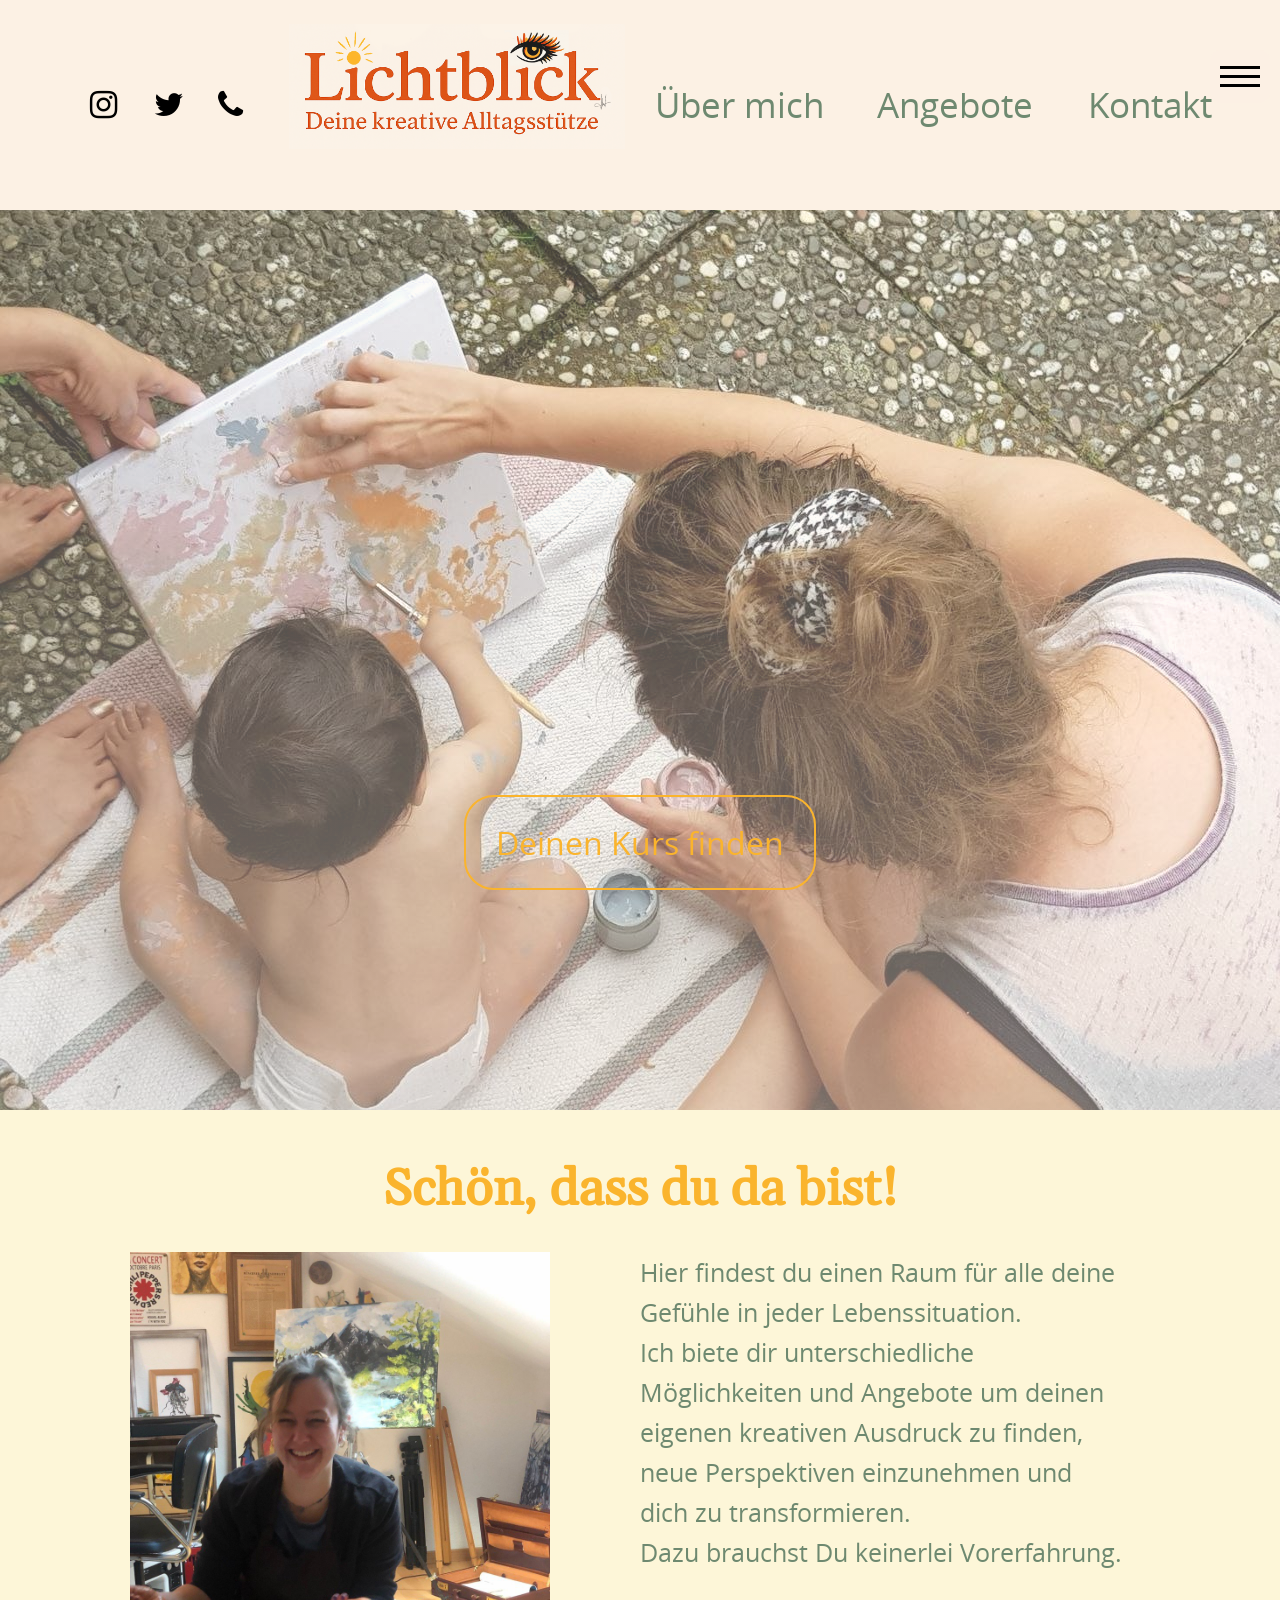
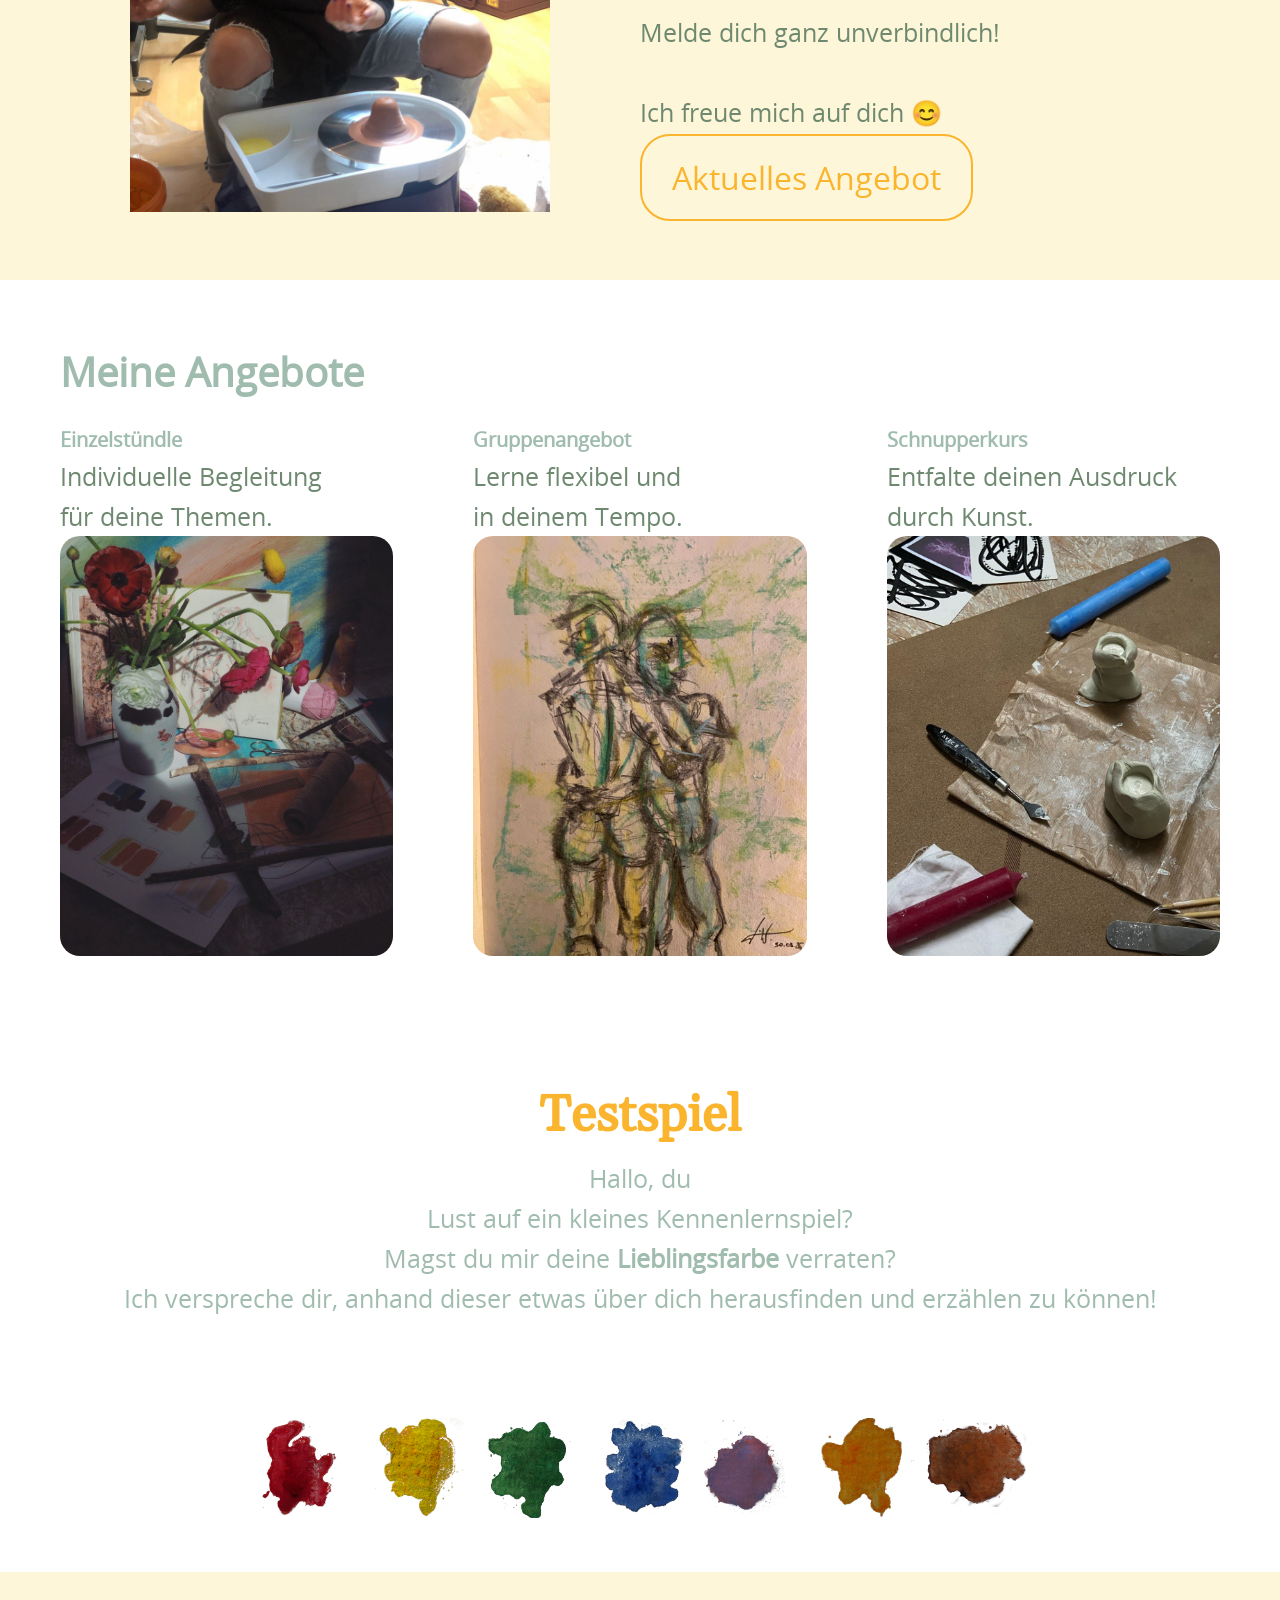
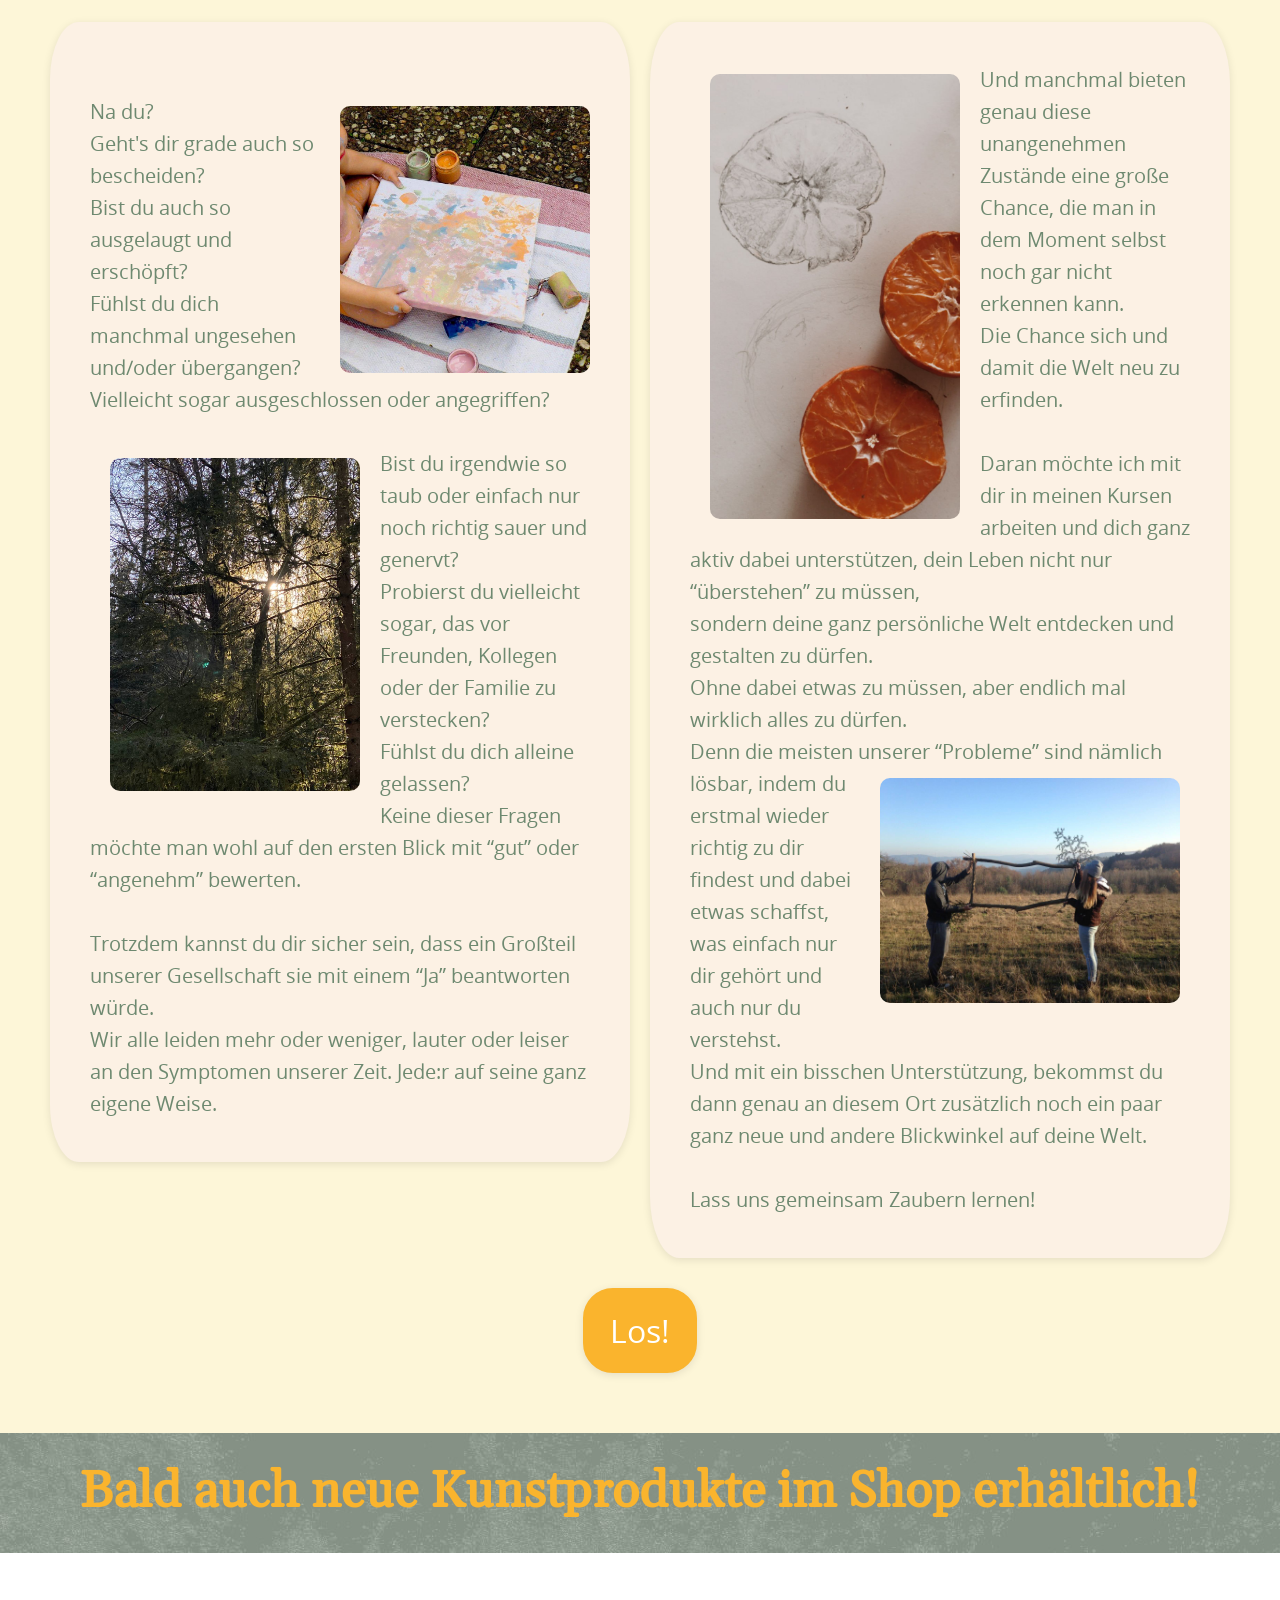
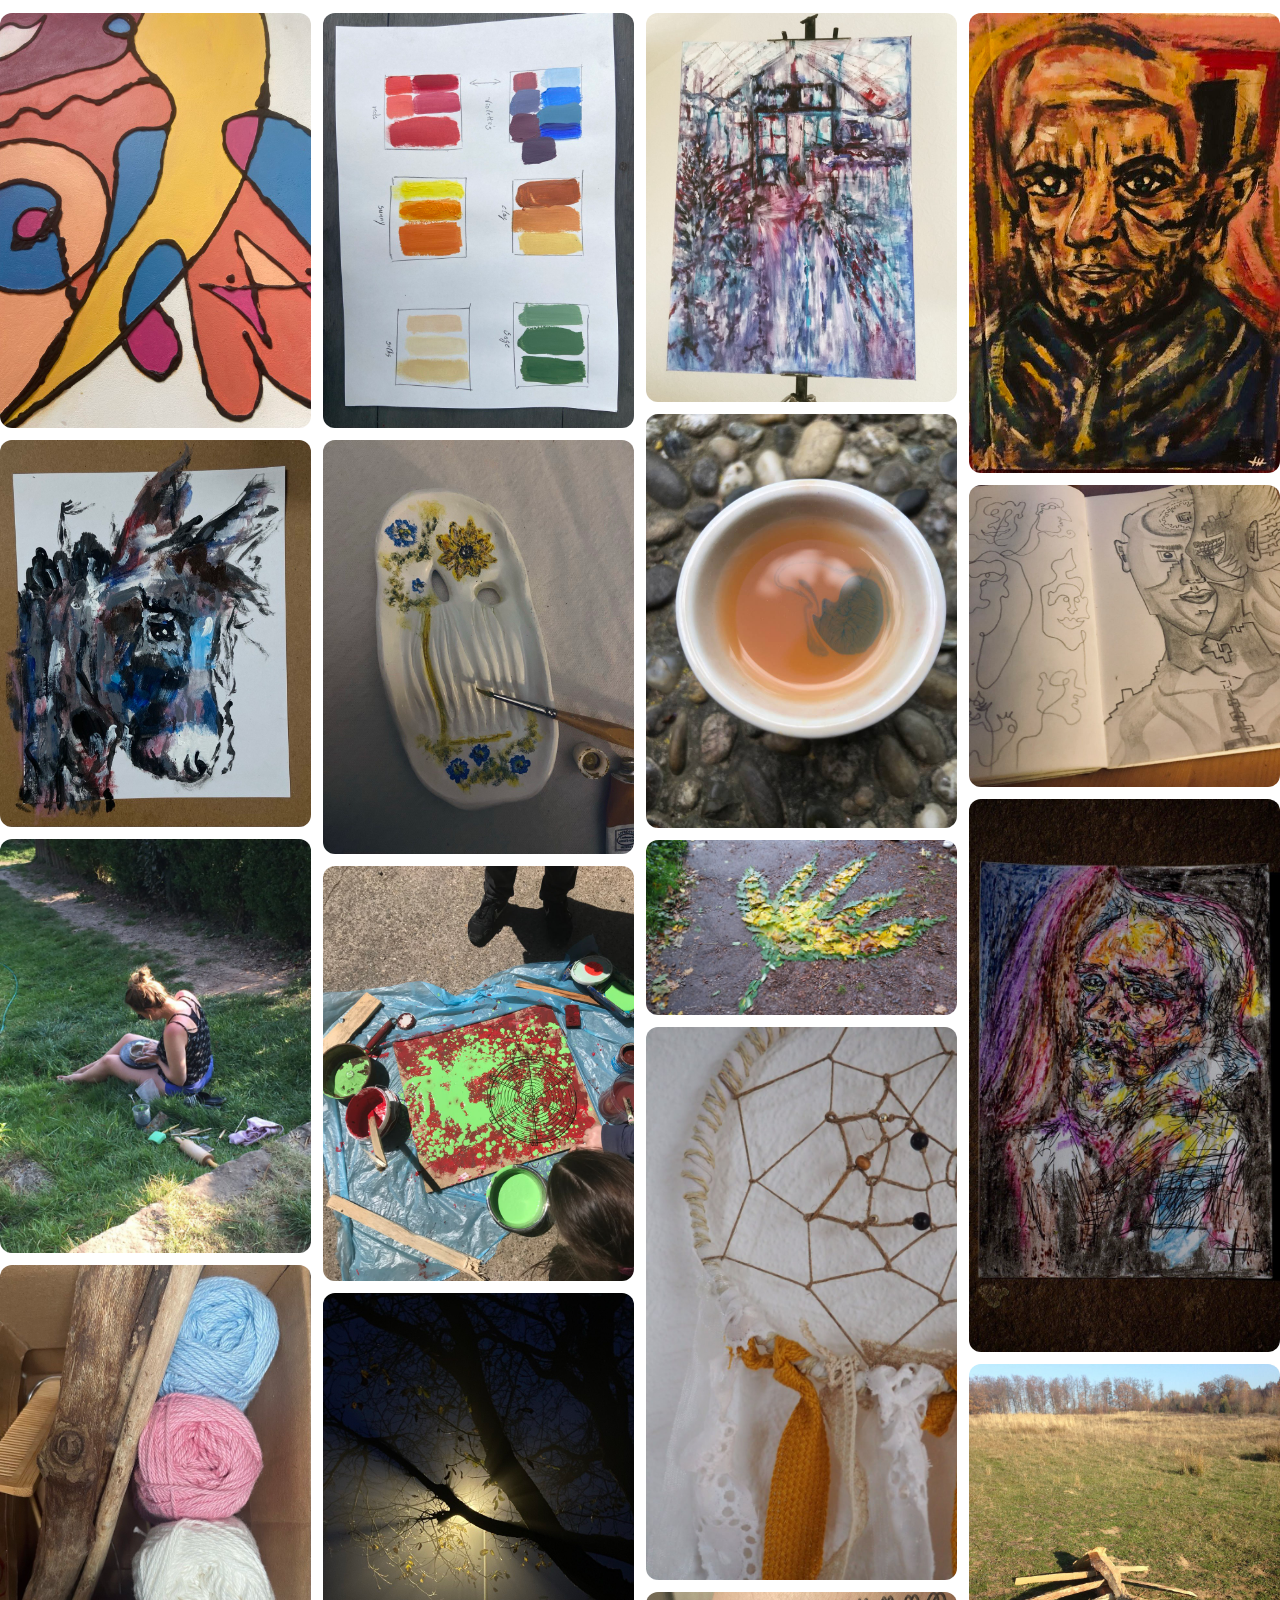
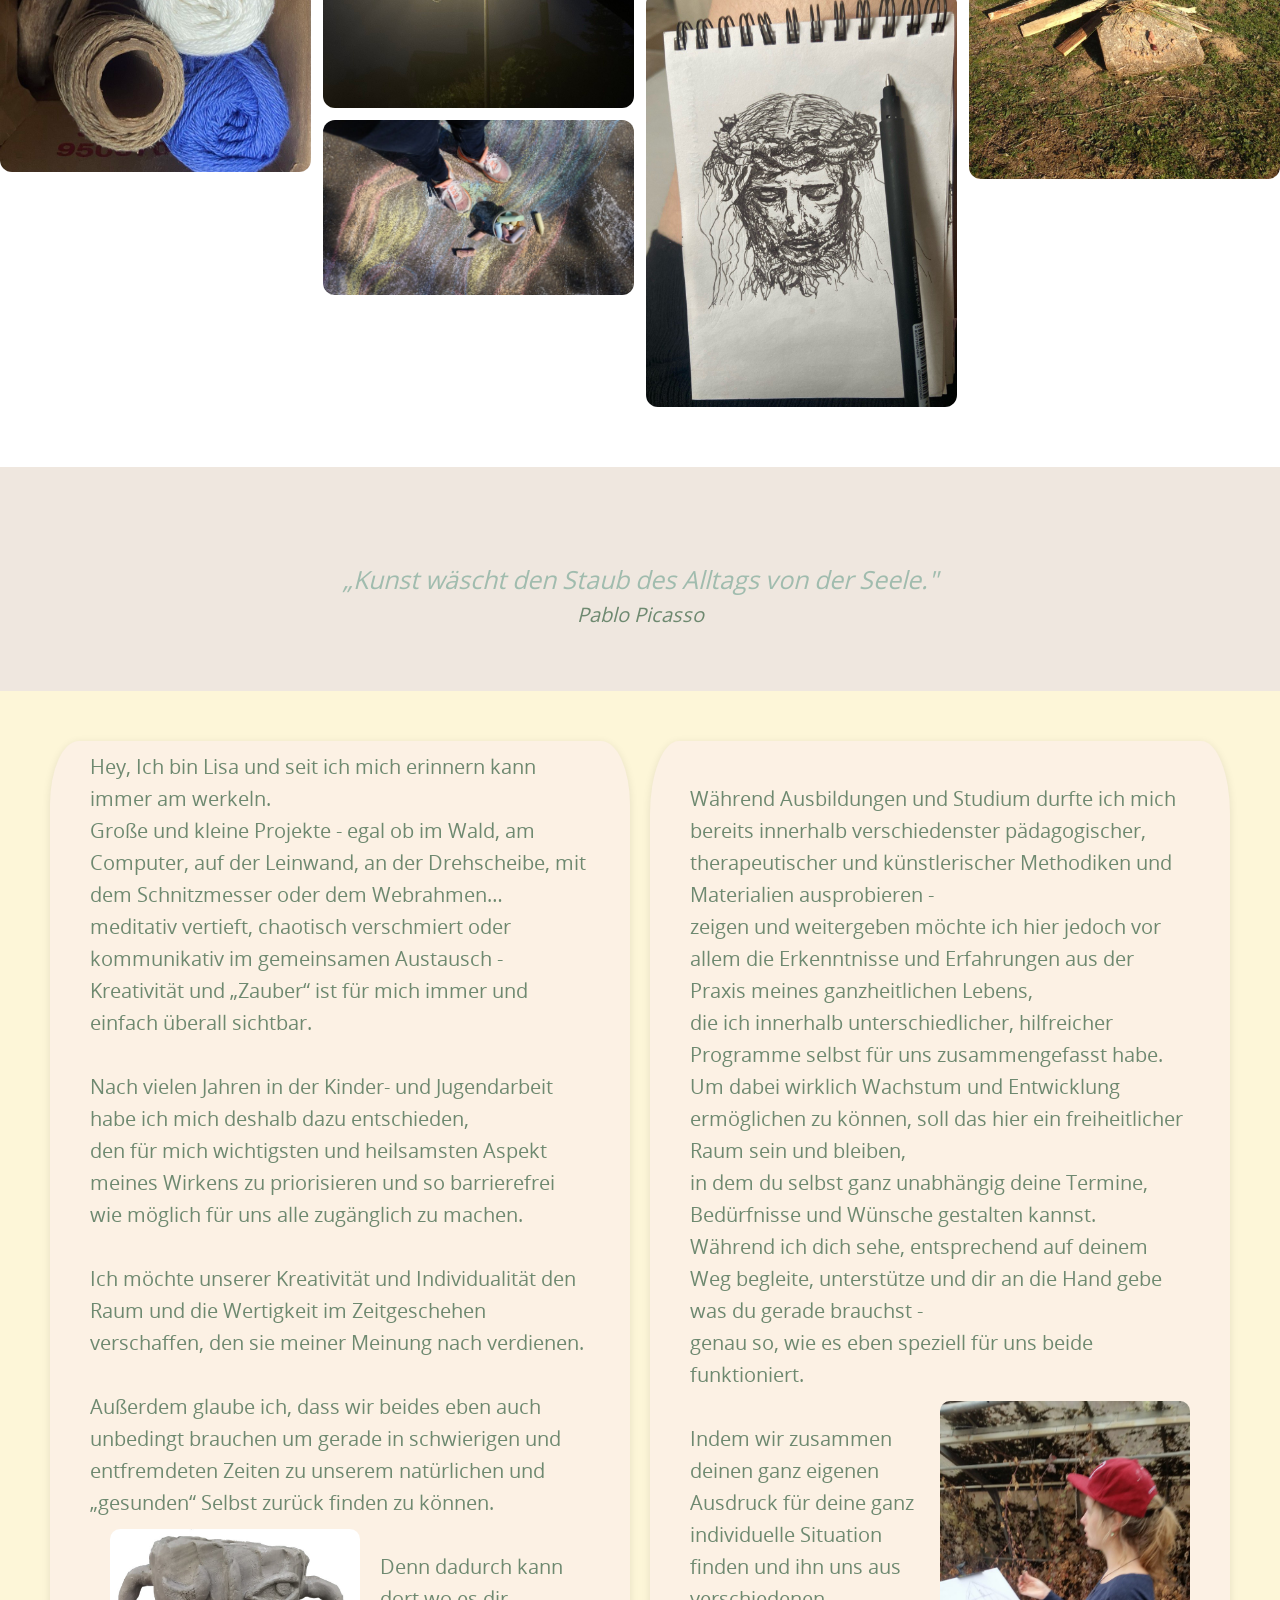
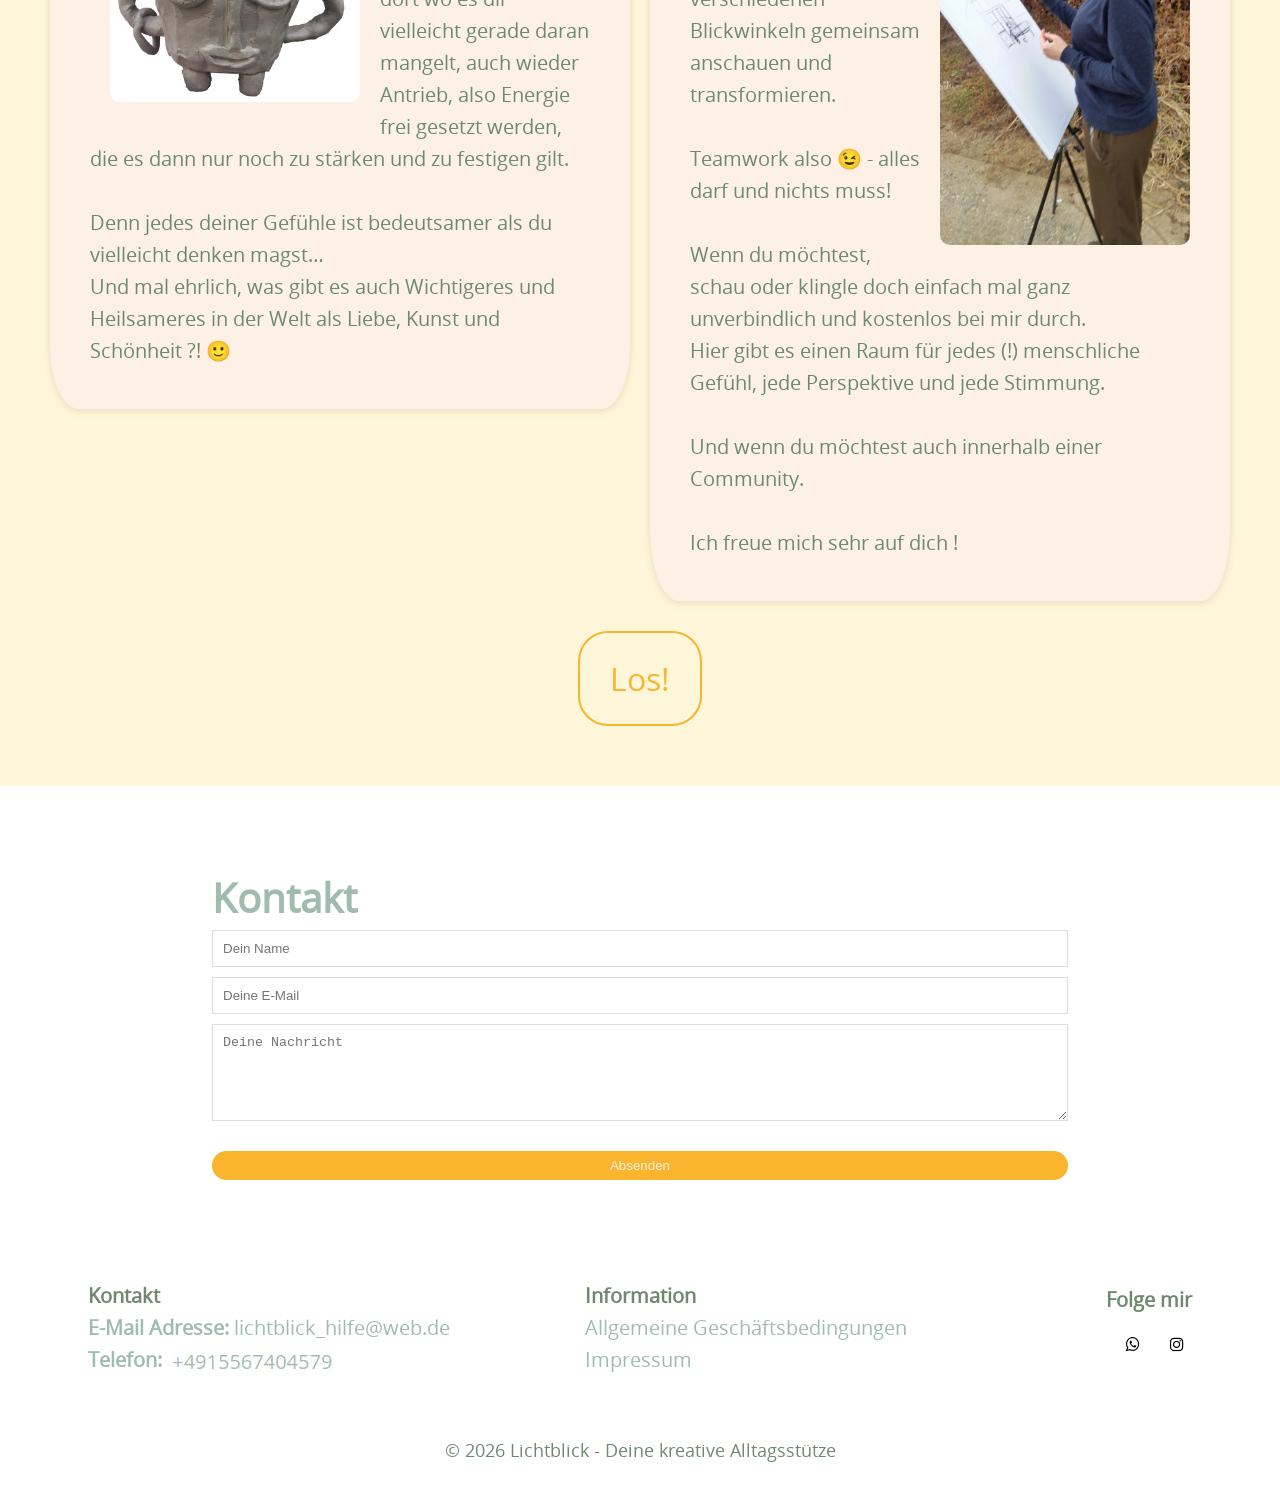
==== index.html @ 8082e6e4 "picture integration better" ====
<!DOCTYPE html>
    <html lang="de">
    <head>
      <meta charset="UTF-8">
      <meta name="viewport" content="width=device-width, initial-scale=1, viewport-fit=cover">
      <title>Kreative Lebensberatung</title>
      <link rel="stylesheet" href="style.css">
      <link rel="stylesheet" href="https://cdnjs.cloudflare.com/ajax/libs/font-awesome/4.7.0/css/font-awesome.min.css">
     
    </head>


    <body>


    <div class="burger">
      <span></span>
      <span></span>
      <span></span>
    </div>

    <nav id="menu" >

      <a href="#about">Über mich</a>
      <a href="#services">Angebote</a>
      <a href="#contact">Kontakt</a>
      <a href="#">Infos</a>
      <a id="phone" href="#" class="phone-link fa fa-phone"><p>Ruf einfach an!</p></a>

    </nav>


    <header>   
     <div class="container header-inner" id="menub">
        <div class="social-header" >     
        <div class="social">
            <a href="#" class="fa fa-instagram"></a>
            <a href="#" class="fa fa-twitter"></a>
            <a href="#" class="phone-link fa fa-phone"></a>
        </div>

        <div class ="title">
            <a href="#about" id="logo"><img src="pictures/Logo_Lasi.png" loading="lazy"></a>
            <!--<h1>LICHTBLICK</h1>
            <h3>Deine kreative Alltagsstütze</h3>-->
        </div>
            <div class="header-bar">
            <nav id="navbar">
                <a href="#about">Über mich</a>
                <a href="#services">Angebote</a>
                <a href="#contact">Kontakt</a>
            </nav>
            </div>
       
        
    </header>



    <section class="hero">

      <!-- Video Hintergrund -->
      <video autoplay muted loop playsinline webkit-playsinline preload="auto" poster="pictures/avi-fallback.jpg" class="hero-video" alt="Hier sehen wir ein Video in dem getöpfert, gemalt und anderweitig kreativ gearbeitet wird. Es sind Nahaufnahmen von Händen der Künstlerin">
        <source src="lasi3.mp4" type="video/mp4">
      </video>

      <!-- Overlay -->
      <div class="hero-overlay"></div>

      <!-- Inhalt -->
      <div class="hero-content">
       

            <a href="#" class="main-btn">Deinen Kurs finden</a>
      </div>


    </section>

   

    <section class="about-content">
            <div class="button-wrapper">
            <h1>Schön, dass du da bist!</h1>
            </div>
  <div class="portrait">
        <img src="pictures/übermich-s2-lasi-atelier.jpg" alt="Ein Bild von Lisa in ihrem Atelier wie sie lächelnd zwischen Staffelei und Farbe an ihrer Töpferscheibe." loading="lazy">
       </div>
        <div class="description">
            <p>Hier findest du einen Raum für alle deine <br>
            Gefühle in jeder Lebenssituation. <br>
            Ich biete dir unterschiedliche <br>
            Möglichkeiten und Angebote um deinen <br>
            eigenen kreativen Ausdruck zu finden, <br>
            neue Perspektiven einzunehmen und <br>
            dich zu transformieren.<br>
         
            Dazu brauchst Du keinerlei Vorerfahrung.<br>
            <br>
            Melde dich ganz unverbindlich!<br>
            <br>
            Ich freue mich auf dich &#128522;<br>
            
      
            </p>
            <div class="btn">
         <a href="#" class="main-btn">Aktuelles Angebot</a>
        </div>
        </div>
     
</section>

    </section>

    <section id="services" class="section">
      <div class="container">
        <h2>Meine Angebote</h2>
        <div class="cards">
          <div class="card">
            <h3>Einzelstündle</h3>
            <a href="#"><p>Individuelle Begleitung <br> für deine Themen.</p>
            <img src="pictures/k-art-supply.jpg" loading="lazy">
            </a>
          </div>
          <div class="card">
            <h3>Gruppenangebot</h3>
            <a href="#"><p>Lerne flexibel und <br> in deinem Tempo.</p>
            <img src="pictures/gr-hug.jpg" loading="lazy">
            </a>
          </div>
          <div class="card">
            <h3>Schnupperkurs</h3>
            <a href="#"><p>Entfalte deinen Ausdruck durch Kunst.</p>
            <img src="pictures/ss-chandelier.jpg" loading="lazy">
            </a>
          </div>
        </div>
      </div>
    </section >

    <!-- Spiel -->
    <section class="game">

      <h1>Testspiel</h1>
        <p>Hallo, du<br>
        Lust auf ein kleines Kennenlernspiel?<br>
        Magst du mir deine <b>Lieblingsfarbe</b> verraten? <br>
        Ich verspreche dir, anhand dieser etwas über dich herausfinden und erzählen zu können!<br><br><br>
        </p>
      
      <div class="farben-container" id="farbenContainer">
        <!-- Buttons werden per JS eingefügt -->
      </div>

      <div id="textfenster">
        <h2 id="farbName"></h2>
        <p><span class="label"><b>Eigenschaften:</b></span> <span id="eigenschaften"></span></p>
        <p><span class="label"><b>Assoziationen:</b></span> <span id="assoziationen"></span></p>
      </div>

</section>


<section  id="about" class="about-content">
            </div>

 <div class="about-dark"><p>
                
            <br>     <br>Na du?<img class="text-icon" src="pictures/sp-avi.jpg" alt="Kind das mit Farben auf Leinwand malt" loading="lazy"><br>
            Geht's dir grade auch so bescheiden?<br>

            Bist du auch so ausgelaugt und erschöpft?<br>

            Fühlst du dich manchmal ungesehen und/oder übergangen?<br>
            Vielleicht sogar ausgeschlossen oder angegriffen? <br> <br>
    <img class="text-icon-alt" src="pictures/g-tree.jpg" alt="Beschreibung" loading="lazy">

            Bist du irgendwie so taub oder einfach nur noch richtig    sauer und genervt?<br>
            Probierst du vielleicht sogar, das vor Freunden, Kollegen oder der Familie zu verstecken?<br>
            Fühlst du dich alleine gelassen?<br>
            Keine dieser Fragen möchte man wohl auf den ersten Blick mit “gut” oder “angenehm” bewerten.<br><br>
            Trotzdem kannst du dir sicher sein, dass ein Großteil unserer Gesellschaft sie mit einem “Ja”
            beantworten würde.<br>
Wir alle leiden mehr oder weniger, lauter oder leiser an den Symptomen unserer Zeit.
            Jede:r auf seine ganz eigene Weise.<br> 
           <br>
                
            </p>
                </div>
        
            <div class="about-light">
            
        <p><br>
    <img class="text-icon-alt" src="pictures/t-orange.jpg" id="oranges" alt="Wir sehen ein Bild von Blutorangen die gezeichent wurden und echten Blutorangen die daneben liegen" loading="lazy">
               
            Und manchmal bieten genau diese unangenehmen Zustände eine große Chance, die man in dem
            Moment selbst noch gar nicht erkennen kann.<br>
            Die Chance sich und damit die Welt neu zu erfinden.<br> 
            <br>Daran möchte ich mit dir in meinen Kursen arbeiten und dich ganz aktiv dabei unterstützen, dein
            Leben nicht nur “überstehen” zu müssen,<br> sondern deine ganz persönliche Welt entdecken und
            gestalten zu dürfen.<br>
     
            Ohne dabei etwas zu müssen, aber endlich mal wirklich alles zu dürfen.<br>

            Denn die meisten unserer “Probleme” sind nämlich lösbar, <img class="text-icon" id="langenhard" src="pictures/g-langenhard.jpg" alt="Beschreibung" loading="lazy">indem du erstmal wieder richtig zu
            dir findest und dabei etwas schaffst, was einfach nur dir gehört und auch nur du verstehst. 
<br>
            Und mit ein bisschen Unterstützung, bekommst du dann genau an diesem Ort zusätzlich noch
            ein paar ganz neue und andere Blickwinkel auf deine Welt.<br>
              <br>

            Lass uns gemeinsam Zaubern lernen!
      <br><br>           
        </p>
            </div>
              <div class="button-wrapper">
        <a href="http://localhost:8000/Dokumente/Lasa/Test/Shop/#" class="main-btn">Los!</a>
        </div>
    </section>




    <section class="banner">

        <h1>Bald auch neue Kunstprodukte im Shop erhältlich!</h1>
    </section>

    <section>
      <div class="gallery">

                <img
                    src="pictures/g-iuliana.jpg"
                    loading="lazy"
                    alt="Ein Bildausschnitts der Iuliana von Lisa man sieht bunte Flächen"

                  />
                  <img class="wide-image"
                    src="pictures/g-donkey.jpg"
                    loading="lazy"
                    alt="Ein Bild eines blauen Esels auf Aquarell" />

                <img class="four-grid-cells"
                    src="pictures/g-lasi-sre.jpg"
                    alt="Lisa am Basteln auf einer Wiese"
                    loading="lazy"
                 />

              

                <img
                    src="pictures/g-material.jpg"
                    loading="lazy"
                    alt="Wolle in verschiedenen Farben und Holz in einer Kiste" />

                <img
                    src="pictures/g-colors.jpg"
                    loading="lazy"
                    alt="Gemalte Farben auf einem Blatt Papier zum Kontraste erproben und vergleichen" />

                <img class="wide-image"
                    src="pictures/g-soap.jpg"
                    loading="lazy"
                    alt="Ein Seifenschälchen mit bunten Blumen darauf" />

                <img
                    src="pictures/g-splatter.jpg"
                    loading="lazy"
                    alt="Spritzer beim Aktionpainting auf einem Blatt Papier" />
           
                 <img
                    src="pictures/t-tree.jpg"
                    loading="lazy"
                    alt="Ein dunkler Baum mit lich das durchscheint" />
                 <img
                    src="pictures/t-chalk.jpg"
                    loading="lazy"
                    alt="Blätter im Wald auf dem Boden zu einem Herz geformt" />

                <img
                    src="pictures/g-water-greenhouse.jpg"
                    loading="lazy"
                    alt="Ein Gewächshausbild in Aquarell" 
                    id="greenhouse"                                                    />
                <img
                    src="pictures/g-coffee.jpg"
                    loading="lazy"
                    alt="Muster auf der Oberfläche eines Espressokaffeetäschens" />

                <img
                    src="pictures/g-landart.jpg"
                    loading="lazy"
                    alt="Blätter im Wald auf dem Boden zu einem Herz geformt" />
                <img
                    src="pictures/g-dreamcatcher.jpg"
                    loading="lazy"
                    alt="Ein Ausschnitt eines Traumfängers"
                    id="dream"
                     />

                <img
                    src="pictures/t-jesus.jpg"
                    loading="lazy"
                    alt="Lichtblicke durch die Krone eines Baumes" />


                <img
                    src="pictures/g-face-brown.jpg"
                    loading="lazy"
                    alt="Blätter im Wald auf dem Boden zu einem Herz geformt" />

                <img
                    src="pictures/g-doodle-face.jpg"
                    loading="lazy"
                    alt="Blätter im Wald auf dem Boden zu einem Herz geformt" />


                 <img
                    src="pictures/g-spooky-man.jpg"
                    loading="lazy"
                    alt="Blätter im Wald auf dem Boden zu einem Herz geformt" />

                     
                <img
                    src="pictures/wood-sculpture.jpg"
                    loading="lazy"
                    alt="Blätter im Wald auf dem Boden zu einem Herz geformt" />

                

            </div>

    </section>


    <section class="quote">
      <blockquote>
        „Kunst wäscht den Staub des Alltags von der Seele." <p>Pablo Picasso</p>
      </blockquote>
    </section>

<section id="text" class="about-content">
         <div class="about-dark"><p>
                
          Hey, Ich bin Lisa und seit ich mich erinnern kann immer am werkeln. <br>
Große und kleine Projekte - egal ob im Wald, am Computer, auf der Leinwand, an der Drehscheibe, mit dem Schnitzmesser oder dem Webrahmen… <br>
meditativ vertieft, chaotisch verschmiert oder kommunikativ im gemeinsamen Austausch - Kreativität und „Zauber“ ist für mich immer und einfach überall sichtbar.<br>
<br>
Nach vielen Jahren in der Kinder- und Jugendarbeit habe ich mich deshalb dazu entschieden, <br>den für mich wichtigsten und heilsamsten Aspekt meines Wirkens zu priorisieren und so barrierefrei wie möglich für uns alle zugänglich zu machen. <br>
<br>
Ich möchte unserer Kreativität und Individualität den Raum und die Wertigkeit im Zeitgeschehen verschaffen, den sie meiner Meinung nach verdienen. <br>
<br>  
Außerdem glaube ich, dass wir beides eben auch unbedingt brauchen um gerade in schwierigen und entfremdeten Zeiten zu unserem natürlichen und „gesunden“ Selbst zurück finden zu können.<br><img class="text-icon-alt" src="pictures/st-tasse2-sticker.png" alt="Beschreibung" loading="lazy"> <br>
Denn dadurch kann dort wo es dir vielleicht gerade daran mangelt, auch wieder Antrieb, also Energie frei gesetzt werden, die es dann nur noch zu stärken und zu festigen gilt.<br>
<br>
Denn jedes deiner Gefühle ist bedeutsamer als du vielleicht denken magst…<br>
Und mal ehrlich, was gibt es auch Wichtigeres und Heilsameres in der Welt als Liebe, Kunst und Schönheit ?! 🙂<br>
<br>

                </div>
        
            <div class="about-light">
            
        <p><br>
Während Ausbildungen und Studium durfte ich mich bereits innerhalb verschiedenster pädagogischer, therapeutischer und künstlerischer Methodiken und Materialien ausprobieren -<br> zeigen und weitergeben möchte ich hier jedoch vor allem die Erkenntnisse und Erfahrungen aus der Praxis meines ganzheitlichen Lebens, <br>die ich innerhalb unterschiedlicher, hilfreicher Programme selbst für uns zusammengefasst habe.
    Um dabei wirklich Wachstum und Entwicklung ermöglichen zu können, soll das hier ein freiheitlicher Raum sein und bleiben,<br>   in dem du selbst ganz unabhängig deine Termine, Bedürfnisse und Wünsche gestalten kannst.<br>  
Während ich dich sehe, entsprechend auf deinem Weg begleite, unterstütze und dir an die Hand gebe was du gerade brauchst - <br>  
genau so, wie es eben speziell für uns beide funktioniert.<br>   <img class="text-icon" src="pictures/lasi-greenhouse.jpg" alt="Beschreibung" loading="lazy">
<br>  
Indem wir zusammen deinen ganz eigenen Ausdruck für deine ganz individuelle Situation finden und ihn uns aus verschiedenen Blickwinkeln gemeinsam anschauen und transformieren.<br>  
<br>  
Teamwork also 😉 - alles darf und nichts muss!<br>  
<br> 
Wenn du möchtest, schau oder klingle doch einfach mal ganz unverbindlich und kostenlos bei mir durch.<br>  
Hier gibt es einen Raum für jedes (!) menschliche Gefühl, jede Perspektive und jede Stimmung.<br>  
<br>  
Und wenn du möchtest auch innerhalb einer Community. <br>  
<br>  
Ich freue mich sehr auf dich !<br>  
      <br>        
        </p>
            </div>
              <div class="button-wrapper">
        <a href="http://localhost:8000/Dokumente/Lasa/Test/Shop/#" class="main-btn">Los!</a>
        </div>   
</section>

    <section id="contact" class="section_light">
      <div class="contact-container">
        <h2>Kontakt</h2>
        <form action="https://formsubmit.co/florian.lauroesch@gmx.net" method='post' class='contact-form'>
           <!--Honigtopf-->
            <input type="text" name="_honey" style="display: none;">
          <!--Captcha Ciao-->
          <input type="hidden" name="_captcha" value="false">
          <!--Successpage-->
           <input type="hidden" name="_next" value="https://flauschi01.github.io/Lisa-Web/succes.html">

      

          <input type="text" placeholder="Dein Name" name="name"required>
          <input type="email" placeholder="Deine E-Mail" name="email"required>
          <textarea placeholder="Deine Nachricht" name="message"rows="5"></textarea>
          <button id="submit" type="submit">Absenden</button>
        </form>
      </div>

    </section>

         



        <footer class="section-p2">
            <div class="col" id="contact">
             
                <h4>Kontakt</h4>
                <p><strong>E-Mail Adresse:</strong> lichtblick_hilfe@web.de</p>
                <div class="phone-row">
                      <p><strong>Telefon:</strong></p>
                      <img src="pictures/numma.jpg" class="phone-link">
                    </div>
                </div>

                 <div class="col"id="uber">
                <h4>Information</h4>
                    <a href="#"><p>Allgemeine Geschäftsbedingungen</p></a>
                    <a href="#"><p>Impressum</p></a>
                </div>

                <div class="col" id="follow">
                 <h4>Folge mir</h4>
                    <div class="icon">
                        <i class="fa fa-whatsapp"></i>
                        <i class="fa fa-instagram"></i>
                        <!--<i class="fa fa-youtube"></i>-->
                    </div>
                
          

           
            
    <!--   <div class="col" id="account">
                <h4>Account</h4>
                    <a href="#"><p>Einloggen</p></a>
                    <a href="#"><p>Einkaufswagen</p></a>
                    <a href="#"><p>Wunschliste</p></a>
                    <a href="#"><p>Hilfe</p></a>
            </div>

    -->        


     
    </footer>
     
    <p class="copyright">© 2026 Lichtblick - Deine kreative Alltagsstütze</p>

    <script src="script.js"></script>
     <!-- jQuery -->
        <script src="https://ajax.googleapis.com/ajax/libs/jquery/3.5.1/jquery.min.js"></script>
        
        <!-- Cookie Banner -->
        <link rel="stylesheet" href="cookiebanner.style.css">
        <script src="cookiebanner.script.js"></script>
        <style>
            *{margin:0;padding:0;text-decoration:none;list-style:none;box-sizing:border-box;}
        </style>
        <script>
            $(document).ready(function() {
                cookieBanner.init();
            });
        </script>
    </body>
    </html>
---- style.css ----
:root {
    --eggshell: #fcf1e4;
    --sage: #a0bcae;
    --dark-sage: #6e8970;
    --yellow: #fab42d;
    --yellow-light:#fdf6d8;
}

/*Debug Linien

* {
  outline: 1px solid red;
}
*/

/* Fonts hinzufügen */


@font-face {
  font-family: myfont; /* set name */
  src: url(Gelasio-Regular.woff2) format("woff2"),
     url(Gelasio-Regular.woff) format("woff");
    font-display: swap;
}
@font-face {
  font-family: myfont2; /* set name */
   src: url(OpenSans-Regular.woff2) format("woff2"),
     url(OpenSans-Regular.woff) format("woff");
    font-display: swap;
}

@font-face {
  font-family: myfont3; /* set name */
  src: url(OpenSans-Bold.ttf); /* url of the font */
    font-display: swap;
}


/*Allgemeines*/
* {
  margin: 0;
  padding: 0;
  box-sizing: border-box;
  min-width: 0;
}
html {
  scroll-behavior: smooth;
  overflow-x: hidden;
}

*,
*::before,
*::after {
  box-sizing: border-box;
}
h4{
    font-family: 'myfont2', serif;
    color: var(--dark-sage);
    font-size: 50px;
}

h2, h3 {
    font-family: 'myfont2', serif;
    font-size: 40px;
}
h1{
    font-family: 'myfont', serif;   
    color: var(--yellow);
  font-size: clamp(1.5rem, 4vw, 60px);
}


    p {
    font-size: clamp(16px, 2vw, 25px);
}

    a{
    text-decoration: none;
}
body {
  margin: 0;
  font-family: 'myfont2', 'Arial', sans-serif;
  color: var(--sage);
  line-height: 1.6;
  overflow-x: hidden;
}

/* Weißer Hintergrund */
section {
  padding: 60px 0px;
  scroll-margin-top: 220px;
  
}

/* Burger */
.burger {
  position: fixed;
  top:  60px;
  right: 20px;
  width: 40px; 
  cursor: pointer;
  z-index: 1003;
}

.burger::before {
  content: "";
  position: absolute;
  inset: -10px;
  background: rgba(252, 241, 228, 0.2); 
  border-radius: 10px; 
  z-index: -1;
}
.burger:hover::before{
   box-shadow: 0 4px 12px rgba(0,0,0,0.15);
   transform: translateY(-3px);
   
}

        .burger span {
          display: block;
          height: 3px;
          background: black;
          margin: 6px 0;
          transition: 0.3s;
}


      /* Menü */
        #menu {
          position: fixed;
          top: 0;
          right: -260px;
          width: 260px;
          height: 100%;
          background: var(--eggshell);
          padding-top: 80px;
          transition: 0.4s;
          z-index: 1002;
          font-family: 'myfont2', 'Arial', sans-serif; 
}

    #menu a {
        
        display: block;
        padding: 15px 25px;
        text-decoration: none;
        color: #333;
}
    #menu.active {
        right: 0;
}
    #phone{
        position: absolute;
        bottom: 10px;
}
     /* Burger Animation */

    .burger.active span:nth-child(1) {
        transform: rotate(45deg) translate(5px, 5px);
}
    .burger.active span:nth-child(2) {
        opacity: 0;
}
    .burger.active span:nth-child(3) {
        transform: rotate(-45deg) translate(7px, -6px);
}

    .container {
        max-width: 1200px;
        width: 100%;
        margin: 0 auto;
        padding: 0 20px;
}

    /* Header */
    header {
        position: sticky;
        top: 0;
        z-index: 1000;
        background: var(--eggshell);
        
        will-change: transform;
}

    .social-header {
        display: flex;
        flex-wrap: nowrap;
        align-items: center;
        gap: 20px;
        white-space: nowrap;
}    

    .fa {
        padding: 20px;
        font-size: 2em;
        width: 30px;
        text-align: center;
        text-decoration: none;
        border-radius: 50%;
        position: sticky;
        color: black;
}
    .social a{
        font-size: 2em;
        padding: 10px 30px;
       
}
    .social a:hover {
      transform: translateY(-5px);
}
    .title{
        padding-left: 1em;
}
    .title img{
        padding: 1.5rem 2rem;
        max-width: 400px;
        margin-bottom: 30px;
}
    nav a {
      text-decoration: none;
      color: #777;
}
    #navbar {
      display: flex;
      flex-wrap: nowrap;
      gap: 20px;
      #navbar {
      overflow-x: auto;
      -webkit-overflow-scrolling: touch;
}

}
    #navbar a{
        padding: 15px 35px;
        font-family: 'myfont2', serif;
        font-size: 35px;
        text-decoration: none;
        color: var(--dark-sage);
        border-radius: 10%;
        white-space: nowrap;
}

    #navbar a:hover{
        box-shadow: 0 4px 12px rgba(0,0,0,0.15);
        transform: translateY(-3px);
}

     /* Hero */
    .hero {
        display: flex;
         min-height: 100vh;
        min-height: 100svh;
        min-height: 100dvh;
        isolation: isolate;
        background: linear-gradient(to bottom, #f5f0eb, #ffffff);
        align-items: center;
        justify-content: center;
        text-align: center;
        position: relative;
        overflow: hidden;
        text-align: center;

}
#phone{
        max-width: 290px;
        width: 250px;
        border: 2px solid var(--yellow);
        background: none;
        color: var(--yellow);
        text-decoration: none;
        border-radius: 30px;
        cursor: pointer;
        right: 5px;
   
    
}

#phone:hover {
        transform: translateY(-5px);
        background: var(--yellow);
        color: var(--eggshell);
        transition: 0.3s;
}
#phone p{
        white-space: nowrap;
        font-size: 1rem;
        font-family: 'myfont2', 'Arial', sans-serif; 
      
}
    .hero h2 {
        font-size: 2.5rem;
}

@keyframes pulseAnimation {
    0%, 100% { transform: scale(1); }
    50% { transform: scale(1.15); }
}

    .hero button {
        padding: 20px 30px;
        border-style: solid;
        border-color: var(--yellow);
        background: rgba(99, 95, 89, 0.5);
        font-size: 2rem;
        color: var(--yellow);
        cursor: pointer;
        box-shadow: 0 4px 12px rgba(0,0,0,0.15);
        animation-name: pulseAnimation;
        animation-duration: 1.8s;
        animation-timing-function: ease;
        animation-iteration-count: infinite;
        animation-direction: normal;
        animation-fill-mode: both;
}


    /* Video */
    .hero-video {
      position: absolute;
      top: 50%;
      left: 50%;
      width: 100%;
      height: 100%;
      object-fit: cover;
      transform: translate(-50%, -50%);
      z-index: 0;
      object-fit: cover;
      filter: brightness(1.05) contrast(1.05);
      pointer-events: none;
}


/* Overlay für Transparenz */
    .hero-overlay {
      position: absolute;
      inset: 0;
      z-index: 1;
      background: linear-gradient(
        rgba(252, 241, 228, 0.25),
        rgba(252, 241, 228, 0.45)
      );
}

    /* Inhalt darüber */
    .hero-content {
      position: relative;
      display: flex;
      flex-direction: column;
      justify-content: flex-end;
      min-height: 60vh;
      z-index: 2;
      color: var(--sage);
      max-width: 700px;
      width: 100%;
      text-align: center;
      padding: 20px;
}

    /* Sections */
    .section {
      padding: 60px 20px;
      scroll-margin-top: 100px;
}

    .section.light {
      background: #f9f6f2;
}


/* Über mich */

    #lasi .about-content{
        max-width: 2000px;
        background-image: url('pictures/canvas.jpg');
        s
}
    .portrait{
        justify-content: center;
        float: right;

}
.portrait img{
        max-height: 600px;
        padding: 20px;
        
}

    .description {
    text-align: left;
    margin-top: 20px;
    max-width: 860px;
    color: var(--dark-sage)
}
.btn{
    padding-top: 20px;
}

    .main-btn {
        margin: 20px auto;
        padding: 20px 30px;
        border: 2px solid var(--yellow);
        background: none;
        font-size: 2rem;
        color: var(--yellow);
        text-decoration: none;
        border-radius: 30px;
        cursor: pointer;
}
    .main-btn:hover {
        background: var(--yellow);
        color: var(--eggshell);
        transform: translateY(-3px);
        transition: 0.3s;
}

    .button-wrapper {
      grid-column: 1 / -1;
      display: flex;
      justify-content: center;
}

    #about {
      text-align: center;
  }

    .about-content {
        display: grid;
        grid-template-columns: 1fr 1fr;
        padding: 40px;
gap: 0;
        text-align: center;
        background: var(--yellow-light);    
    }

    #about .main-btn{
        box-shadow: 0 2px 8px rgba(0,0,0,0.1);
        background: var(--yellow);
        color: white;
        padding: 15px 25px;
        
}
    .about-light p {
        background: var(--eggshell);
        color: var(--dark-sage);
        font-size: 20px;
        padding: 10px 40px;
        text-align: left;
        max-width: 1600px;
        margin: auto;
        border-radius: 5%;
        box-shadow: 0 2px 8px rgba(0,0,0,0.1);
    }

    .about-dark p{
        text-align: left;
        color: var(--dark-sage);
        background: var(--eggshell);
        position:relative;
        font-size: 20px;
        width: 100%;
        padding: 10px 40px;
        max-width: 1600px;
        margin: auto;  
        border-radius: 5%; 
        box-shadow: 0 2px 8px rgba(0,0,0,0.1);
}
#oranges{
    max-width: 80%;
}

    #langenhard{
        width: 300px;
        margin: 10px 10px 10px 20px;
}
    #kind{
       
    width: 100%;
    height: auto;
    max-width: 300px;
    object-fit: cover;
    break-inside: avoid;
}
   #dream {
    width: 100%;
    height: auto;
    max-height: 800px;
    object-fit: cover;
    break-inside: avoid;
}
    .text-icon{
        float: right;
        width: 250px;
        margin: 10px 0 10px 20px;
        border-radius: 10px;
}

    .text-icon-alt{
        float: left;
        margin-right: 30px;
        border: 30px;
        width: 250px;
        margin: 10px 20px 10px 20px;
        border-radius: 10px;
}

/*Spiel*/

    

    .farb-btn {
      width: 100px;
      height: 100px;
      border: none;
      padding: 0;
      border-radius: 12px;
      overflow: hidden;
      cursor: pointer;
      transition: transform 0.15s, box-shadow 0.15s;
    }

    .farb-btn img {
      width: 100%;
      height: 100%;
      object-fit: cover;
      display: block;
    }

    .farb-btn:hover {
      transform: scale(1.08);
      box-shadow: 0 4px 12px rgba(0,0,0,0.25);
    }

    .game {
    width: 100%;
    text-align: center;
    padding-bottom: 30px;
    }

    .farben-container {
     display: flex;
     flex-wrap: wrap;
     gap: 12px;
     max-width: 100%;
     justify-content: center;
     margin-bottom: 24px;
     text-align: center;
    }


    .farb-btn.aktiv {
      outline: 4px solid #000;
      outline-offset: 2px;
    }

    #textfenster {
      background: white;
      padding: 20px;
      border-radius: 12px;
      box-shadow: 0 2px 8px rgba(0,0,0,0.1);
      min-height: 100px;
      display: none;
    }

    #textfenster h2 {
      margin-top: 0;
      margin-bottom: 8px;
    }

    #textfenster p {
      margin: 6px 0;
      line-height: 1.5;
    }

    .label {
      font-weight: 600;
    }
  

/* Cards */
    .container h2{
        padding-bottom: 20px;
}
    .cards {
        display: flex;
        gap: 80px;
        flex-wrap: wrap;
}

    .card {
        flex: 1 1 250px;
        transition: 0.3s;
}
    .cards p{
        text-decoration: none;
        color: var(--dark-sage);
}
        .cards img{
        width: 100%;
        height: 420px;
        object-fit: cover;
        border-radius: 20px;
        display: block;
    }

    .card:hover {
        transform: translateY(-5px);
}

/*Banner*/

    .banner{
        text-align: center;
        background-image: url('pictures/canvas.jpg');
        color: var(--eggshell);
        height: 80px;
        justify-content: center;
        align-items: center;
        display: flex;
        z-index: 1000;
}
.banner h1{
    color: var(--yellow);
    font-size: 50px;
}
 
    

/*Galery*/

    .gallery {
         column-count: 4;
         column-gap: 12px;
}
    .gallery img{
        width: 100%;
        margin-bottom: 12px;
        border-radius: 12px;
        display: block;
        transition: transform 0.3s ease;
        break-inside: avoid; 
        
}

    .gallery img:hover {
        transform: scale(1.03);
}


    img {
        max-width: 100%;
        height: auto;
}


/* Zitat */

    .quote {
        text-align: center;
        font-style: italic;
        background: #efe7df;
        position:relative;
        font-size: 25px; 
}

.quote p {
        font-size: 20px;
        color: var(--dark-sage);
}

blockquote{
        padding-top: 2rem;
}

/* Form */
    .contact-container{
        max-width: 70%;
        margin: auto;
        padding: 20px;
}

    form {
        display: flex;
        flex-direction: column;
        gap: 10px;
}

    input, textarea {
        padding: 10px;
        border: 1px solid #ddd;
}

    textarea{
        min-height: 4em;
}

    button {
        margin-top: 20px;
        padding: 5px 10px;
        border-style: solid;
        border-color: #fab42d;
        background: none;
        color: #fab42d;
        cursor: pointer;
        border-radius: 30px;
}
    #submit {
        background-color: var(--yellow);
        color: var(--eggshell);
        margin-top: 20px;
        padding: 5px 10px;
        border-style: solid;
        border-color: #fab42d;
        cursor: pointer;
}
    #submit:hover {
        transform: translateY(-5px);
}

/* Responsive */

/*ios fix*/
@supports (-webkit-touch-callout: none) {
  .hero-overlay {
    background: linear-gradient(
      rgba(252, 241, 228, 0.35),
      rgba(252, 241, 228, 0.6)
    );
  }
  .hero-video {
    filter: brightness(1.1) saturate(1.05);
  }
html {
    scroll-behavior: auto;
    -webkit-text-size-adjust: 100%;
  }

}
@media (hover: hover) {
  .farb-btn:hover {
    transform: scale(1.08);
    box-shadow: 0 4px 12px rgba(0,0,0,0.25);
  }
}

@media (prefers-reduced-motion: reduce) {
  * {
    animation: none !important;
  }
}
@media (hover: none) {
  .section-p2 {
    background-attachment: scroll;
  }
}

/*Mobile Geräte allgemein */
@media (max-width: 1024px) {
  .gallery {
    column-count: 3;
  }

  .header-bar {
    display: none;
  }
.col{
    width:370px
}

#contact,
#uber,
#follow{
    padding-top: 20px;
}
}

@media (max-width: 768px) {

html {
  -webkit-overflow-scrolling: touch;
}
p {
  font-size: clamp(16px, 2.5vw, 25px);
}
.container {
  min-width: 0;
}

  header {
    padding: 4px 10px;
    min-height: unset;
  }

  .social-header {
    align-items: center;
    min-height: 60px;
  }

  .title {
    padding-left: 0;
  }

  .title img {
    max-width: 85px;
    padding: 0;
    margin: 0;
    display: block;
  }

  .burger {
    top: 30px;
    transform: translateY(-50%);
    right: 15px;
  }

button, a {
  -webkit-tap-highlight-color: transparent;
}
button, .farb-btn {
  min-height: 44px;
  min-width: 44px;
}
    .hero-video {
  object-fit: cover;
  width: 100%;
  height: 100%;
}

.gallery img{
    max-width: 200px;
}

  .header-bar {
    display: none;
  }

  .social {
    display: none;
  }
    .social-header {
    align-items: center;
    min-height: 60px;
  }
    .title{
    padding-left: 0;    
}

  .title img {
    max-width: 140px;
    padding: 0;
    margin: 0;
    display: block;
  }



  .cards {
    flex-direction: column;
    column-count: 1;
    padding: 20px;
  }
    .banner h1{
    font-size: 25px;
}

  .text-icon,
  .text-icon-alt {
    float: none;
    display: block;
    margin: 20px auto;
    width: 100%;
    max-width: 300px;
  }
 .about-content {
    grid-template-columns: 1fr;

  }
.about-dark p{
 border-radius: 0;
}
.about-light p{
 border-radius: 0;
}


  .about-light p,
  .about-dark p {
    padding: 20px;
    font-size: 18px;
    
  }
.button-wrapper {
    display: flex;
    justify-content: center;
    margin-top: 20px;
  }

.section_light{

    background: var(--yellow-light);
}

footer{
    padding-top: 20px;
    flex-direction: column;
    column-count: 1;
}

img{
 max-width: 100%;
  height: auto;
  display: block;
}

}

@media (max-width: 480px) {
        
    button, a {
  -webkit-tap-highlight-color: transparent;
}
    button, .farb-btn {
  min-height: 44px;
  min-width: 44px;
    
}

.main-btn {
  min-height: 44px;
  min-width: 44px;
 font-size: 1.5rem;
    top: 30px;
}
.cards {
  align-items: stretch;
}

  .gallery {
    column-count: 2;
    column-gap: 5px;
  }

  .gallery img {
    width: 100%;
    max-width: 100%;
    height: auto;
    margin-bottom: 10px;
    display: block;
    break-inside: avoid;
    border-radius: 12px;
  }
#dream
}

@media screen and (max-width: 414px) {

  .gallery{
    column-count: 2;
    column-gap: 8px;
    padding: 0px 10px;
  }

  .gallery img{
    margin-bottom: 8px;
    border-radius: 8px;
  }

.about-content{
    padding: 10px;
}
.description{
    padding: 0px 20px 0px 30px; 
    padding-bottom: 40px; 
}  
.bt{
    text-align: center;
}
.main-btn{
    padding: 6px 20px;
    
}
}
/*Ende Media*/

 .about-dark,
 .about-light {
    padding: 10px;
    font-size: 15px;
  }


h3, h4{
font-size: 20px;
}
footer p{
font-size: 12px;
}
.copyright{
font-size: 18px;
}


/* Hero Grundstruktur */


.section-p2{
background-image: url('hintergrund.jpg');
background-repeat: no-repeat;
background-attachment: fixed;
background-size: cover;
padding: 20px;
}


footer{
display: flex;
flex-wrap: wrap;
justify-content: space-between;
text-decoration: none;
}

footer .col{
display: flex;
flex-direction: column;
align-items: flex-start;
margin-bottom: 30px;
margin: auto;
}

footer .col p{
color: var(--sage);
font-size: 20px;
}
.phone-row{
  display: flex;
  align-items: center;
  gap: 10px;
  
}

.phone-row img{
    padding-top: 6px;
}
#contact{
padding right:4em;
}
#uber{
padding-right: 4em; 
}
#account{
  padding-right: 40px;
}
    

.follow{
    padding-top: 20px;
}

.copyright{
text-align: center;
padding-bottom: 20px;
margin-top: 40px;
color: var(--dark-sage)
}
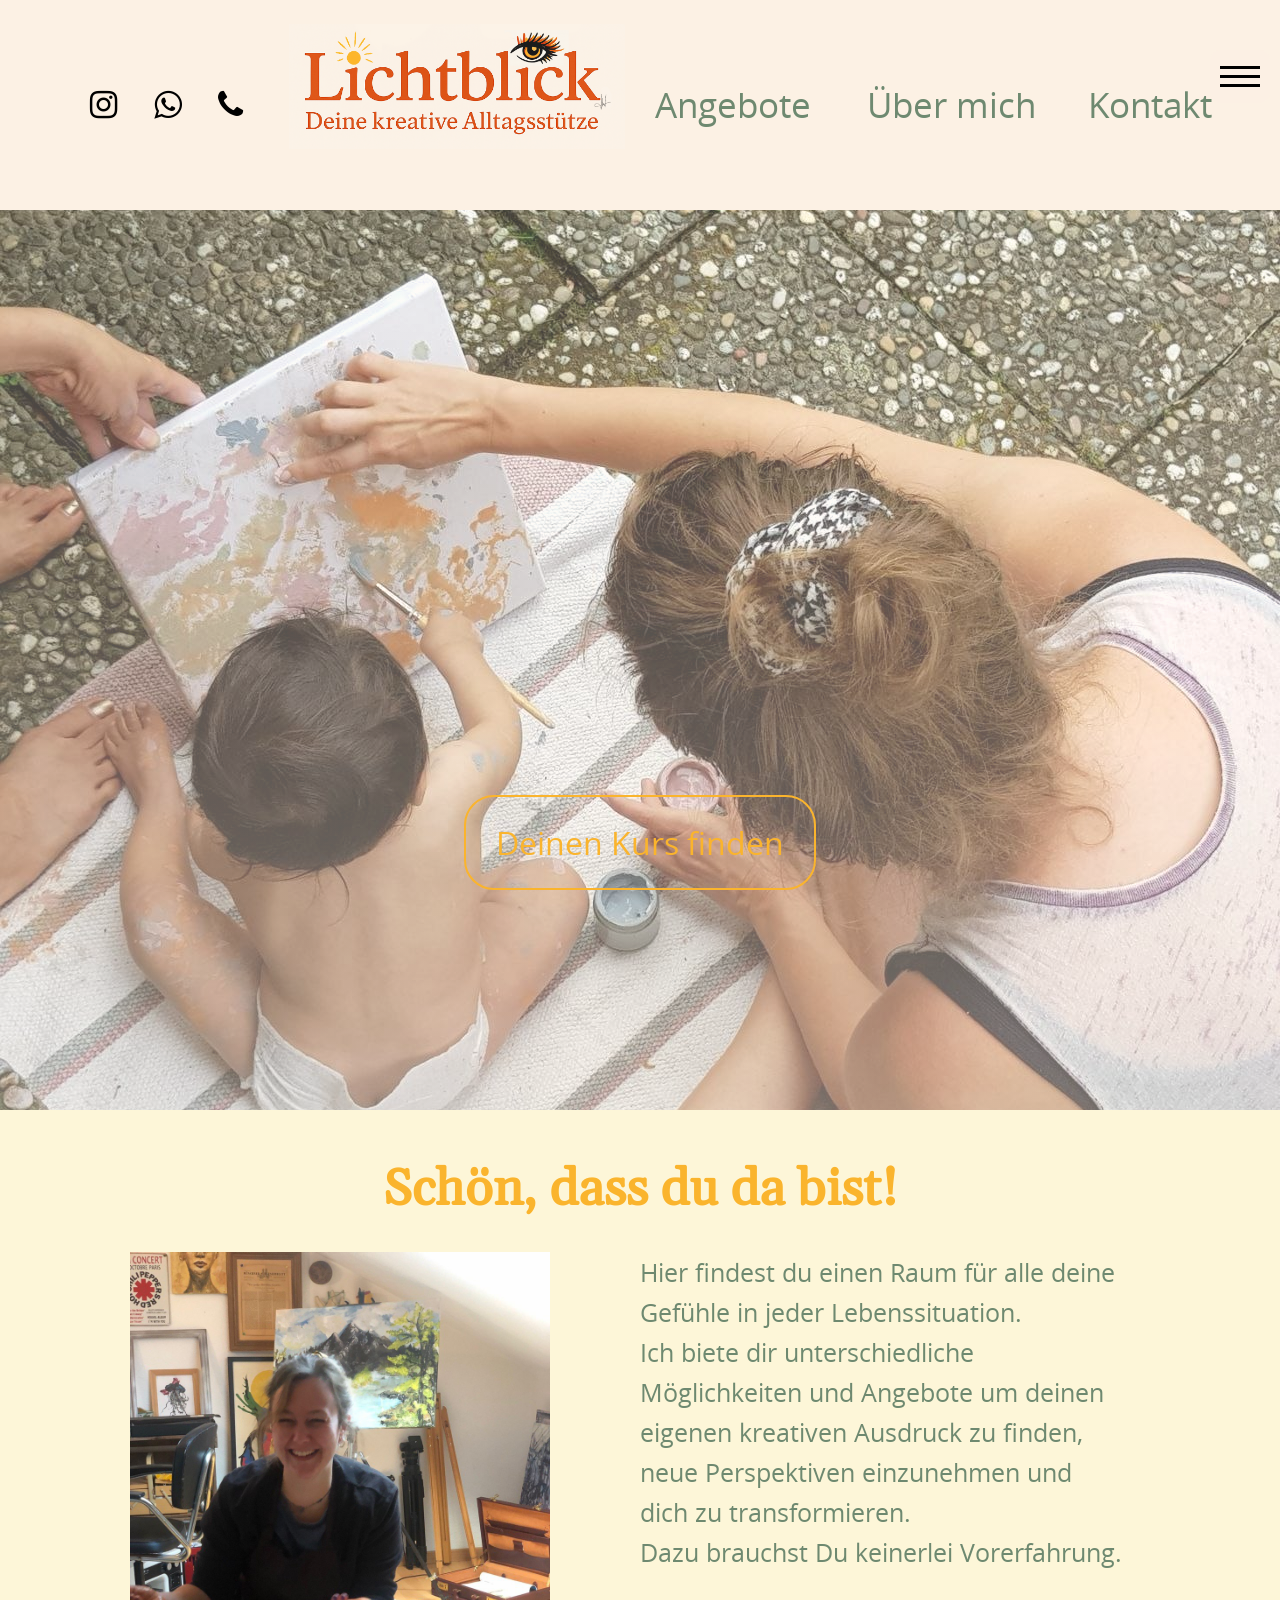
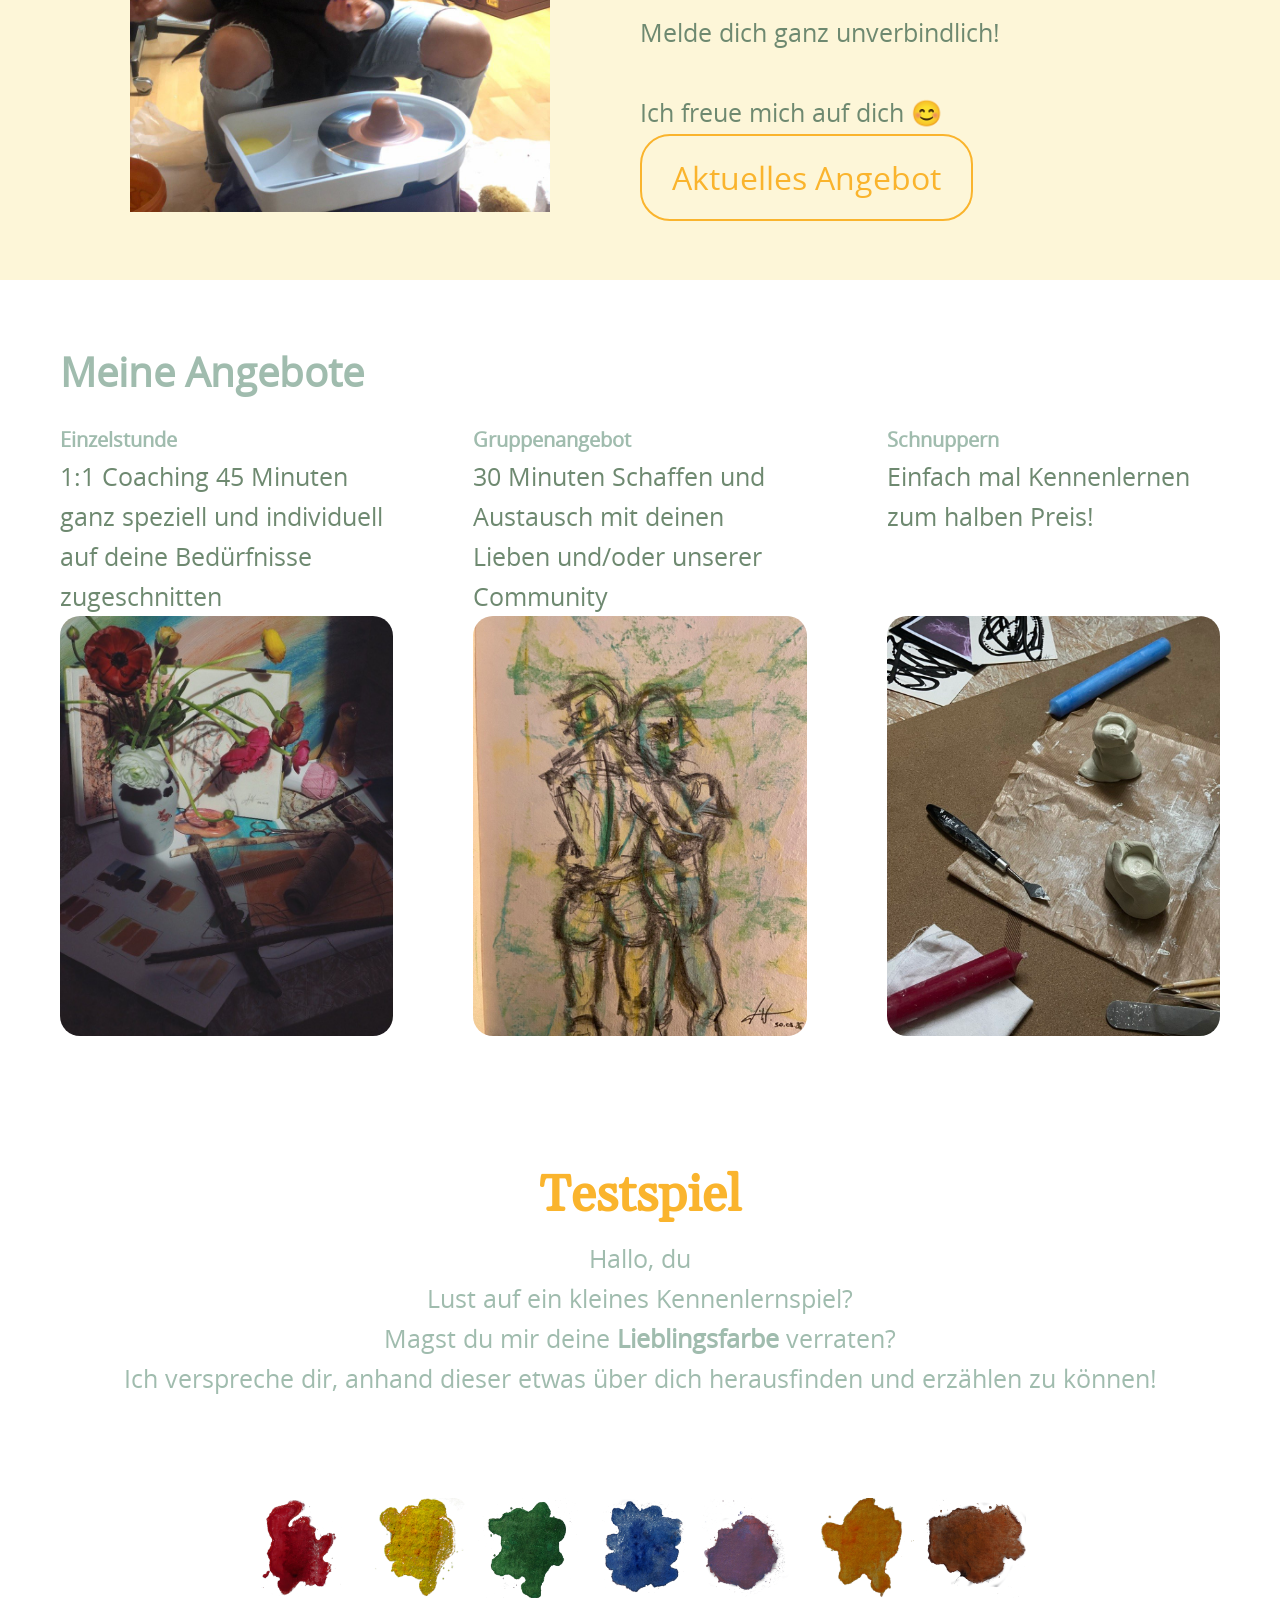
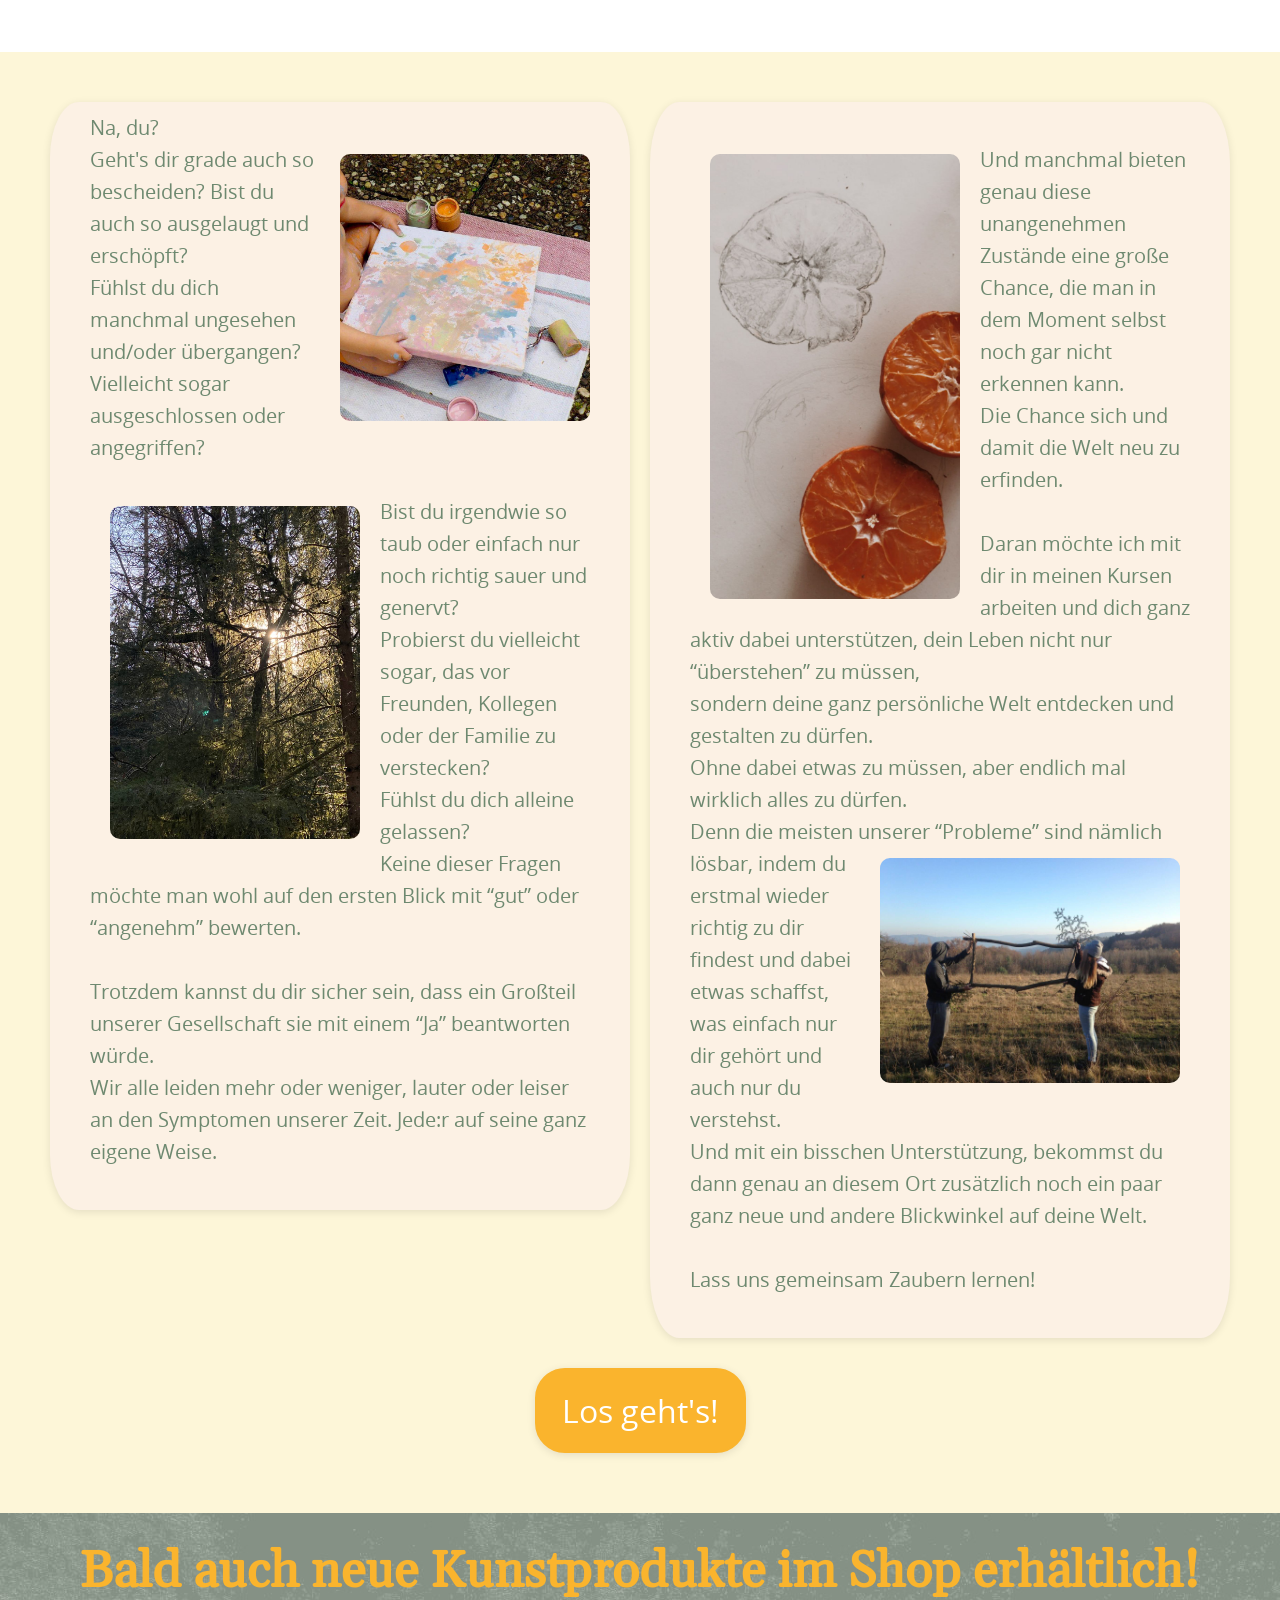
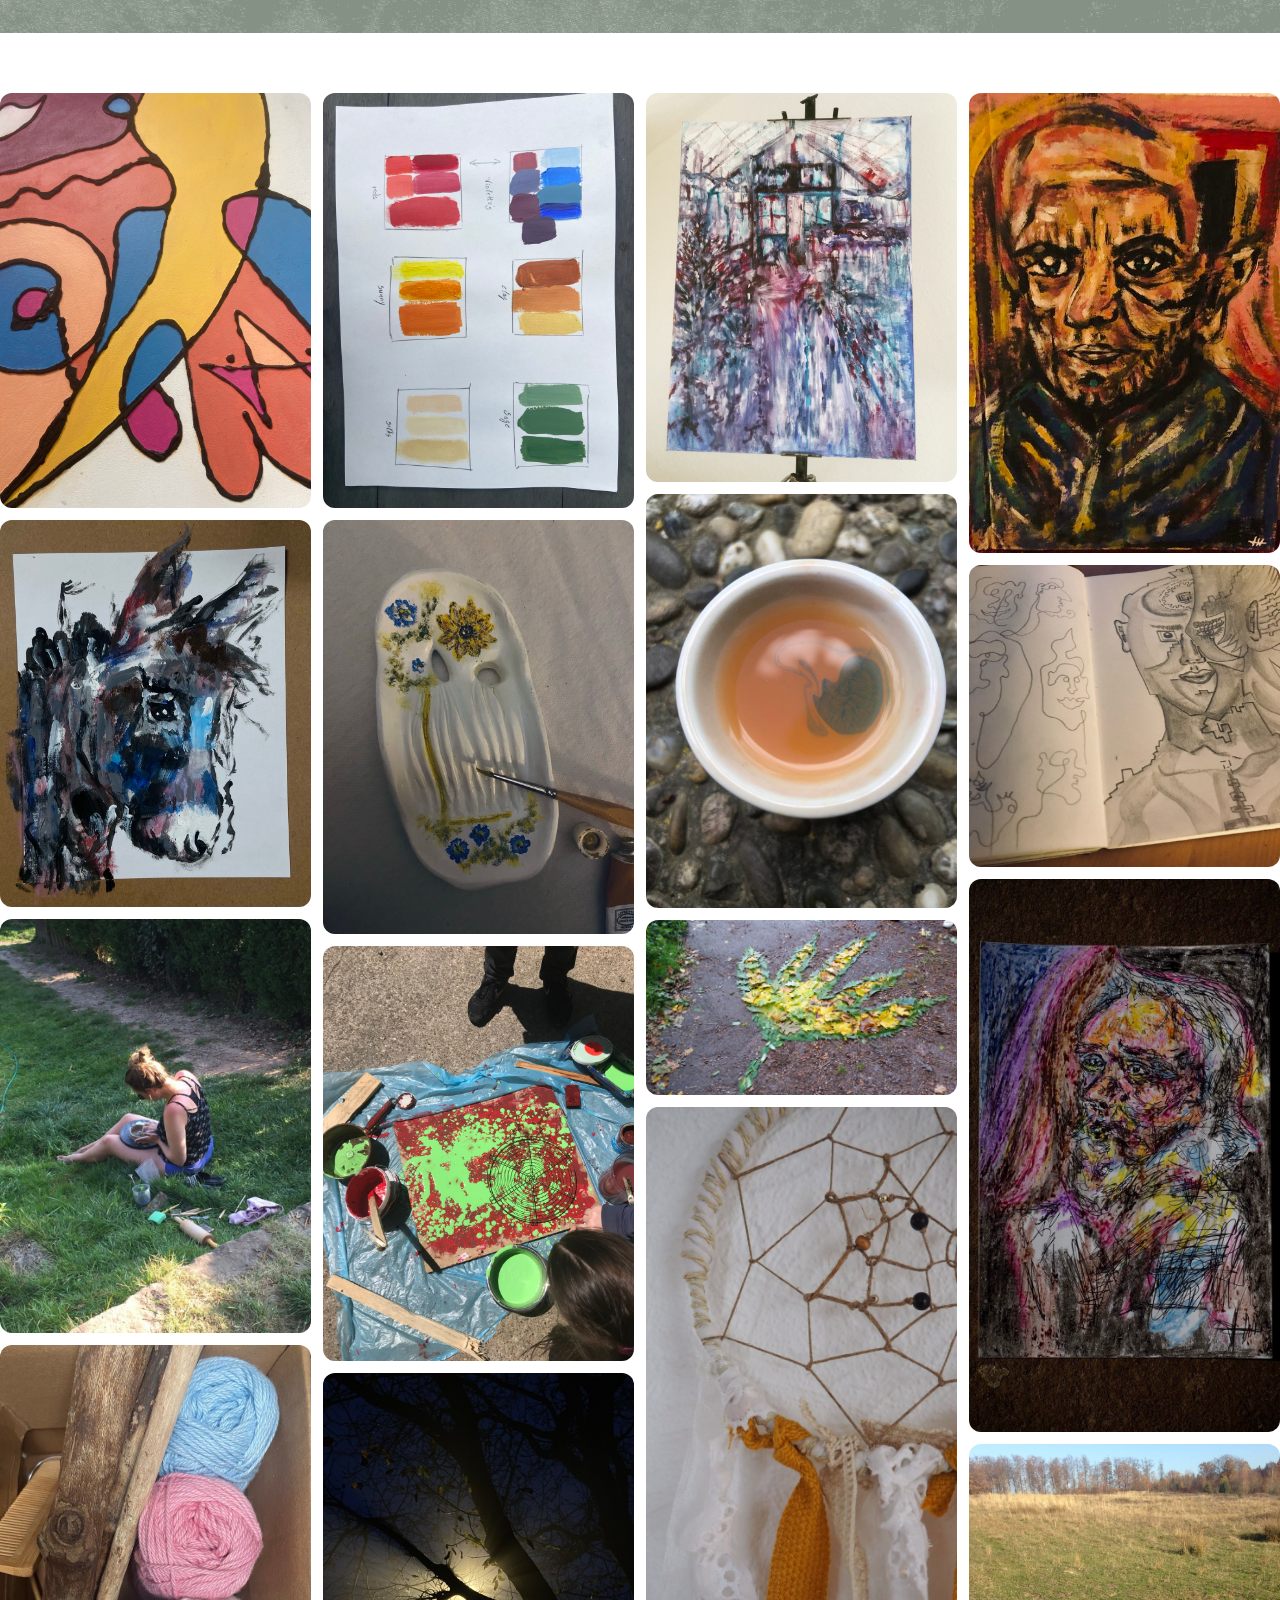
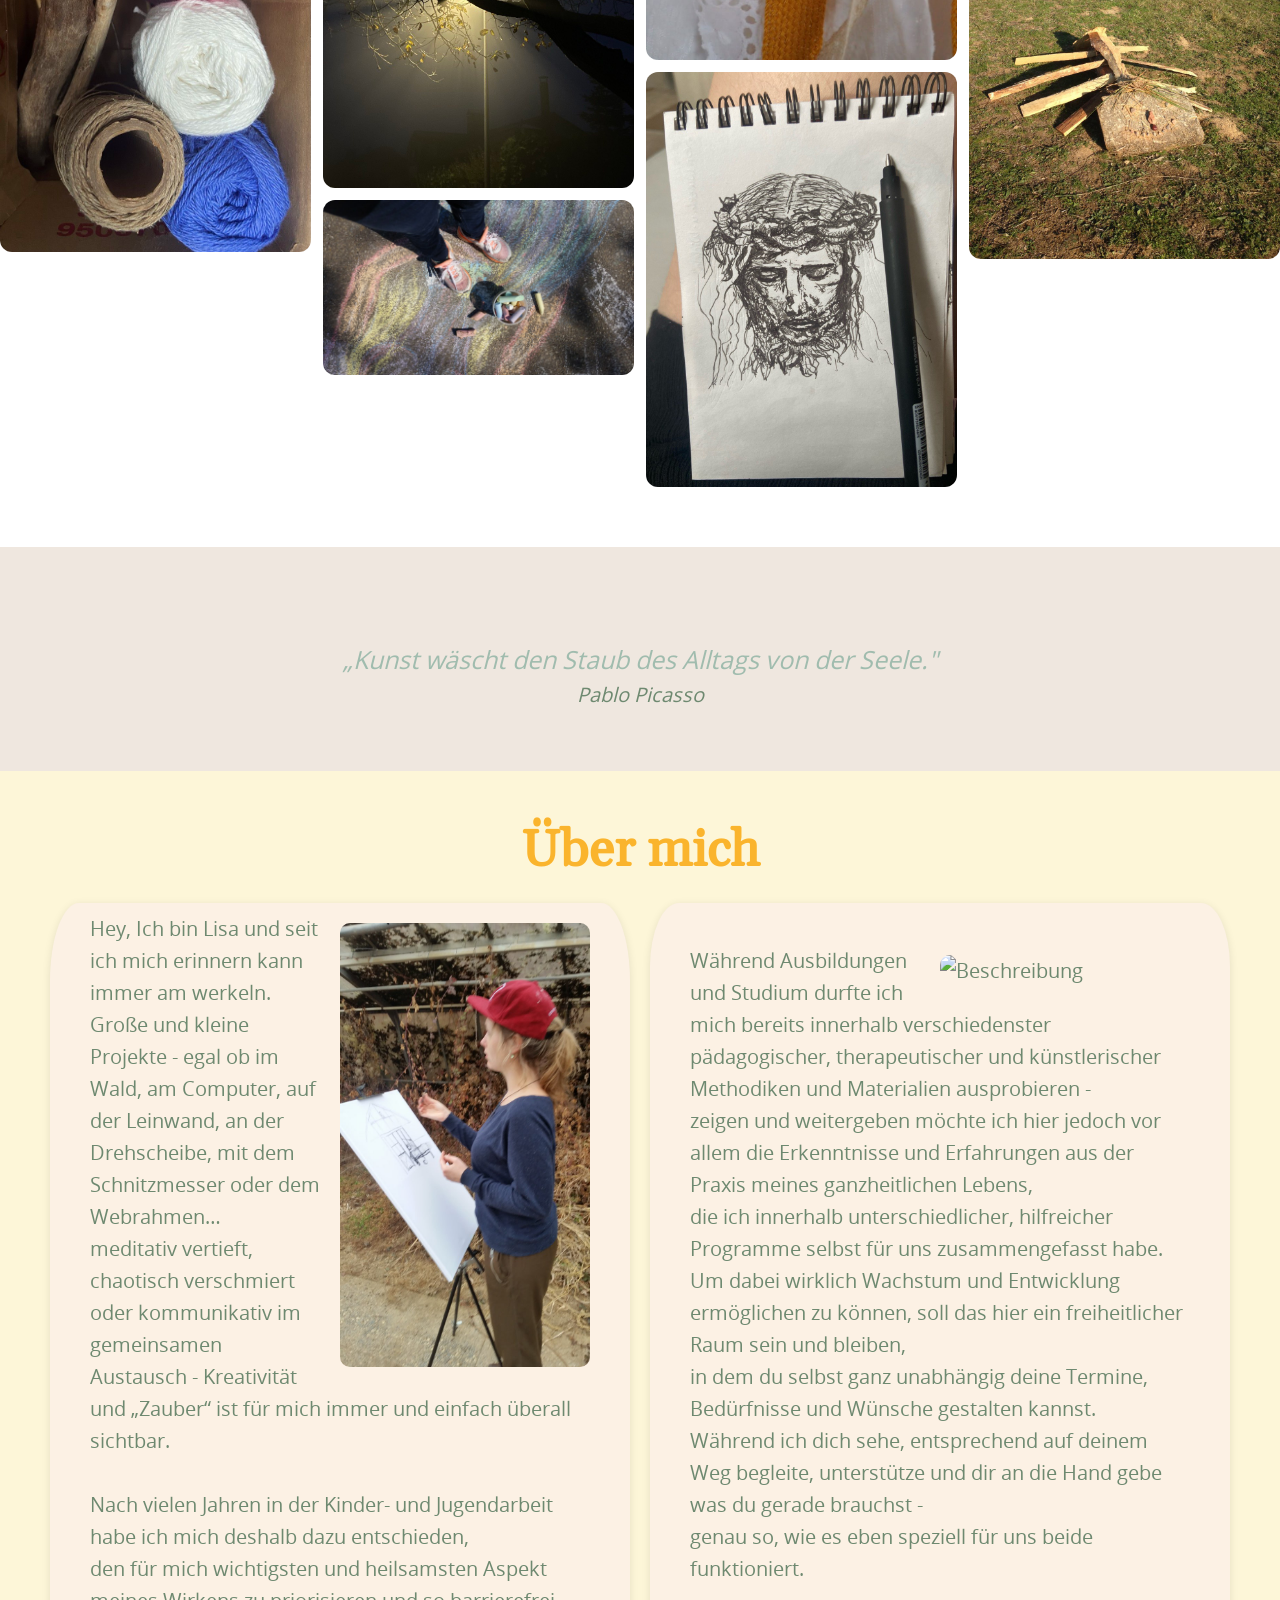
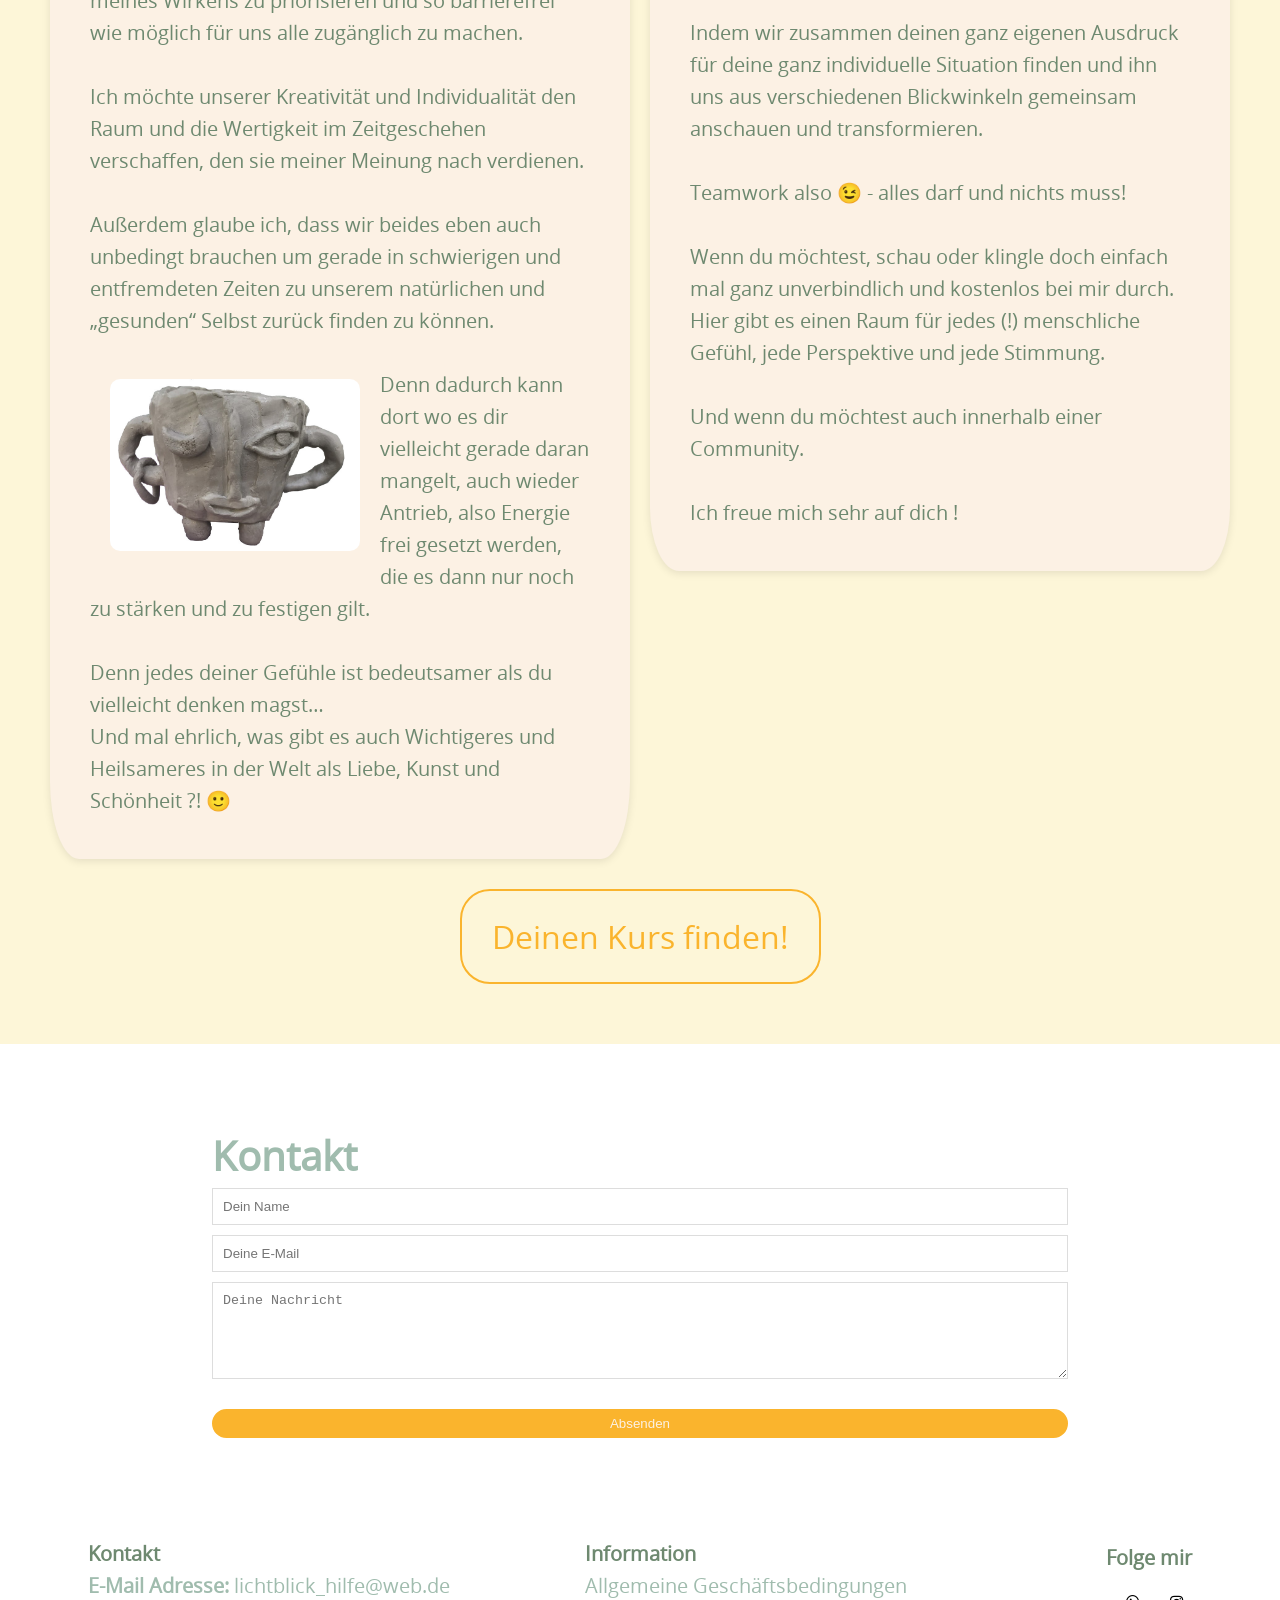
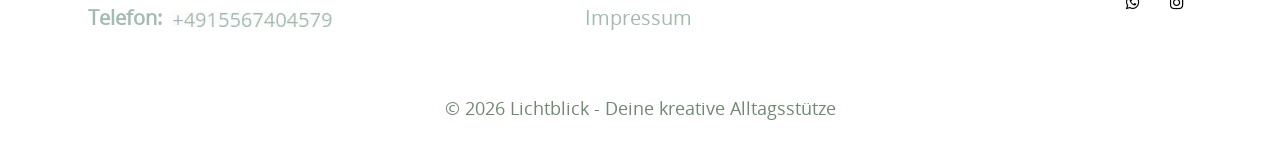
==== commit c028d5e5: "Update index.html" ====
--- a/index.html
+++ b/index.html
@@ -20,11 +20,11 @@
     </div>
 
     <nav id="menu" >
-
-      <a href="#about">Über mich</a>
+      <a href="#info">Infos</a>
       <a href="#services">Angebote</a>
+    <a href="#text">Über mich</a>
       <a href="#contact">Kontakt</a>
-      <a href="#">Infos</a>
+      
       <a id="phone" href="#" class="phone-link fa fa-phone"><p>Ruf einfach an!</p></a>
 
     </nav>
@@ -35,7 +35,7 @@
         <div class="social-header" >     
         <div class="social">
             <a href="#" class="fa fa-instagram"></a>
-            <a href="#" class="fa fa-twitter"></a>
+            <a href="#" class="fa fa-whatsapp"></a>
             <a href="#" class="phone-link fa fa-phone"></a>
         </div>
 
@@ -46,9 +46,10 @@
         </div>
             <div class="header-bar">
             <nav id="navbar">
-                <a href="#about">Über mich</a>
                 <a href="#services">Angebote</a>
+                <a href="#text">Über mich</a>
                 <a href="#contact">Kontakt</a>
+                
             </nav>
             </div>
        
@@ -79,7 +80,7 @@
 
    
 
-    <section class="about-content">
+    <section id="info" class="about-content">
             <div class="button-wrapper">
             <h1>Schön, dass du da bist!</h1>
             </div>
@@ -117,20 +118,23 @@
         <h2>Meine Angebote</h2>
         <div class="cards">
           <div class="card">
-            <h3>Einzelstündle</h3>
-            <a href="#"><p>Individuelle Begleitung <br> für deine Themen.</p>
+            <h3>Einzelstunde</h3>
+            <a href="#"><p>1:1 Coaching 45 Minuten<br>
+                ganz speziell und individuell auf deine
+                Bedürfnisse zugeschnitten
+</p>
             <img src="pictures/k-art-supply.jpg" loading="lazy">
             </a>
           </div>
           <div class="card">
             <h3>Gruppenangebot</h3>
-            <a href="#"><p>Lerne flexibel und <br> in deinem Tempo.</p>
+            <a href="#"><p>30 Minuten Schaffen und Austausch mit deinen Lieben und/oder unserer Community</p>
             <img src="pictures/gr-hug.jpg" loading="lazy">
             </a>
           </div>
           <div class="card">
-            <h3>Schnupperkurs</h3>
-            <a href="#"><p>Entfalte deinen Ausdruck durch Kunst.</p>
+            <h3>Schnuppern</h3>
+            <a href="#"><p>Einfach mal Kennenlernen zum halben Preis!<br><br> <br></p>
             <img src="pictures/ss-chandelier.jpg" loading="lazy">
             </a>
           </div>
@@ -164,10 +168,12 @@
 <section  id="about" class="about-content">
             </div>
 
- <div class="about-dark"><p>
-                
-            <br>     <br>Na du?<img class="text-icon" src="pictures/sp-avi.jpg" alt="Kind das mit Farben auf Leinwand malt" loading="lazy"><br>
-            Geht's dir grade auch so bescheiden?<br>
+ <div class="about-dark">
+
+<p>
+     <span class="highlight">Na, du?</span>     
+           <br> <img id="avi" class="text-icon" src="pictures/sp-avi.jpg" alt="Kind das mit Farben auf Leinwand malt" loading="lazy">
+            Geht's dir grade auch so bescheiden?
 
             Bist du auch so ausgelaugt und erschöpft?<br>
 
@@ -214,7 +220,7 @@
         </p>
             </div>
               <div class="button-wrapper">
-        <a href="http://localhost:8000/Dokumente/Lasa/Test/Shop/#" class="main-btn">Los!</a>
+        <a href="http://localhost:8000/Dokumente/Lasa/Test/Shop/#" class="main-btn">Los geht's!</a>
         </div>
     </section>
 
@@ -340,8 +346,11 @@
     </section>
 
 <section id="text" class="about-content">
+<div class="button-wrapper">
+<h1>Über mich</h1>
+</div>
          <div class="about-dark"><p>
-                
+                <img class="text-icon" src="pictures/lasi-greenhouse.jpg" alt="Beschreibung" loading="lazy">
           Hey, Ich bin Lisa und seit ich mich erinnern kann immer am werkeln. <br>
 Große und kleine Projekte - egal ob im Wald, am Computer, auf der Leinwand, an der Drehscheibe, mit dem Schnitzmesser oder dem Webrahmen… <br>
 meditativ vertieft, chaotisch verschmiert oder kommunikativ im gemeinsamen Austausch - Kreativität und „Zauber“ ist für mich immer und einfach überall sichtbar.<br>
@@ -350,7 +359,7 @@
 <br>
 Ich möchte unserer Kreativität und Individualität den Raum und die Wertigkeit im Zeitgeschehen verschaffen, den sie meiner Meinung nach verdienen. <br>
 <br>  
-Außerdem glaube ich, dass wir beides eben auch unbedingt brauchen um gerade in schwierigen und entfremdeten Zeiten zu unserem natürlichen und „gesunden“ Selbst zurück finden zu können.<br><img class="text-icon-alt" src="pictures/st-tasse2-sticker.png" alt="Beschreibung" loading="lazy"> <br>
+Außerdem glaube ich, dass wir beides eben auch unbedingt brauchen um gerade in schwierigen und entfremdeten Zeiten zu unserem natürlichen und „gesunden“ Selbst zurück finden zu können.<br> <br><img class="text-icon-alt" src="pictures/st-tasse2-sticker.png" alt="Beschreibung" loading="lazy">
 Denn dadurch kann dort wo es dir vielleicht gerade daran mangelt, auch wieder Antrieb, also Energie frei gesetzt werden, die es dann nur noch zu stärken und zu festigen gilt.<br>
 <br>
 Denn jedes deiner Gefühle ist bedeutsamer als du vielleicht denken magst…<br>
@@ -362,10 +371,13 @@
             <div class="about-light">
             
         <p><br>
+
+<img class="text-icon" src="pictures/börb.jpg" alt="Beschreibung" loading="lazy">
+
 Während Ausbildungen und Studium durfte ich mich bereits innerhalb verschiedenster pädagogischer, therapeutischer und künstlerischer Methodiken und Materialien ausprobieren -<br> zeigen und weitergeben möchte ich hier jedoch vor allem die Erkenntnisse und Erfahrungen aus der Praxis meines ganzheitlichen Lebens, <br>die ich innerhalb unterschiedlicher, hilfreicher Programme selbst für uns zusammengefasst habe.
     Um dabei wirklich Wachstum und Entwicklung ermöglichen zu können, soll das hier ein freiheitlicher Raum sein und bleiben,<br>   in dem du selbst ganz unabhängig deine Termine, Bedürfnisse und Wünsche gestalten kannst.<br>  
 Während ich dich sehe, entsprechend auf deinem Weg begleite, unterstütze und dir an die Hand gebe was du gerade brauchst - <br>  
-genau so, wie es eben speziell für uns beide funktioniert.<br>   <img class="text-icon" src="pictures/lasi-greenhouse.jpg" alt="Beschreibung" loading="lazy">
+genau so, wie es eben speziell für uns beide funktioniert.<br>   
 <br>  
 Indem wir zusammen deinen ganz eigenen Ausdruck für deine ganz individuelle Situation finden und ihn uns aus verschiedenen Blickwinkeln gemeinsam anschauen und transformieren.<br>  
 <br>  
@@ -381,7 +393,7 @@
         </p>
             </div>
               <div class="button-wrapper">
-        <a href="http://localhost:8000/Dokumente/Lasa/Test/Shop/#" class="main-btn">Los!</a>
+        <a href="http://localhost:8000/Dokumente/Lasa/Test/Shop/#" class="main-btn">Deinen Kurs finden!</a>
         </div>   
 </section>
 
@@ -409,9 +421,8 @@
 
          
 
-
-
         <footer class="section-p2">
+
             <div class="col" id="contact">
              
                 <h4>Kontakt</h4>
@@ -430,6 +441,7 @@
 
                 <div class="col" id="follow">
                  <h4>Folge mir</h4>
+
                     <div class="icon">
                         <i class="fa fa-whatsapp"></i>
                         <i class="fa fa-instagram"></i>
@@ -438,7 +450,7 @@
                 
           
 
-           
+          
             
     <!--   <div class="col" id="account">
                 <h4>Account</h4>
@@ -453,7 +465,7 @@
 
      
     </footer>
-     
+    
     <p class="copyright">© 2026 Lichtblick - Deine kreative Alltagsstütze</p>
 
     <script src="script.js"></script>
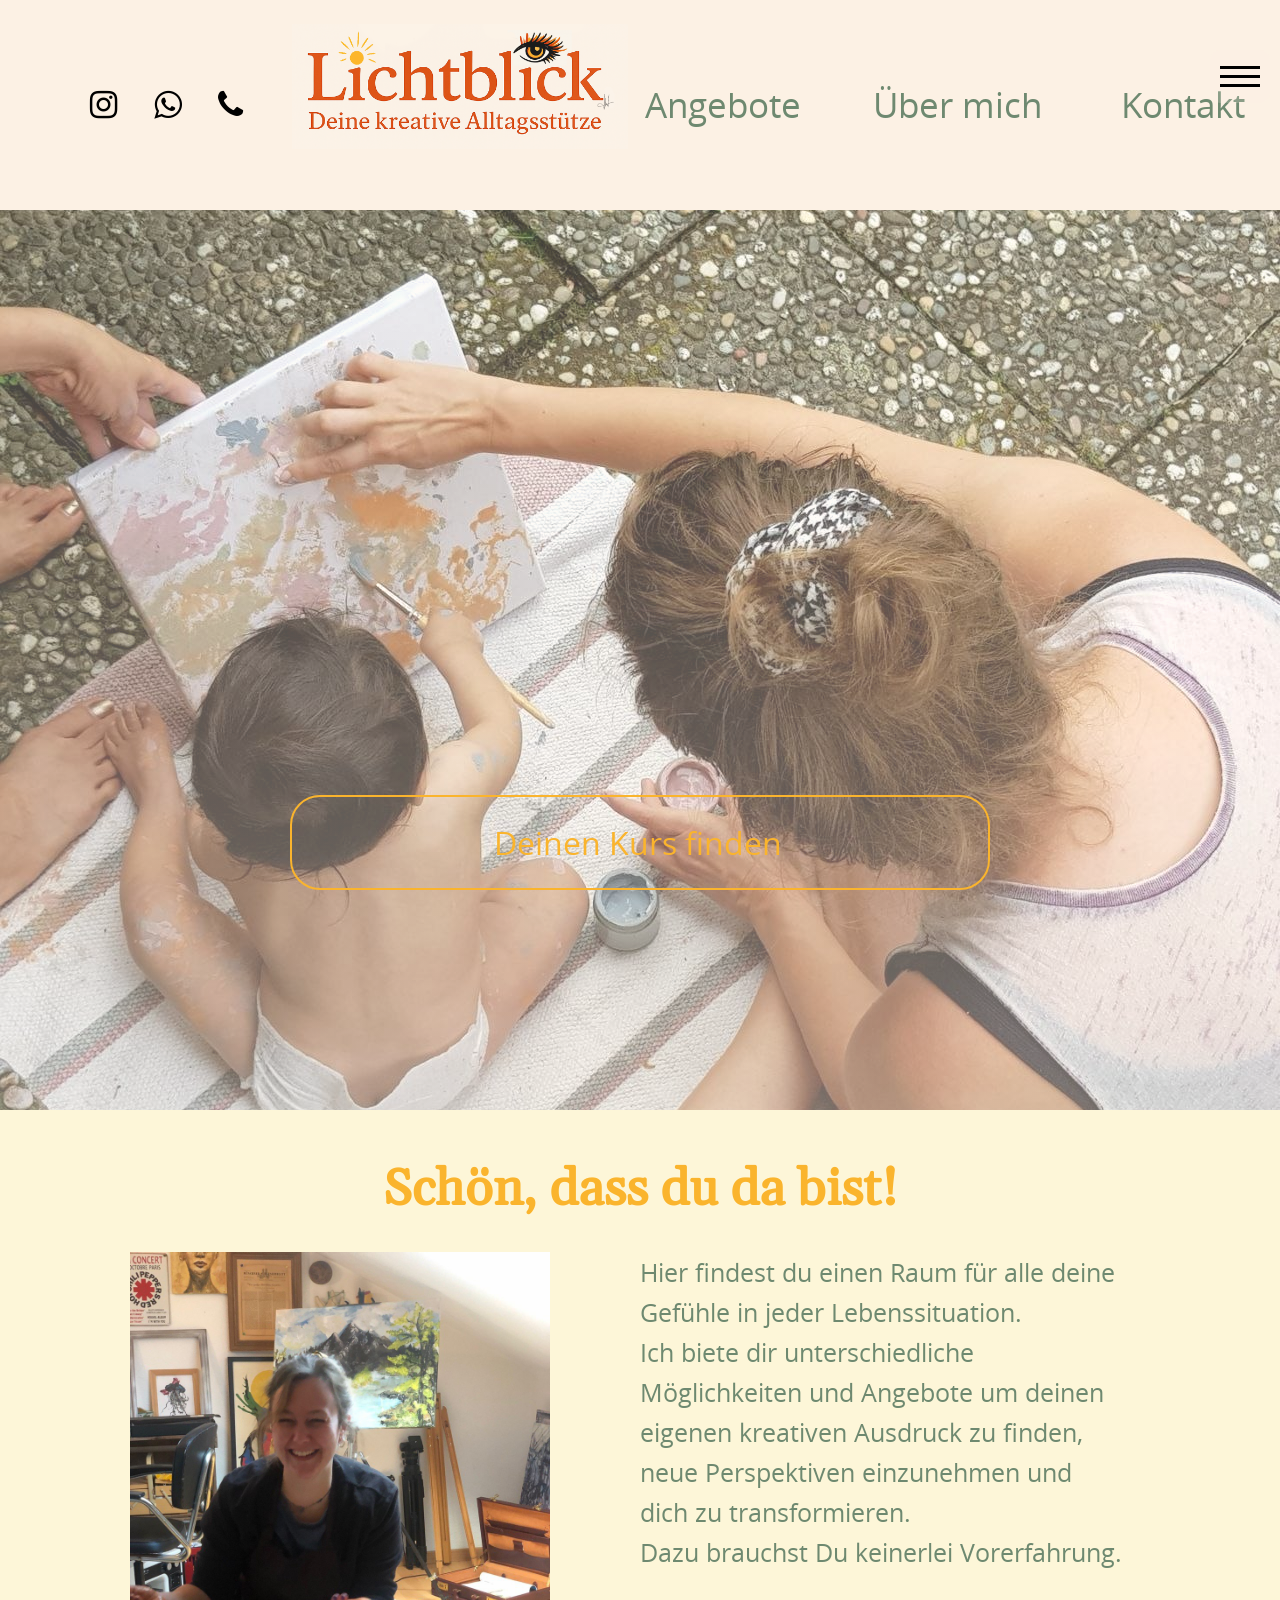
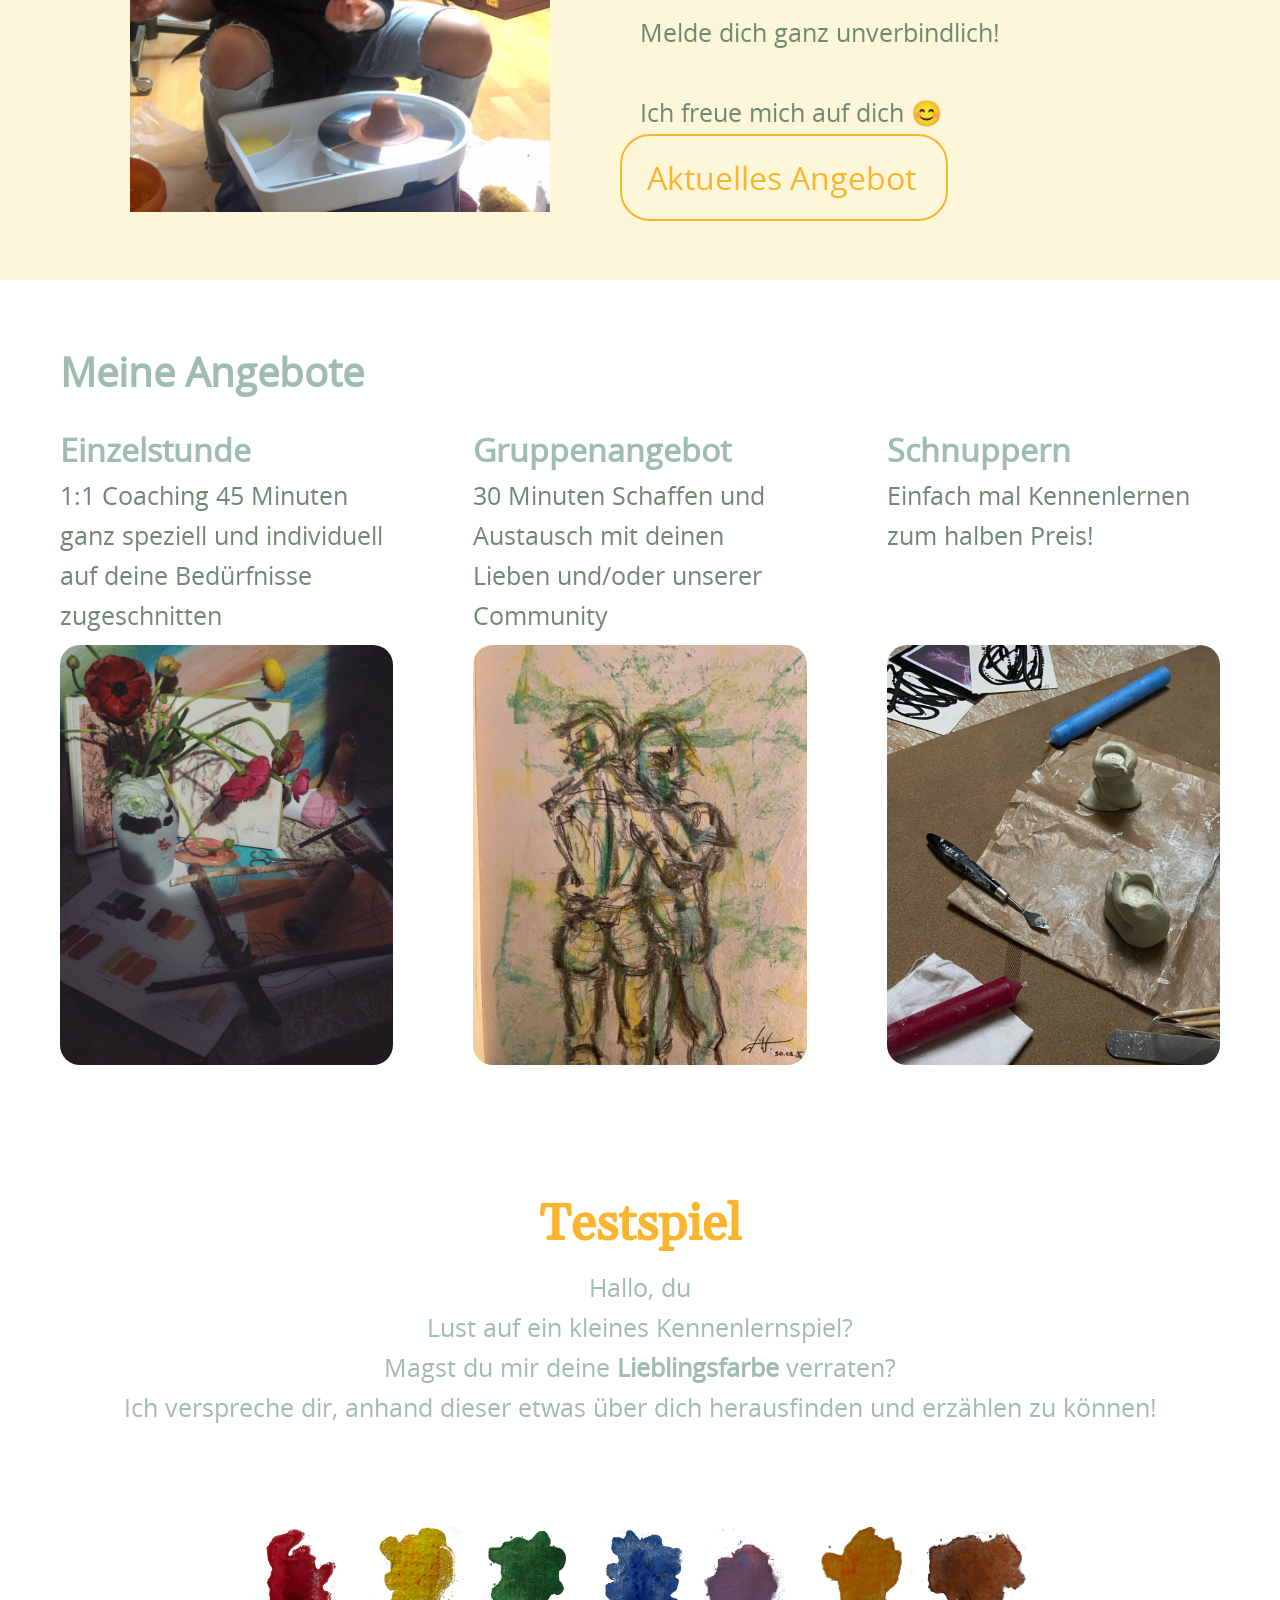
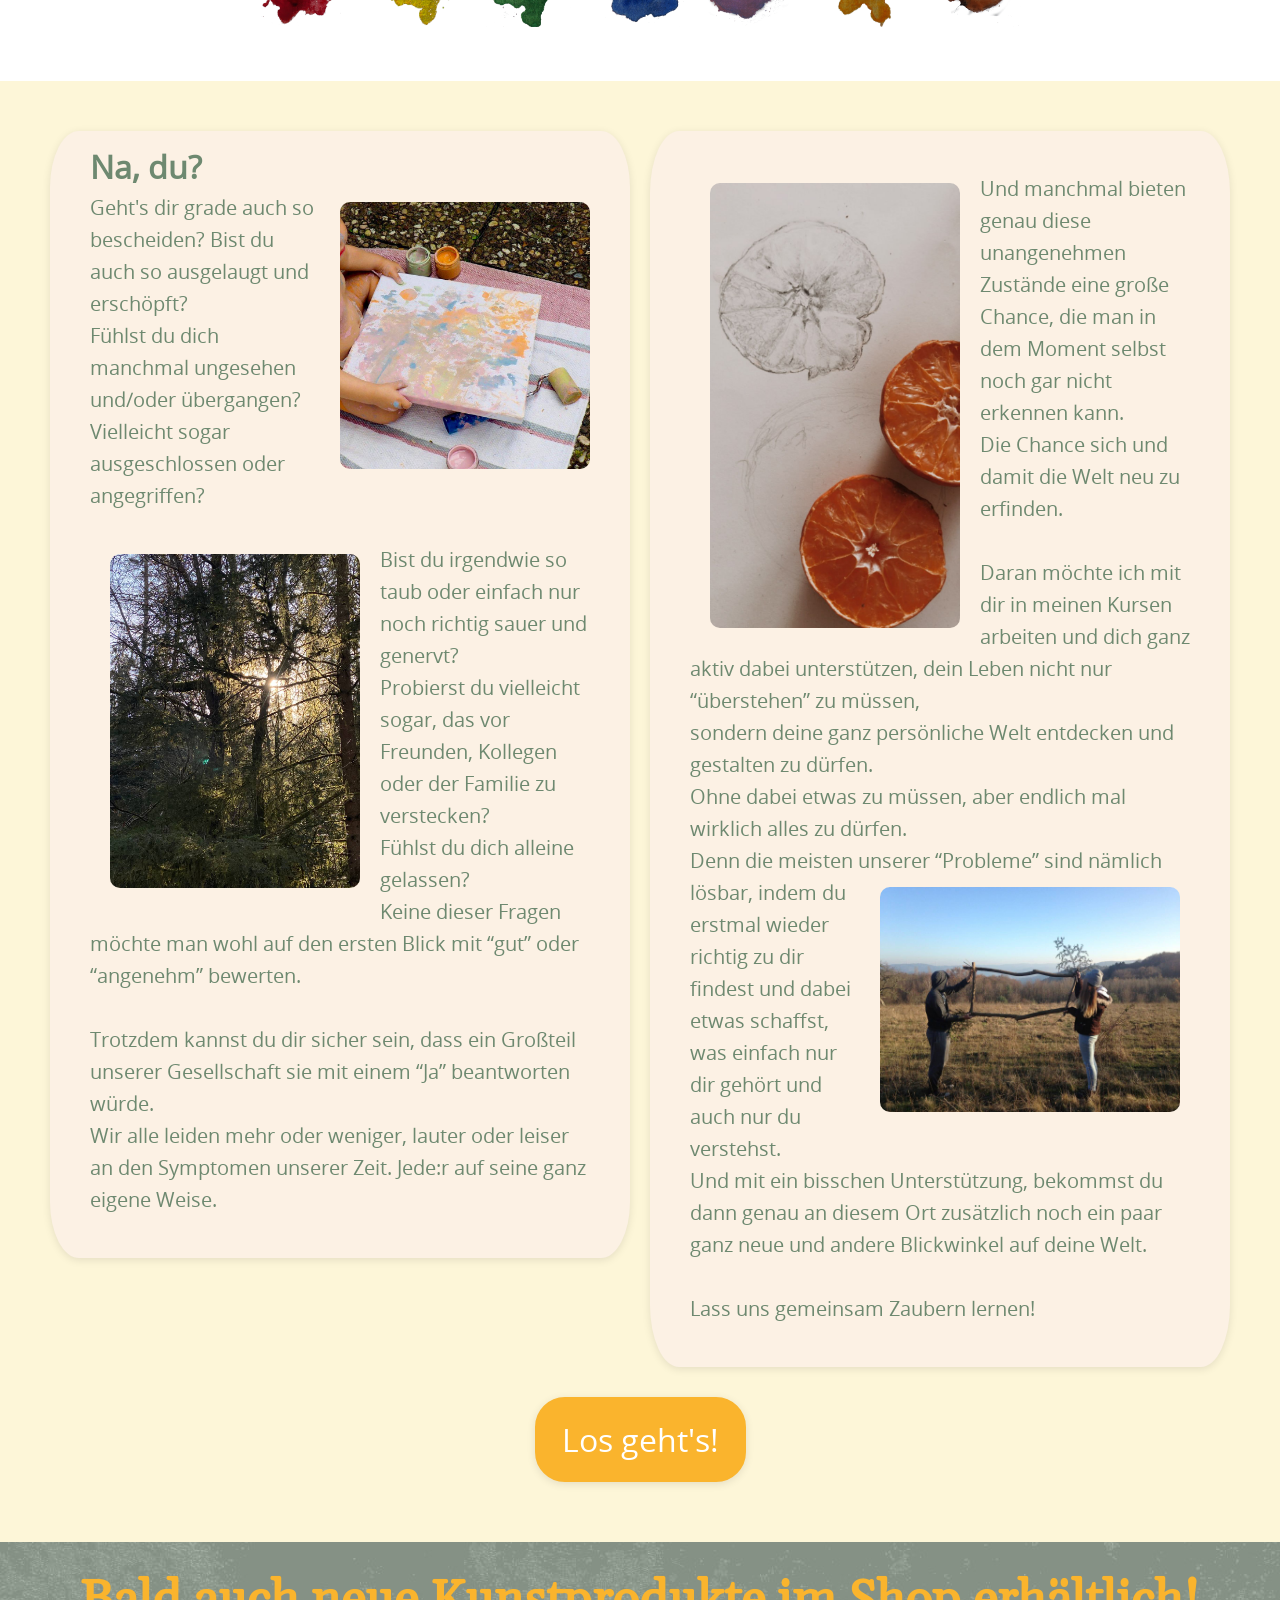
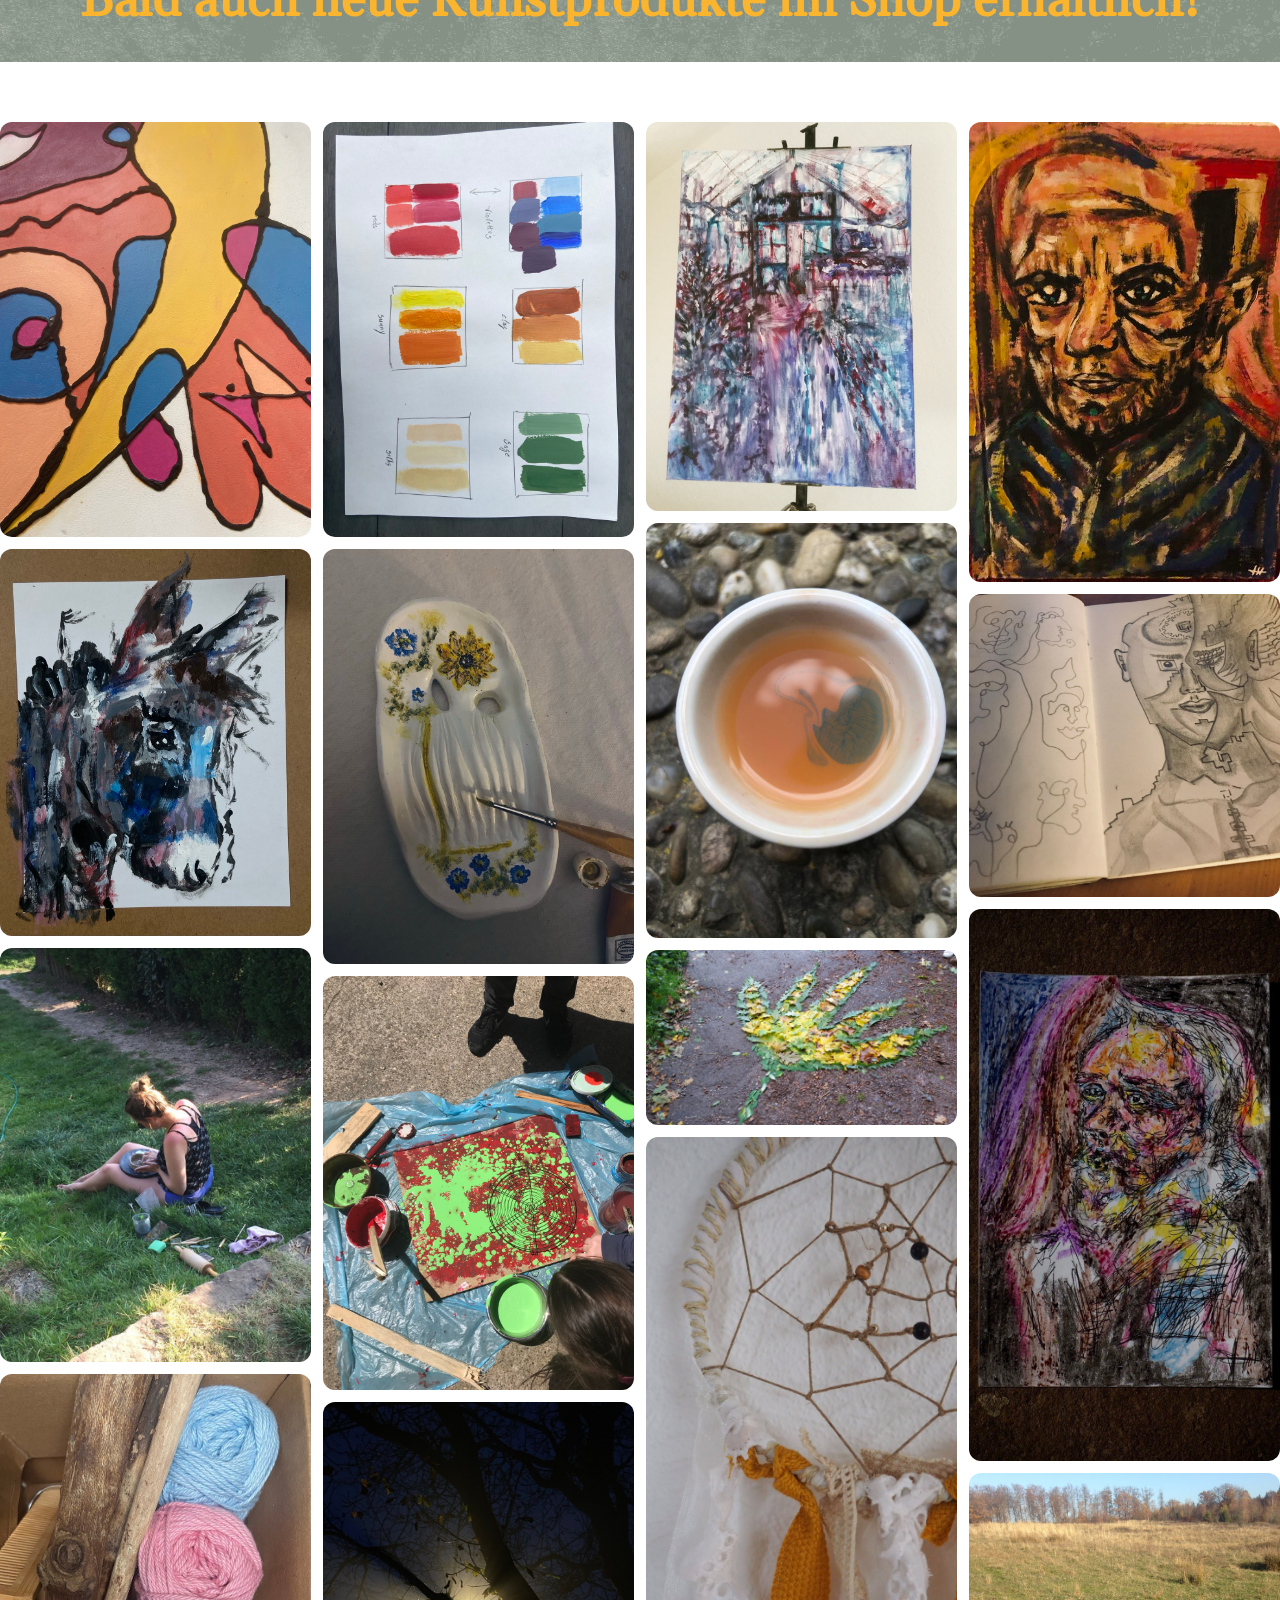
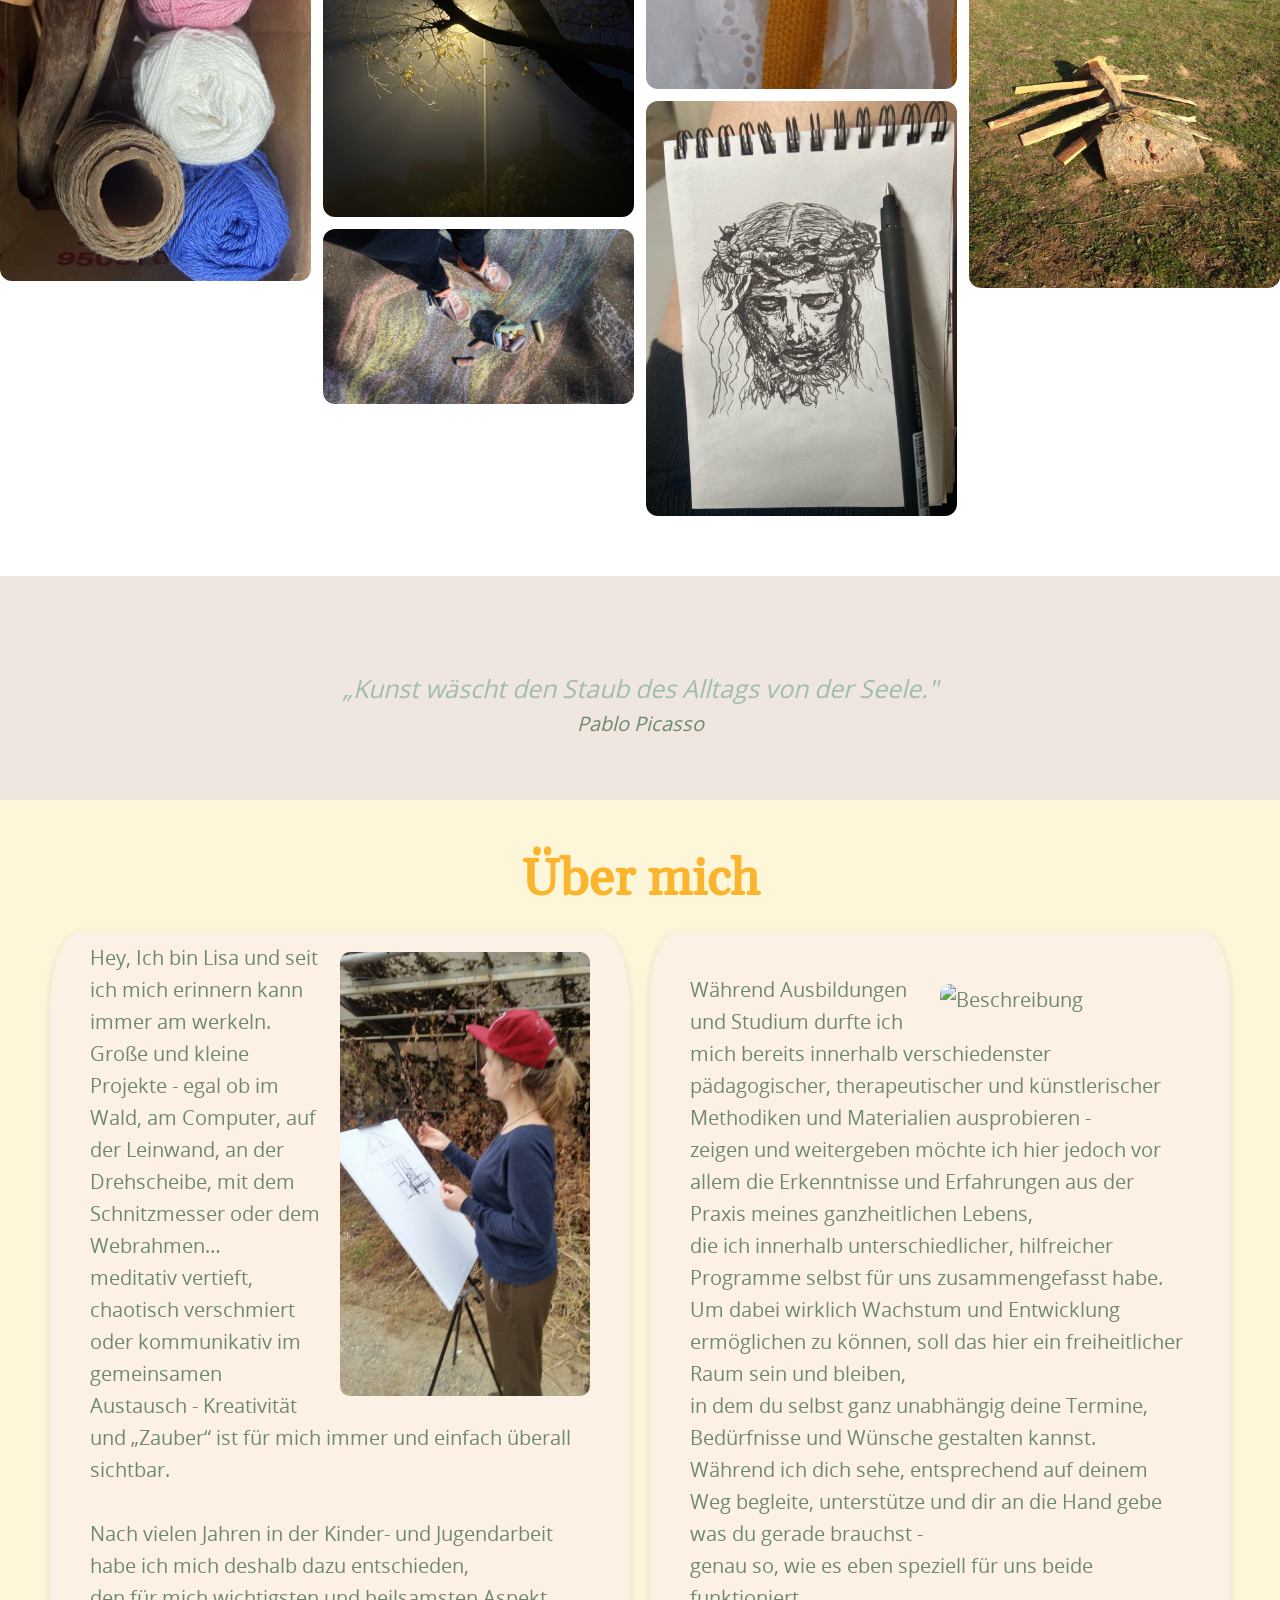
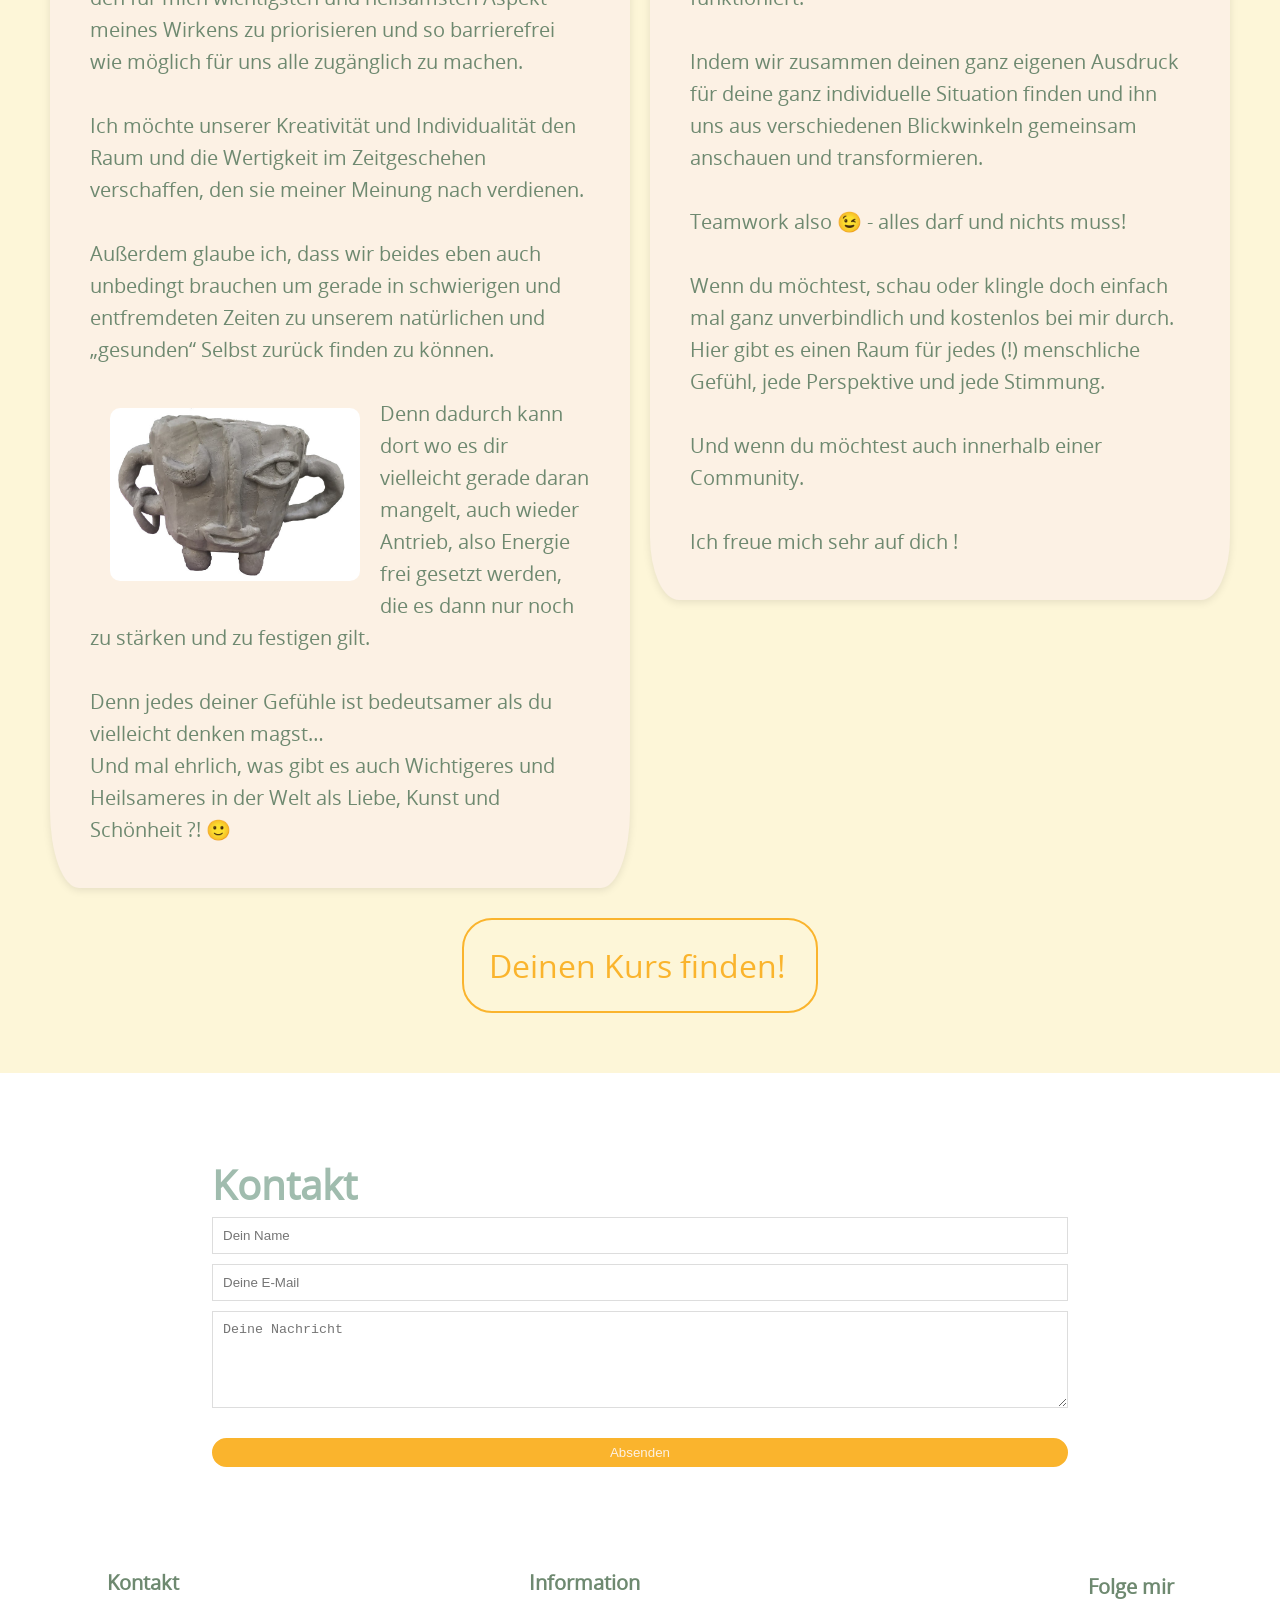
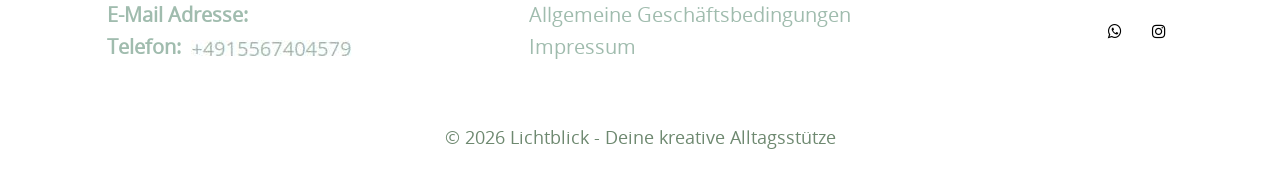
==== commit 7da1aebb: "Update index.html" ====
--- a/index.html
+++ b/index.html
@@ -426,7 +426,9 @@
             <div class="col" id="contact">
              
                 <h4>Kontakt</h4>
-                <p><strong>E-Mail Adresse:</strong> lichtblick_hilfe@web.de</p>
+                <p><strong>E-Mail Adresse:</strong>
+              <a id="email"></a>
+              </p>  
                 <div class="phone-row">
                       <p><strong>Telefon:</strong></p>
                       <img src="pictures/numma.jpg" class="phone-link">
--- a/style.css
+++ b/style.css
@@ -227,17 +227,20 @@
       #navbar {
       overflow-x: auto;
       -webkit-overflow-scrolling: touch;
+    
 }
 
 }
     #navbar a{
-        padding: 15px 35px;
+        padding: 15px 35px 15px 15px;
         font-family: 'myfont2', serif;
         font-size: 35px;
         text-decoration: none;
         color: var(--dark-sage);
         border-radius: 10%;
         white-space: nowrap;
+        min-width: 210px;
+        text-align: center;
 }
 
     #navbar a:hover{
@@ -361,6 +364,9 @@
       padding: 60px 20px;
       scroll-margin-top: 100px;
 }
+.section h3 {
+    font-size: 32px;
+}
 
     .section.light {
       background: #f9f6f2;
@@ -396,8 +402,8 @@
 }
 
     .main-btn {
-        margin: 20px auto;
-        padding: 20px 30px;
+        margin: 20px -20px;
+        padding: 20px 30px 20px 25px;
         border: 2px solid var(--yellow);
         background: none;
         font-size: 2rem;
@@ -487,6 +493,12 @@
     object-fit: cover;
     break-inside: avoid;
 }
+
+
+.highlight{
+    font-size: 2rem;
+    font-weight: bold;
+}
     .text-icon{
         float: right;
         width: 250px;
@@ -570,7 +582,9 @@
       margin: 6px 0;
       line-height: 1.5;
     }
-
+    #avi{
+        bottom: -30px;
+}
     .label {
       font-weight: 600;
     }
@@ -593,6 +607,7 @@
     .cards p{
         text-decoration: none;
         color: var(--dark-sage);
+    padding-bottom: 10px;
 }
         .cards img{
         width: 100%;
@@ -771,6 +786,9 @@
 #follow{
     padding-top: 20px;
 }
+#follow{
+padding-right: 20px;
+}
 }
 
 @media (max-width: 768px) {
@@ -888,6 +906,11 @@
     font-size: 18px;
     
   }
+#oranges{
+width: 150px;
+margin-top: -20px;;
+}
+
 .button-wrapper {
     display: flex;
     justify-content: center;
@@ -910,7 +933,13 @@
   height: auto;
   display: block;
 }
-
+#bird{
+    position: sticky;
+    right:10px;
+    bottom:200px;
+    padding-left: 200px;
+    max-width: 10%
+}  
 }
 
 @media (max-width: 480px) {
@@ -1040,6 +1069,11 @@
 .phone-row img{
     padding-top: 6px;
 }
+#email{
+    text-decoration: none;
+    color: var(--sage);   
+}
+
 #contact{
 padding right:4em;
 }
@@ -1049,7 +1083,11 @@
 #account{
   padding-right: 40px;
 }
-    
+#bird{
+    position: sticky;
+    bottom: 400px;
+    right: 0px;
+}  
 
 .follow{
     padding-top: 20px;
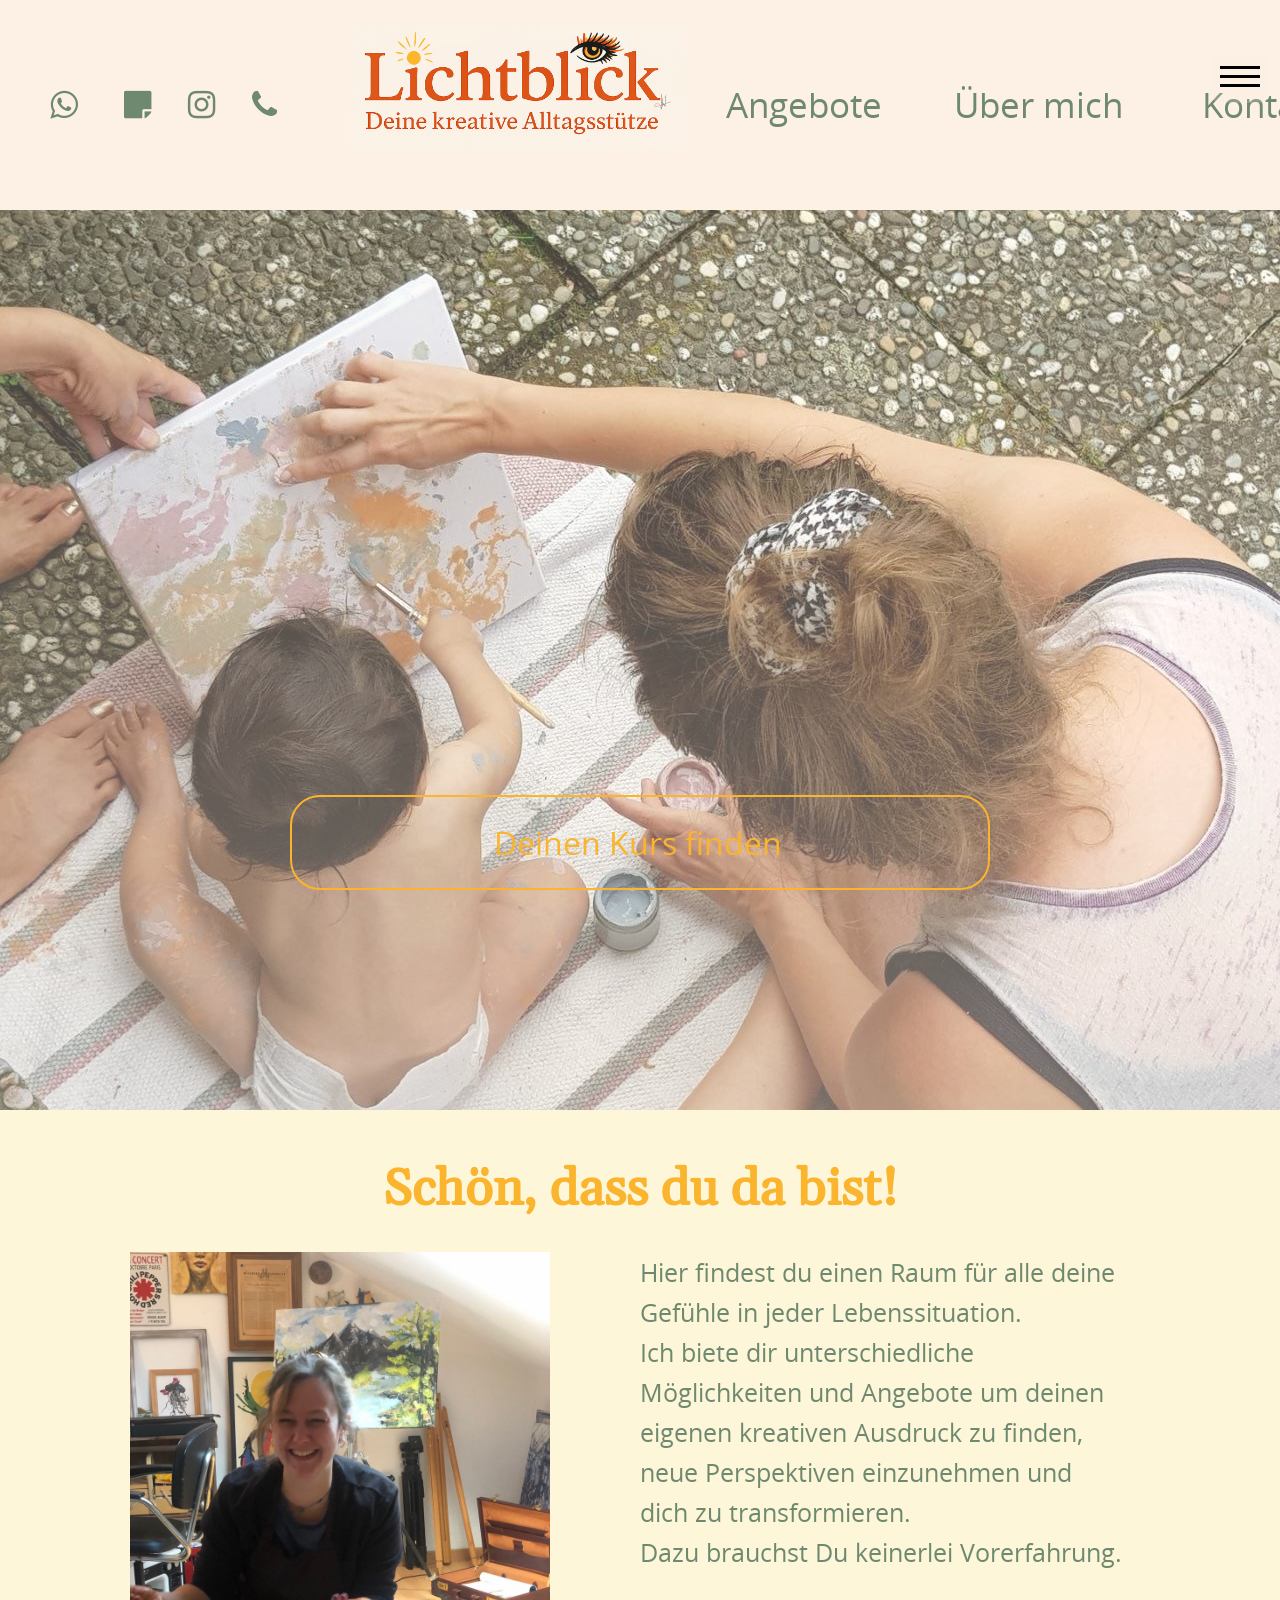
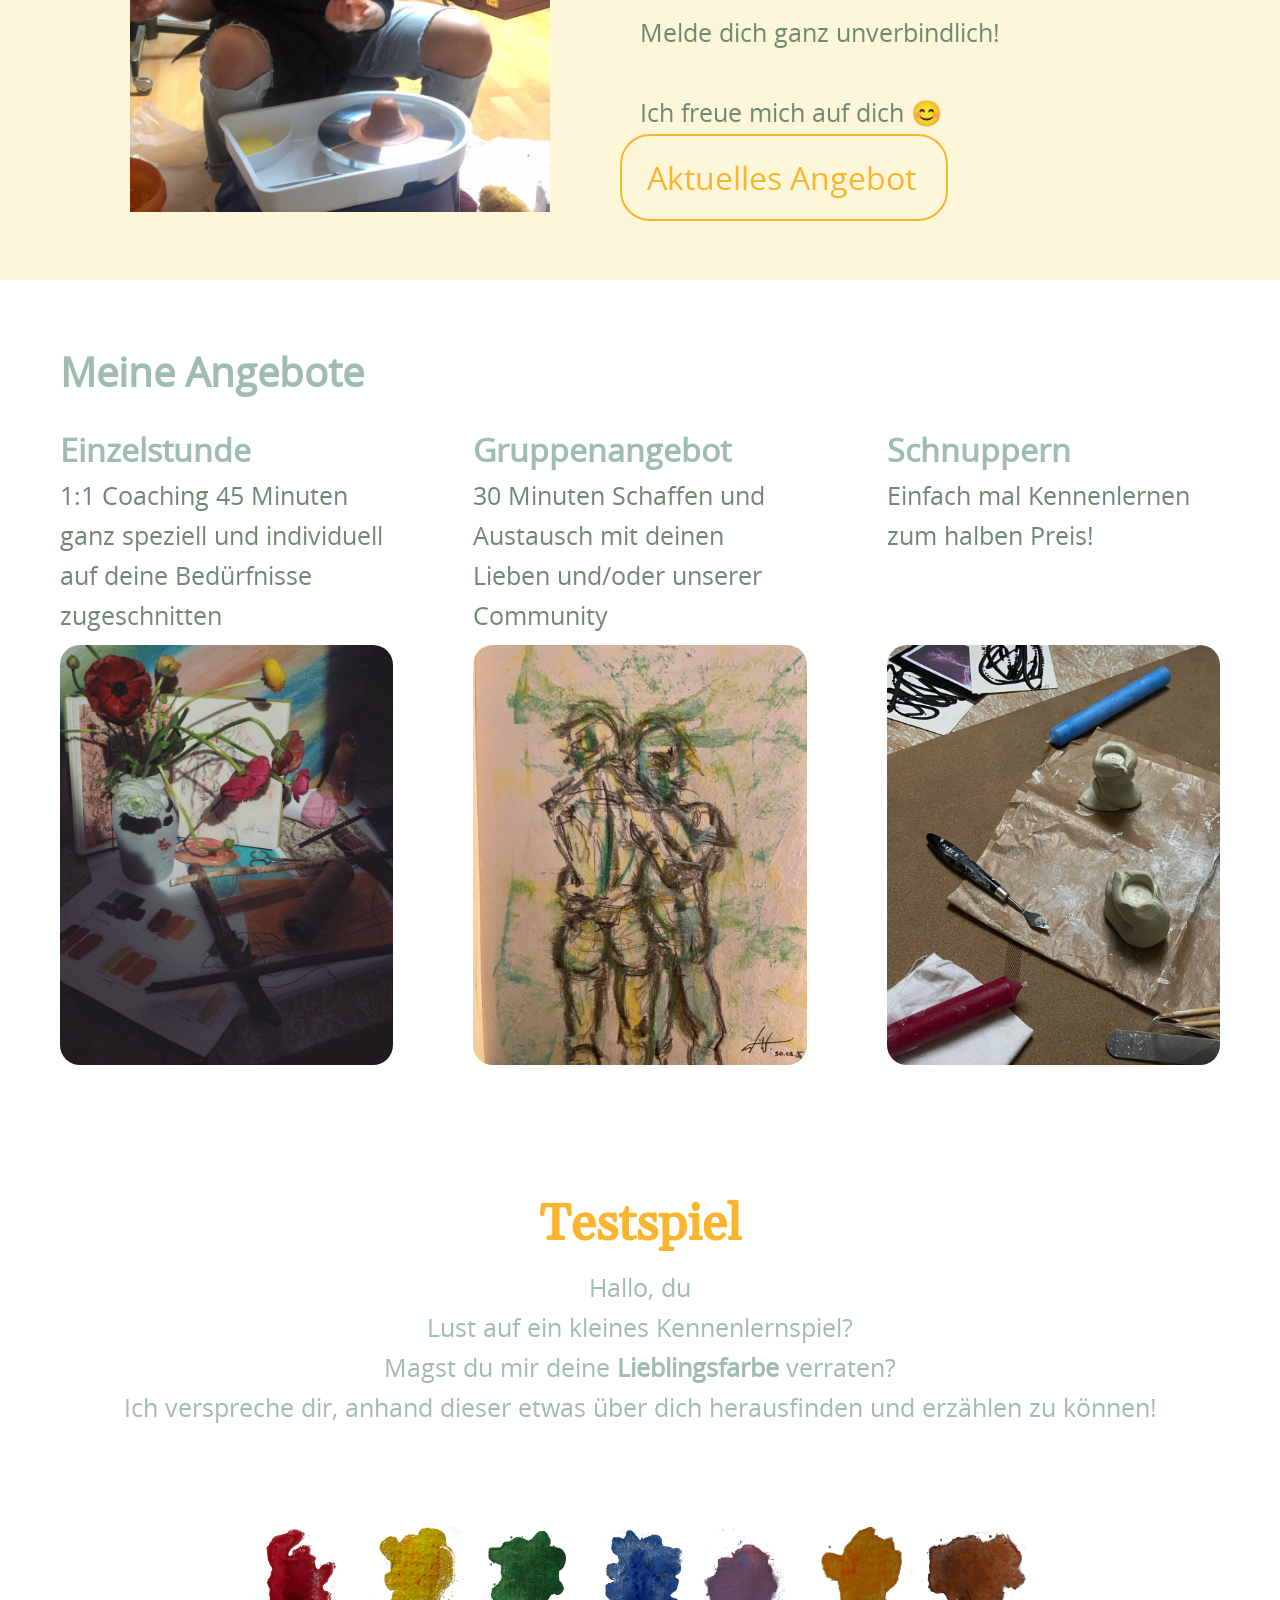
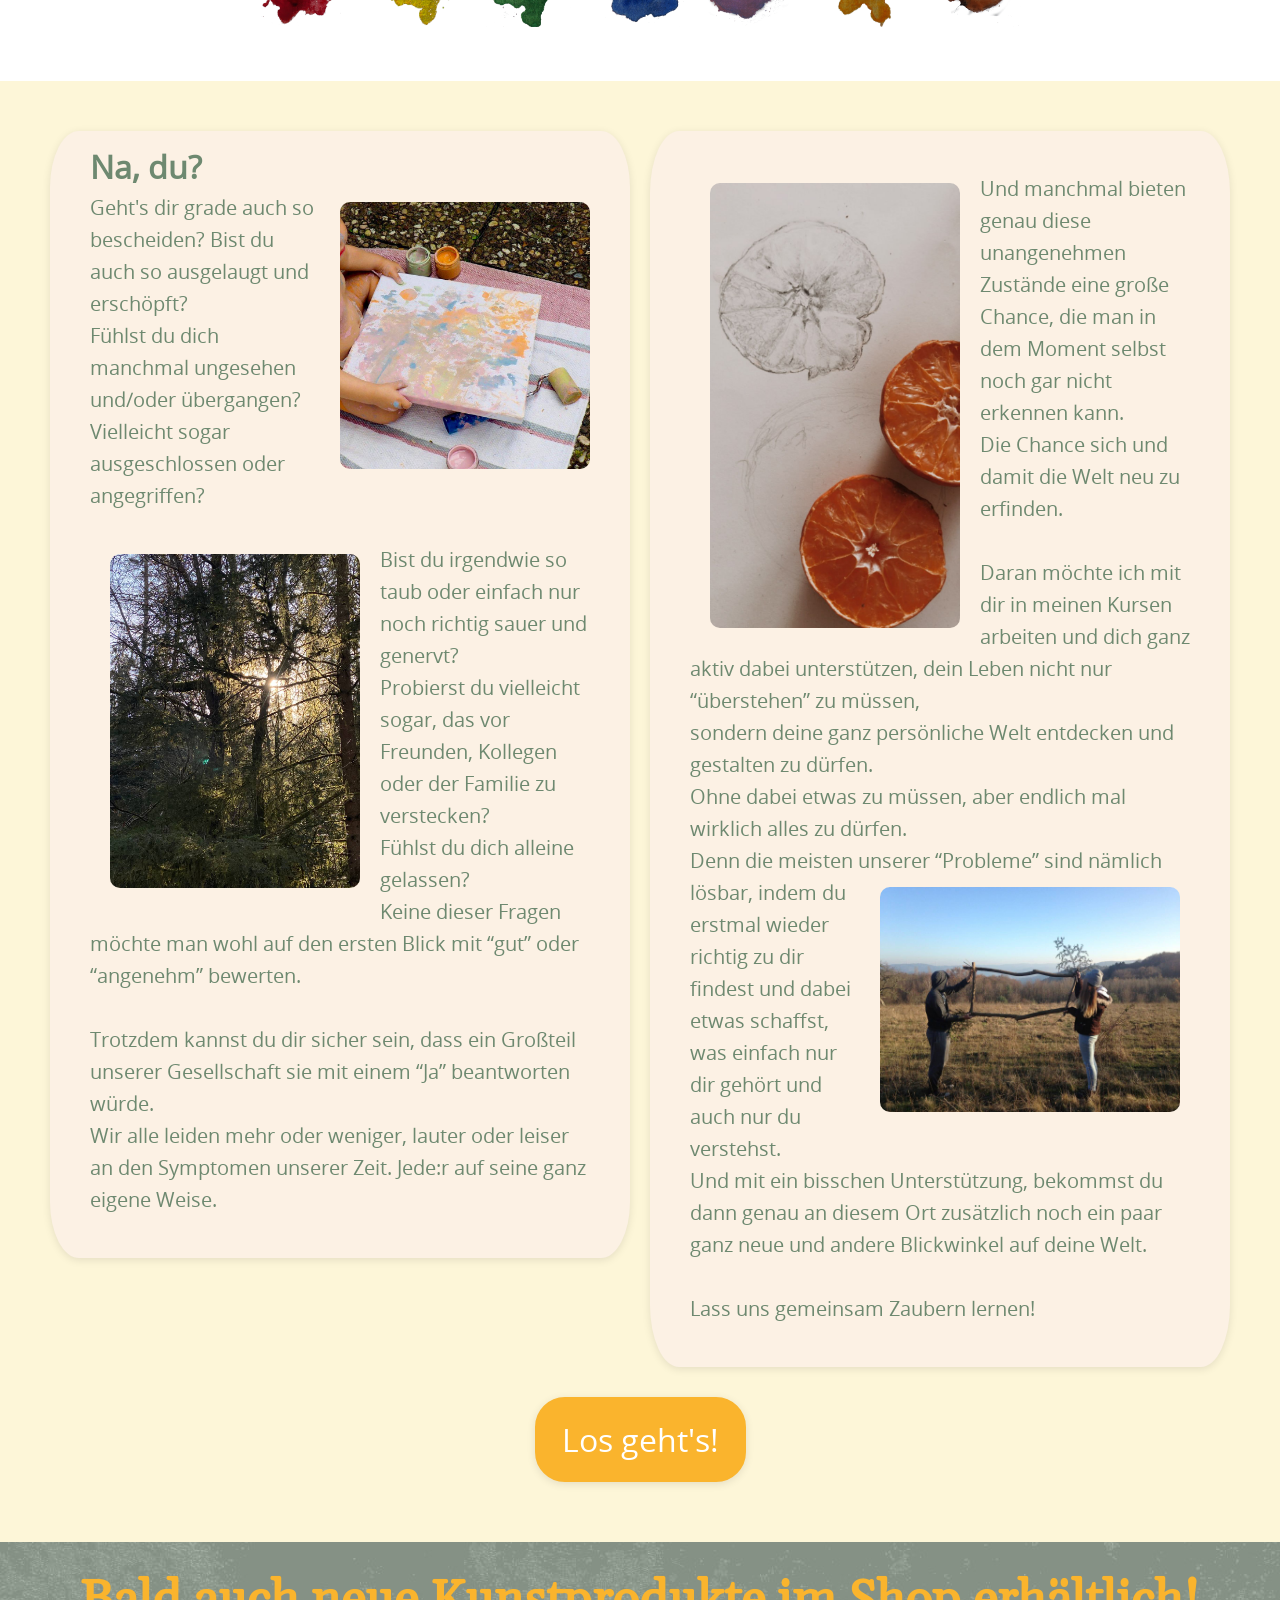
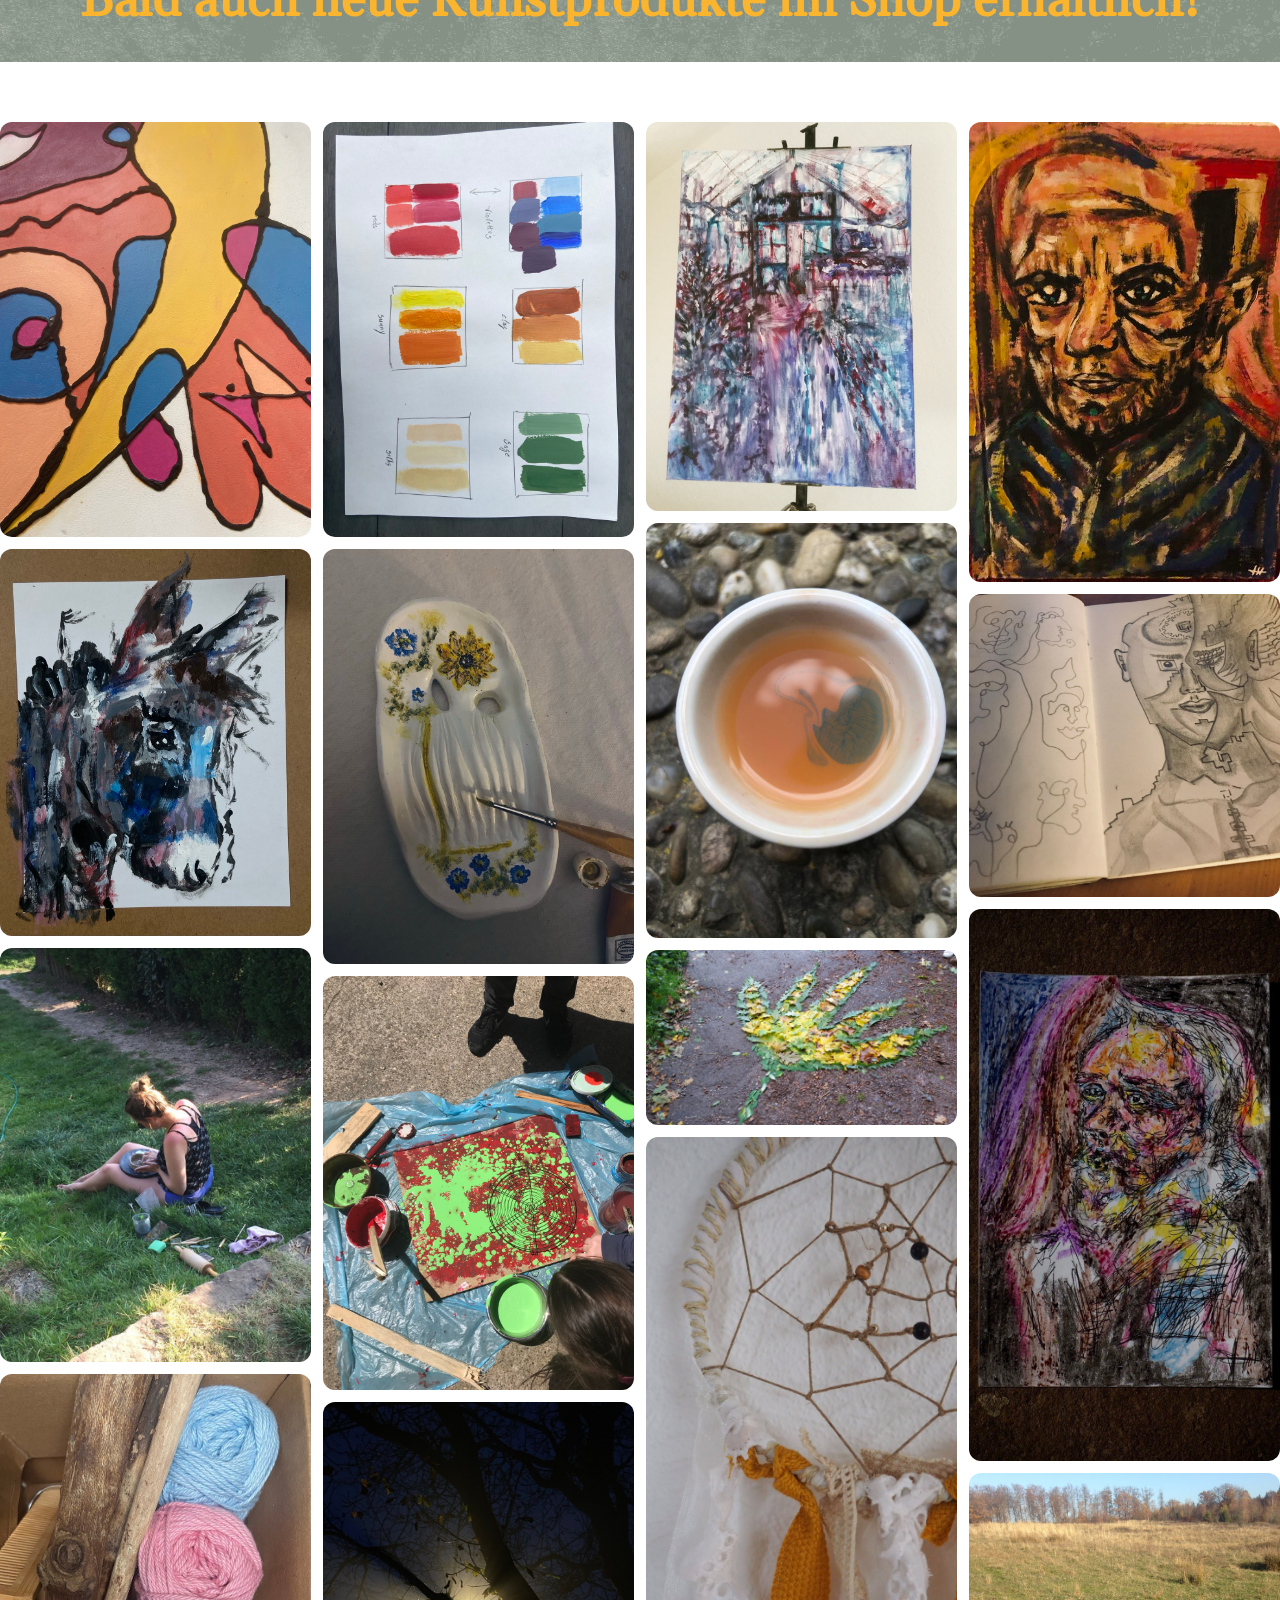
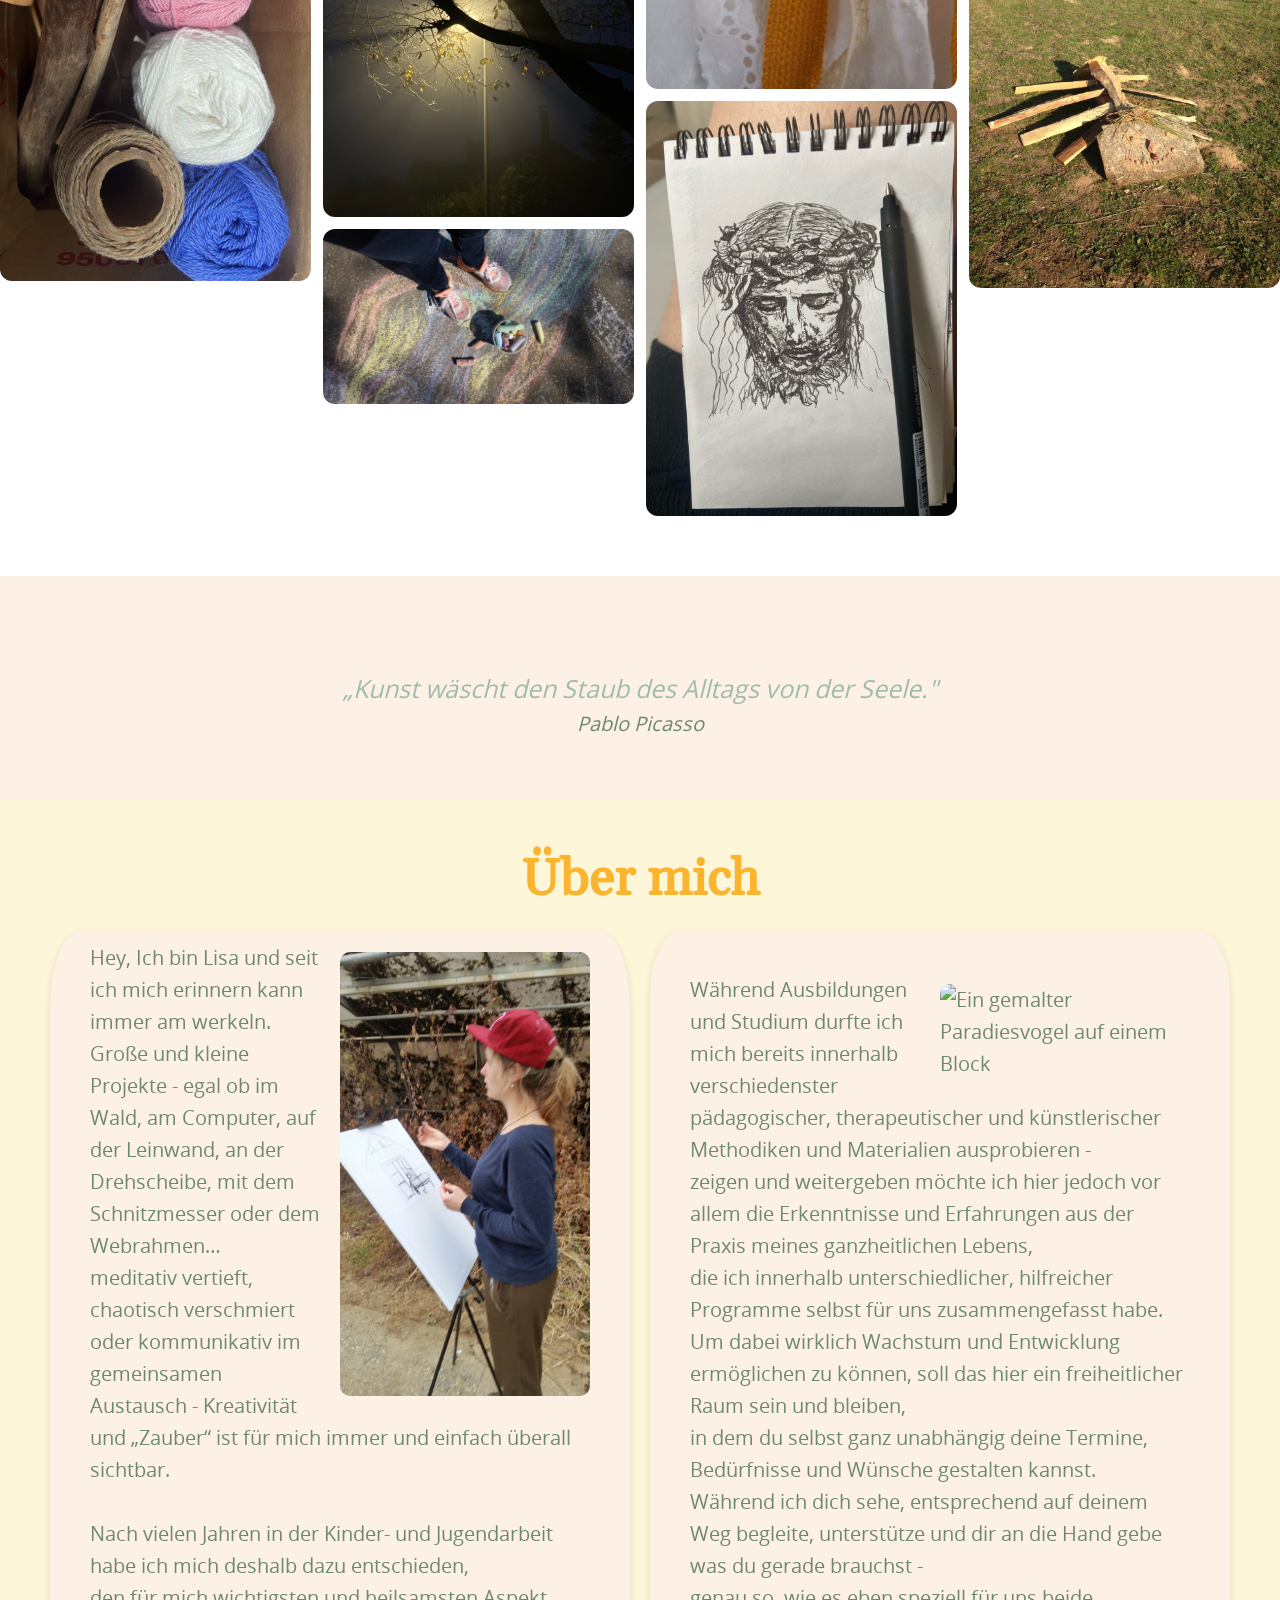
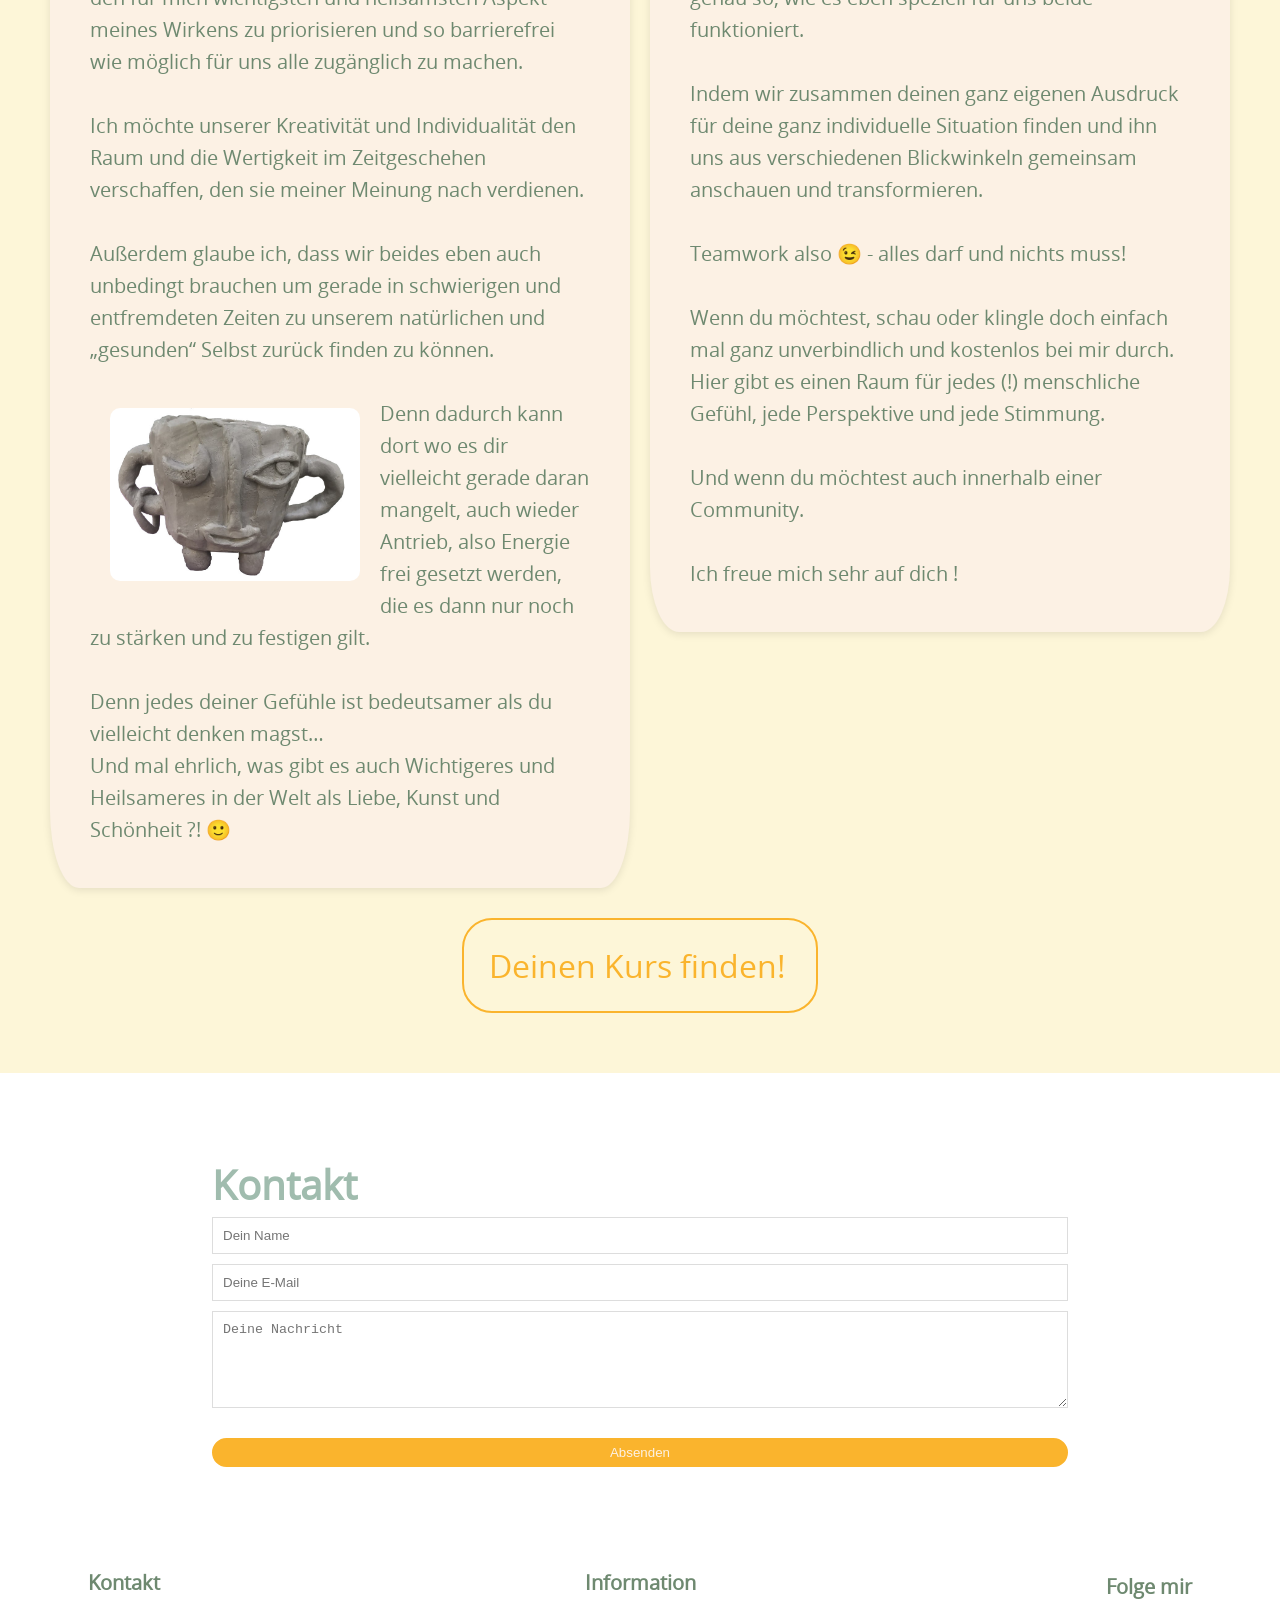
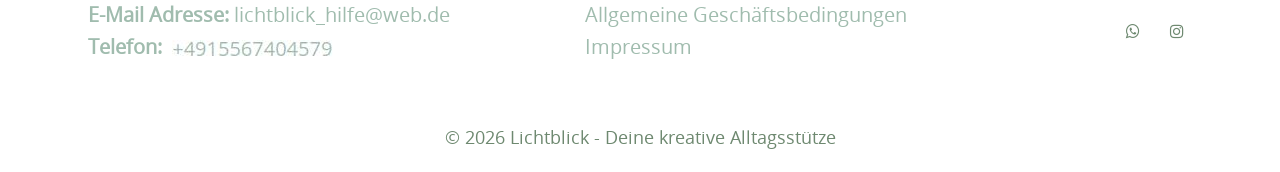
==== commit f7315fe5: "Update index.html" ====
--- a/index.html
+++ b/index.html
@@ -1,92 +1,109 @@
     <!DOCTYPE html>
     <html lang="de">
-    <head>
-      <meta charset="UTF-8">
-      <meta name="viewport" content="width=device-width, initial-scale=1, viewport-fit=cover">
-      <title>Kreative Lebensberatung</title>
-      <link rel="stylesheet" href="style.css">
-      <link rel="stylesheet" href="https://cdnjs.cloudflare.com/ajax/libs/font-awesome/4.7.0/css/font-awesome.min.css">
-     
-    </head>
-
-
-    <body>
-
-
-    <div class="burger">
+        <head>
+    <meta charset="UTF-8">
+    <meta name="viewport" content="width=device-width, initial-scale=1, viewport-fit=cover">
+    <meta name="description" content="Kreative Lebensberatung, Kunsttherapie und kreative Kurse in achtsamer Atmosphäre. Einzelstunden, Gruppenangebote und kreative Begleitung mit Lisa.">
+    <meta property="og:title" content="Lichtblick – Kreative Lebensberatung">
+    <meta property="og:description" content="Kreative Begleitung, Kunst und Coaching für neue Perspektiven und persönlichen Ausdruck.">
+    <meta property="og:image" content="https://deinedomain.de/pictures/preview.jpg">
+    <meta property="og:type" content="website">
+    <meta name="robots" content="index, follow">
+    <title>Lichtblick- Deine kreative Alltagsstütze</title>
+
+<!--Zu BEAERBEITEN-->    <link rel="canonical" href="https://deinedomain.de/">
+
+
+    <link rel="icon" href="pictures/Logo_Lasi.png">
+    <link rel="stylesheet" href="style.css">
+    <link rel="stylesheet" href="https://cdnjs.cloudflare.com/ajax/libs/font-awesome/4.7.0/css/font-awesome.min.css">
+
+        </head>
+
+
+            <body>
+        <!--Skip Link-->
+    <a class="skip-link" href="#main-content">
+      Zum Inhalt springen
+    </a>
+        <!--Burger Menu--> 
+    <div class="burger" aria-label="Menü öffnen" aria-expanded="false" aria-pressed="false" aria-controls="menu">
       <span></span>
       <span></span>
       <span></span>
     </div>
 
-    <nav id="menu" >
-      <a href="#info">Infos</a>
-      <a href="#services">Angebote</a>
-    <a href="#text">Über mich</a>
-      <a href="#contact">Kontakt</a>
-      
-      <a id="phone" href="#" class="phone-link fa fa-phone"><p>Ruf einfach an!</p></a>
-
+        <!--Burger Menu Inhalt-->
+    <nav id="menu" aria-label="Hauptnavigation">
+        <a href="#info">Infos</a>
+        <a href="#services" >Angebote</a>
+        <a href="#text">Über mich</a>
+        <a href="#contact">Kontakt</a>
+        
+        <a id="phone" href="#" class="phone-link fa fa-phone"><p>Ruf einfach an!</p></a>
     </nav>
 
-
-    <header>   
+        <!--Header-->
+            <header>
+        <!--Social Media Links-->
      <div class="container header-inner" id="menub">
         <div class="social-header" >     
         <div class="social">
+            
+        <a href="#" class="fa fa-whatsapp"></a>
+<a id="contrast-toggle" class="fa fa-sticky-note"></a>
             <a href="#" class="fa fa-instagram"></a>
-            <a href="#" class="fa fa-whatsapp"></a>
+            
+            
             <a href="#" class="phone-link fa fa-phone"></a>
         </div>
-
+        <!--Logo-->
         <div class ="title">
             <a href="#about" id="logo"><img src="pictures/Logo_Lasi.png" loading="lazy"></a>
-            <!--<h1>LICHTBLICK</h1>
-            <h3>Deine kreative Alltagsstütze</h3>-->
         </div>
-            <div class="header-bar">
-            <nav id="navbar">
-                <a href="#services">Angebote</a>
-                <a href="#text">Über mich</a>
-                <a href="#contact">Kontakt</a>
-                
-            </nav>
-            </div>
-       
-        
-    </header>
-
-
-
+        <!--Desktop-Navigation-->
+        <div class="header-bar">
+        <nav id="navbar" aria-label="Desktop Navigation">
+            <a href="#services">Angebote</a>
+            <a href="#text">Über mich</a>
+            <a href="#contact">Kontakt</a>
+            
+        </nav>
+        </div>
+            </header>
+
+
+        <!--Video-->
     <section class="hero">
-
-      <!-- Video Hintergrund -->
-      <video autoplay muted loop playsinline webkit-playsinline preload="auto" poster="pictures/avi-fallback.jpg" class="hero-video" alt="Hier sehen wir ein Video in dem getöpfert, gemalt und anderweitig kreativ gearbeitet wird. Es sind Nahaufnahmen von Händen der Künstlerin">
+        <!-- Video Hintergrund -->
+      <video autoplay muted loop playsinline webkit-playsinline preload="auto" 
+        poster="pictures/avi-fallback.jpg" class="hero-video" 
+        alt="Hier sehen wir ein Video in dem getöpfert, gemalt und anderweitig kreativ gearbeitet wird. Es sind Nahaufnahmen von Händen der Künstlerin">
         <source src="lasi3.mp4" type="video/mp4">
       </video>
 
       <!-- Overlay -->
       <div class="hero-overlay"></div>
 
-      <!-- Inhalt -->
+      <!-- Button -->
       <div class="hero-content">
-       
-
-            <a href="#" class="main-btn">Deinen Kurs finden</a>
+    
+      <a href="#" class="main-btn" >Deinen Kurs finden</a>
       </div>
 
-
-    </section>
-
-   
-
+    </section>
+
+        <!--Main-->
+   <main id="main-content">
+        <!--Begrüßung-->
     <section id="info" class="about-content">
-            <div class="button-wrapper">
+        <div class="button-wrapper">
             <h1>Schön, dass du da bist!</h1>
             </div>
-  <div class="portrait">
-        <img src="pictures/übermich-s2-lasi-atelier.jpg" alt="Ein Bild von Lisa in ihrem Atelier wie sie lächelnd zwischen Staffelei und Farbe an ihrer Töpferscheibe." loading="lazy">
+        <div class="portrait">
+            <img src="pictures/übermich-s2-lasi-atelier.jpg" alt="Ein Bild von Lisa in ihrem Atelier wie sie lächelnd zwischen Staffelei und Farbe an ihrer Töpferscheibe." loading="lazy">
        </div>
+
         <div class="description">
             <p>Hier findest du einen Raum für alle deine <br>
             Gefühle in jeder Lebenssituation. <br>
@@ -101,43 +118,45 @@
             Melde dich ganz unverbindlich!<br>
             <br>
             Ich freue mich auf dich &#128522;<br>
-            
-      
             </p>
+
             <div class="btn">
-         <a href="#" class="main-btn">Aktuelles Angebot</a>
-        </div>
+            <a href="#" class="main-btn">Aktuelles Angebot</a>
+            </div>
+
         </div>
      
 </section>
-
-    </section>
-
+        <!--Angebote-->
     <section id="services" class="section">
       <div class="container">
         <h2>Meine Angebote</h2>
+
         <div class="cards">
           <div class="card">
             <h3>Einzelstunde</h3>
             <a href="#"><p>1:1 Coaching 45 Minuten<br>
                 ganz speziell und individuell auf deine
                 Bedürfnisse zugeschnitten
-</p>
+                </p>
             <img src="pictures/k-art-supply.jpg" loading="lazy">
             </a>
           </div>
+
           <div class="card">
             <h3>Gruppenangebot</h3>
             <a href="#"><p>30 Minuten Schaffen und Austausch mit deinen Lieben und/oder unserer Community</p>
             <img src="pictures/gr-hug.jpg" loading="lazy">
             </a>
           </div>
+
           <div class="card">
             <h3>Schnuppern</h3>
             <a href="#"><p>Einfach mal Kennenlernen zum halben Preis!<br><br> <br></p>
             <img src="pictures/ss-chandelier.jpg" loading="lazy">
             </a>
           </div>
+
         </div>
       </div>
     </section >
@@ -162,24 +181,22 @@
         <p><span class="label"><b>Assoziationen:</b></span> <span id="assoziationen"></span></p>
       </div>
 
-</section>
-
-
-<section  id="about" class="about-content">
-            </div>
-
- <div class="about-dark">
-
-<p>
+    </section>
+
+
+    <section  id="about" class="about-content">
+            <div class="about-dark">
+
+            <p>
      <span class="highlight">Na, du?</span>     
-           <br> <img id="avi" class="text-icon" src="pictures/sp-avi.jpg" alt="Kind das mit Farben auf Leinwand malt" loading="lazy">
+           <br><img id="avi" class="text-icon" src="pictures/sp-avi.jpg" alt="Kind das mit Farben auf Leinwand malt" loading="lazy">
             Geht's dir grade auch so bescheiden?
 
             Bist du auch so ausgelaugt und erschöpft?<br>
 
             Fühlst du dich manchmal ungesehen und/oder übergangen?<br>
             Vielleicht sogar ausgeschlossen oder angegriffen? <br> <br>
-    <img class="text-icon-alt" src="pictures/g-tree.jpg" alt="Beschreibung" loading="lazy">
+    <img class="text-icon-alt" src="pictures/g-tree.jpg" alt="Wir sehen Licht durch Äste eines Baums im Wald durchdringen" loading="lazy">
 
             Bist du irgendwie so taub oder einfach nur noch richtig    sauer und genervt?<br>
             Probierst du vielleicht sogar, das vor Freunden, Kollegen oder der Familie zu verstecken?<br>
@@ -187,7 +204,7 @@
             Keine dieser Fragen möchte man wohl auf den ersten Blick mit “gut” oder “angenehm” bewerten.<br><br>
             Trotzdem kannst du dir sicher sein, dass ein Großteil unserer Gesellschaft sie mit einem “Ja”
             beantworten würde.<br>
-Wir alle leiden mehr oder weniger, lauter oder leiser an den Symptomen unserer Zeit.
+            Wir alle leiden mehr oder weniger, lauter oder leiser an den Symptomen unserer Zeit.
             Jede:r auf seine ganz eigene Weise.<br> 
            <br>
                 
@@ -196,7 +213,7 @@
         
             <div class="about-light">
             
-        <p><br>
+            <p><br>
     <img class="text-icon-alt" src="pictures/t-orange.jpg" id="oranges" alt="Wir sehen ein Bild von Blutorangen die gezeichent wurden und echten Blutorangen die daneben liegen" loading="lazy">
                
             Und manchmal bieten genau diese unangenehmen Zustände eine große Chance, die man in dem
@@ -208,25 +225,25 @@
      
             Ohne dabei etwas zu müssen, aber endlich mal wirklich alles zu dürfen.<br>
 
-            Denn die meisten unserer “Probleme” sind nämlich lösbar, <img class="text-icon" id="langenhard" src="pictures/g-langenhard.jpg" alt="Beschreibung" loading="lazy">indem du erstmal wieder richtig zu
+            Denn die meisten unserer “Probleme” sind nämlich lösbar, <img class="text-icon" id="langenhard" src="pictures/g-langenhard.jpg" alt="Zwei MEnschen halten einen Rahmen aus Stöcken auf einer Wiese durch das man den Horizont    betrachten kann" loading="lazy">indem du erstmal wieder richtig zu
             dir findest und dabei etwas schaffst, was einfach nur dir gehört und auch nur du verstehst. 
-<br>
+            <br>
             Und mit ein bisschen Unterstützung, bekommst du dann genau an diesem Ort zusätzlich noch
             ein paar ganz neue und andere Blickwinkel auf deine Welt.<br>
               <br>
-
             Lass uns gemeinsam Zaubern lernen!
-      <br><br>           
-        </p>
+            <br><br>           
+            </p>
             </div>
-              <div class="button-wrapper">
-        <a href="http://localhost:8000/Dokumente/Lasa/Test/Shop/#" class="main-btn">Los geht's!</a>
-        </div>
-    </section>
-
-
-
-
+
+            <div class="button-wrapper">
+                <a href="http://localhost:8000/Dokumente/Lasa/Test/Shop/#" class="main-btn">Los geht's!</a>
+            </div>
+    </section>
+
+
+
+        <!--Banner-->
     <section class="banner">
 
         <h1>Bald auch neue Kunstprodukte im Shop erhältlich!</h1>
@@ -350,7 +367,7 @@
 <h1>Über mich</h1>
 </div>
          <div class="about-dark"><p>
-                <img class="text-icon" src="pictures/lasi-greenhouse.jpg" alt="Beschreibung" loading="lazy">
+                <img class="text-icon" src="pictures/lasi-greenhouse.jpg" alt="Lisa steht in einem Gewächshaus an einer Staffelei und malt die Perspektive auf das Glashaus" loading="lazy">
           Hey, Ich bin Lisa und seit ich mich erinnern kann immer am werkeln. <br>
 Große und kleine Projekte - egal ob im Wald, am Computer, auf der Leinwand, an der Drehscheibe, mit dem Schnitzmesser oder dem Webrahmen… <br>
 meditativ vertieft, chaotisch verschmiert oder kommunikativ im gemeinsamen Austausch - Kreativität und „Zauber“ ist für mich immer und einfach überall sichtbar.<br>
@@ -359,7 +376,7 @@
 <br>
 Ich möchte unserer Kreativität und Individualität den Raum und die Wertigkeit im Zeitgeschehen verschaffen, den sie meiner Meinung nach verdienen. <br>
 <br>  
-Außerdem glaube ich, dass wir beides eben auch unbedingt brauchen um gerade in schwierigen und entfremdeten Zeiten zu unserem natürlichen und „gesunden“ Selbst zurück finden zu können.<br> <br><img class="text-icon-alt" src="pictures/st-tasse2-sticker.png" alt="Beschreibung" loading="lazy">
+Außerdem glaube ich, dass wir beides eben auch unbedingt brauchen um gerade in schwierigen und entfremdeten Zeiten zu unserem natürlichen und „gesunden“ Selbst zurück finden zu können.<br> <br><img class="text-icon-alt" src="pictures/st-tasse2-sticker.png" alt="Eine Tasse aus grauem Ton die ein Gesicht trägt und lächelt" loading="lazy">
 Denn dadurch kann dort wo es dir vielleicht gerade daran mangelt, auch wieder Antrieb, also Energie frei gesetzt werden, die es dann nur noch zu stärken und zu festigen gilt.<br>
 <br>
 Denn jedes deiner Gefühle ist bedeutsamer als du vielleicht denken magst…<br>
@@ -372,7 +389,7 @@
             
         <p><br>
 
-<img class="text-icon" src="pictures/börb.jpg" alt="Beschreibung" loading="lazy">
+<img class="text-icon" src="pictures/börb.jpg" alt="Ein gemalter Paradiesvogel auf einem Block" loading="lazy">
 
 Während Ausbildungen und Studium durfte ich mich bereits innerhalb verschiedenster pädagogischer, therapeutischer und künstlerischer Methodiken und Materialien ausprobieren -<br> zeigen und weitergeben möchte ich hier jedoch vor allem die Erkenntnisse und Erfahrungen aus der Praxis meines ganzheitlichen Lebens, <br>die ich innerhalb unterschiedlicher, hilfreicher Programme selbst für uns zusammengefasst habe.
     Um dabei wirklich Wachstum und Entwicklung ermöglichen zu können, soll das hier ein freiheitlicher Raum sein und bleiben,<br>   in dem du selbst ganz unabhängig deine Termine, Bedürfnisse und Wünsche gestalten kannst.<br>  
@@ -393,7 +410,7 @@
         </p>
             </div>
               <div class="button-wrapper">
-        <a href="http://localhost:8000/Dokumente/Lasa/Test/Shop/#" class="main-btn">Deinen Kurs finden!</a>
+        <a href="http://localhost:8000/Dokumente/Lasa/Test/Shop/#" class="main-btn" >Deinen Kurs finden!</a>
         </div>   
 </section>
 
@@ -409,12 +426,30 @@
            <input type="hidden" name="_next" value="https://flauschi01.github.io/Lisa-Web/succes.html">
 
       
-
-          <input type="text" placeholder="Dein Name" name="name"required>
-          <input type="email" placeholder="Deine E-Mail" name="email"required>
-          <textarea placeholder="Deine Nachricht" name="message"rows="5"></textarea>
+            
+          <input type="text" placeholder="Dein Name" name="name"required alt="Name eingeben"  aria-describedby="name-info">
+          <input type="email" placeholder="Deine E-Mail" name="email"required alt="Email eingeben" aria-describedby="email-info">
+          <textarea placeholder="Deine Nachricht" name="message"rows="5" alt="Nachricht eingeben"aria-describedby="text-info"></textarea>
           <button id="submit" type="submit">Absenden</button>
         </form>
+
+                            <section id="access">
+                            <p id="text-info">
+                              Bitte gib eine gültigen Text ein.
+                            </p>
+
+
+                            <p id="email-info">
+                              Bitte gib eine gültige E-mail-adresse ein.
+                            </p>
+
+                            <p id="name-info">
+                              Bitte gib eine gültigen namen ein.
+                            </p>
+
+                            </section>
+
+
       </div>
 
     </section>
@@ -450,19 +485,7 @@
                         <!--<i class="fa fa-youtube"></i>-->
                     </div>
                 
-          
-
-          
-            
-    <!--   <div class="col" id="account">
-                <h4>Account</h4>
-                    <a href="#"><p>Einloggen</p></a>
-                    <a href="#"><p>Einkaufswagen</p></a>
-                    <a href="#"><p>Wunschliste</p></a>
-                    <a href="#"><p>Hilfe</p></a>
-            </div>
-
-    -->        
+               
 
 
      
@@ -485,5 +508,16 @@
                 cookieBanner.init();
             });
         </script>
+        <script type="application/ld+json">
+{
+  "@context": "https://schema.org",
+  "@type": "Person",
+  "name": "Lisa",
+  "jobTitle": "Kreative Lebensberaterin",
+  "description": "Kreative Lebensberatung und kreative Kurse",
+  "url": "https://deinedomain.de"
+}
+</script>
+</main>
     </body>
     </html>
--- a/style.css
+++ b/style.css
@@ -4,6 +4,19 @@
     --dark-sage: #6e8970;
     --yellow: #fab42d;
     --yellow-light:#fdf6d8;
+    --white: #fff;
+    --outline:#ff990010;
+}
+
+[data-theme="contrast"] {
+     --eggshell: #000;
+    --sage: #fff;
+    --dark-sage: #fff;
+    --yellow: #ffd700;
+    --yellow-light: #111;
+    --white: #000;
+    --outline:#fab42d;
+
 }
 
 /*Debug Linien
@@ -84,14 +97,35 @@
   line-height: 1.6;
   overflow-x: hidden;
 }
+/* Fokus Outlines */
+a:focus,
+button:focus,
+input:focus,
+textarea:focus {
+  outline: 3px solid var(--outline);
+  outline-offset: 4px;
+}
 
 /* Weißer Hintergrund */
 section {
   padding: 60px 0px;
   scroll-margin-top: 220px;
+    background: var(--white);
   
 }
-
+.skip-link {
+  position: absolute;
+  left: -9999px;
+  top: 0;
+  background: black;
+  color: white;
+  padding: 1rem;
+  z-index: 999;
+}
+
+.skip-link:focus {
+  left: 20px;
+}
 /* Burger */
 .burger {
   position: fixed;
@@ -138,16 +172,19 @@
           z-index: 1002;
           font-family: 'myfont2', 'Arial', sans-serif; 
 }
-
+    #menub{
+    max-width:1400px;
+}
     #menu a {
         
         display: block;
         padding: 15px 25px;
         text-decoration: none;
-        color: #333;
+        color: var(--dark-sage);
 }
     #menu.active {
         right: 0;
+        
 }
     #phone{
         position: absolute;
@@ -164,7 +201,16 @@
     .burger.active span:nth-child(3) {
         transform: rotate(-45deg) translate(7px, -6px);
 }
-
+    #contrast-toggle{
+    margin-left: 10px;
+    color: var(--dark-sage);
+    border: none;
+    min-width:40px;
+   
+   
+    
+
+}
     .container {
         max-width: 1200px;
         width: 100%;
@@ -198,7 +244,11 @@
         text-decoration: none;
         border-radius: 50%;
         position: sticky;
-        color: black;
+        color: var(--dark-sage);
+}
+    .social{
+    padding-right: 3rem;
+        
 }
     .social a{
         font-size: 2em;
@@ -210,6 +260,7 @@
 }
     .title{
         padding-left: 1em;
+        padding-right: 3em;
 }
     .title img{
         padding: 1.5rem 2rem;
@@ -369,7 +420,7 @@
 }
 
     .section.light {
-      background: #f9f6f2;
+      background: var(--yellow-light);
 }
 
 
@@ -441,7 +492,7 @@
     #about .main-btn{
         box-shadow: 0 2px 8px rgba(0,0,0,0.1);
         background: var(--yellow);
-        color: white;
+        color: var(--white);
         padding: 15px 25px;
         
 }
@@ -546,6 +597,7 @@
     width: 100%;
     text-align: center;
     padding-bottom: 30px;
+    background: var(--white);
     }
 
     .farben-container {
@@ -672,7 +724,7 @@
     .quote {
         text-align: center;
         font-style: italic;
-        background: #efe7df;
+        background: var(--eggshell);
         position:relative;
         font-size: 25px; 
 }
@@ -712,9 +764,9 @@
         margin-top: 20px;
         padding: 5px 10px;
         border-style: solid;
-        border-color: #fab42d;
+        border-color: var(--yellow);
         background: none;
-        color: #fab42d;
+        color: var(--yellow);
         cursor: pointer;
         border-radius: 30px;
 }
@@ -724,7 +776,7 @@
         margin-top: 20px;
         padding: 5px 10px;
         border-style: solid;
-        border-color: #fab42d;
+        border-color: var(--yellow);
         cursor: pointer;
 }
     #submit:hover {
@@ -750,6 +802,9 @@
   }
 
 }
+
+
+
 @media (hover: hover) {
   .farb-btn:hover {
     transform: scale(1.08);
@@ -760,6 +815,11 @@
 @media (prefers-reduced-motion: reduce) {
   * {
     animation: none !important;
+    transition: none !important;
+    scroll-behavior: auto !important;
+  }
+  video {
+    display: none;
   }
 }
 @media (hover: none) {
@@ -926,6 +986,7 @@
     padding-top: 20px;
     flex-direction: column;
     column-count: 1;
+    background: var(--white);
 }
 
 img{
@@ -1032,11 +1093,12 @@
 
 
 .section-p2{
-background-image: url('hintergrund.jpg');
+
 background-repeat: no-repeat;
 background-attachment: fixed;
 background-size: cover;
 padding: 20px;
+background-color: var(--white);
 }
 
 
@@ -1100,3 +1162,7 @@
 color: var(--dark-sage)
 }
 
+#access{
+    display: none;
+}
+
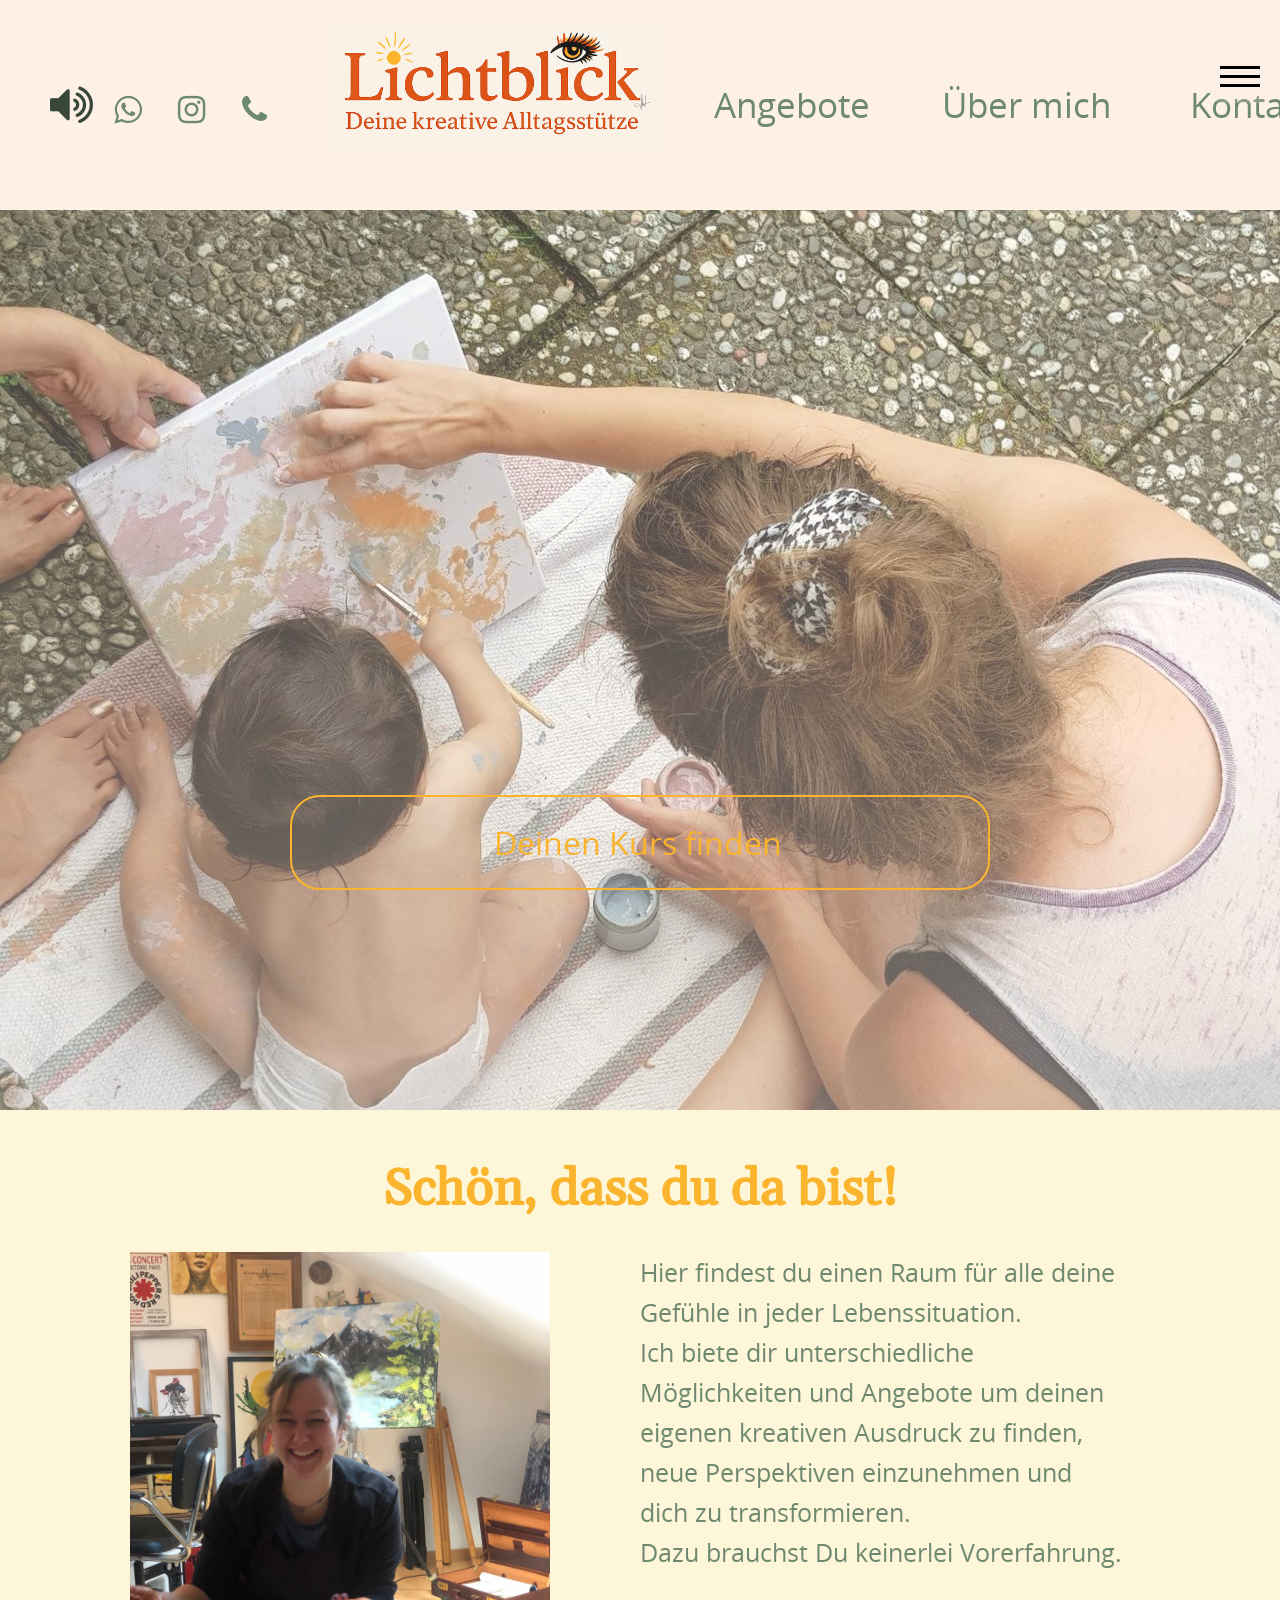
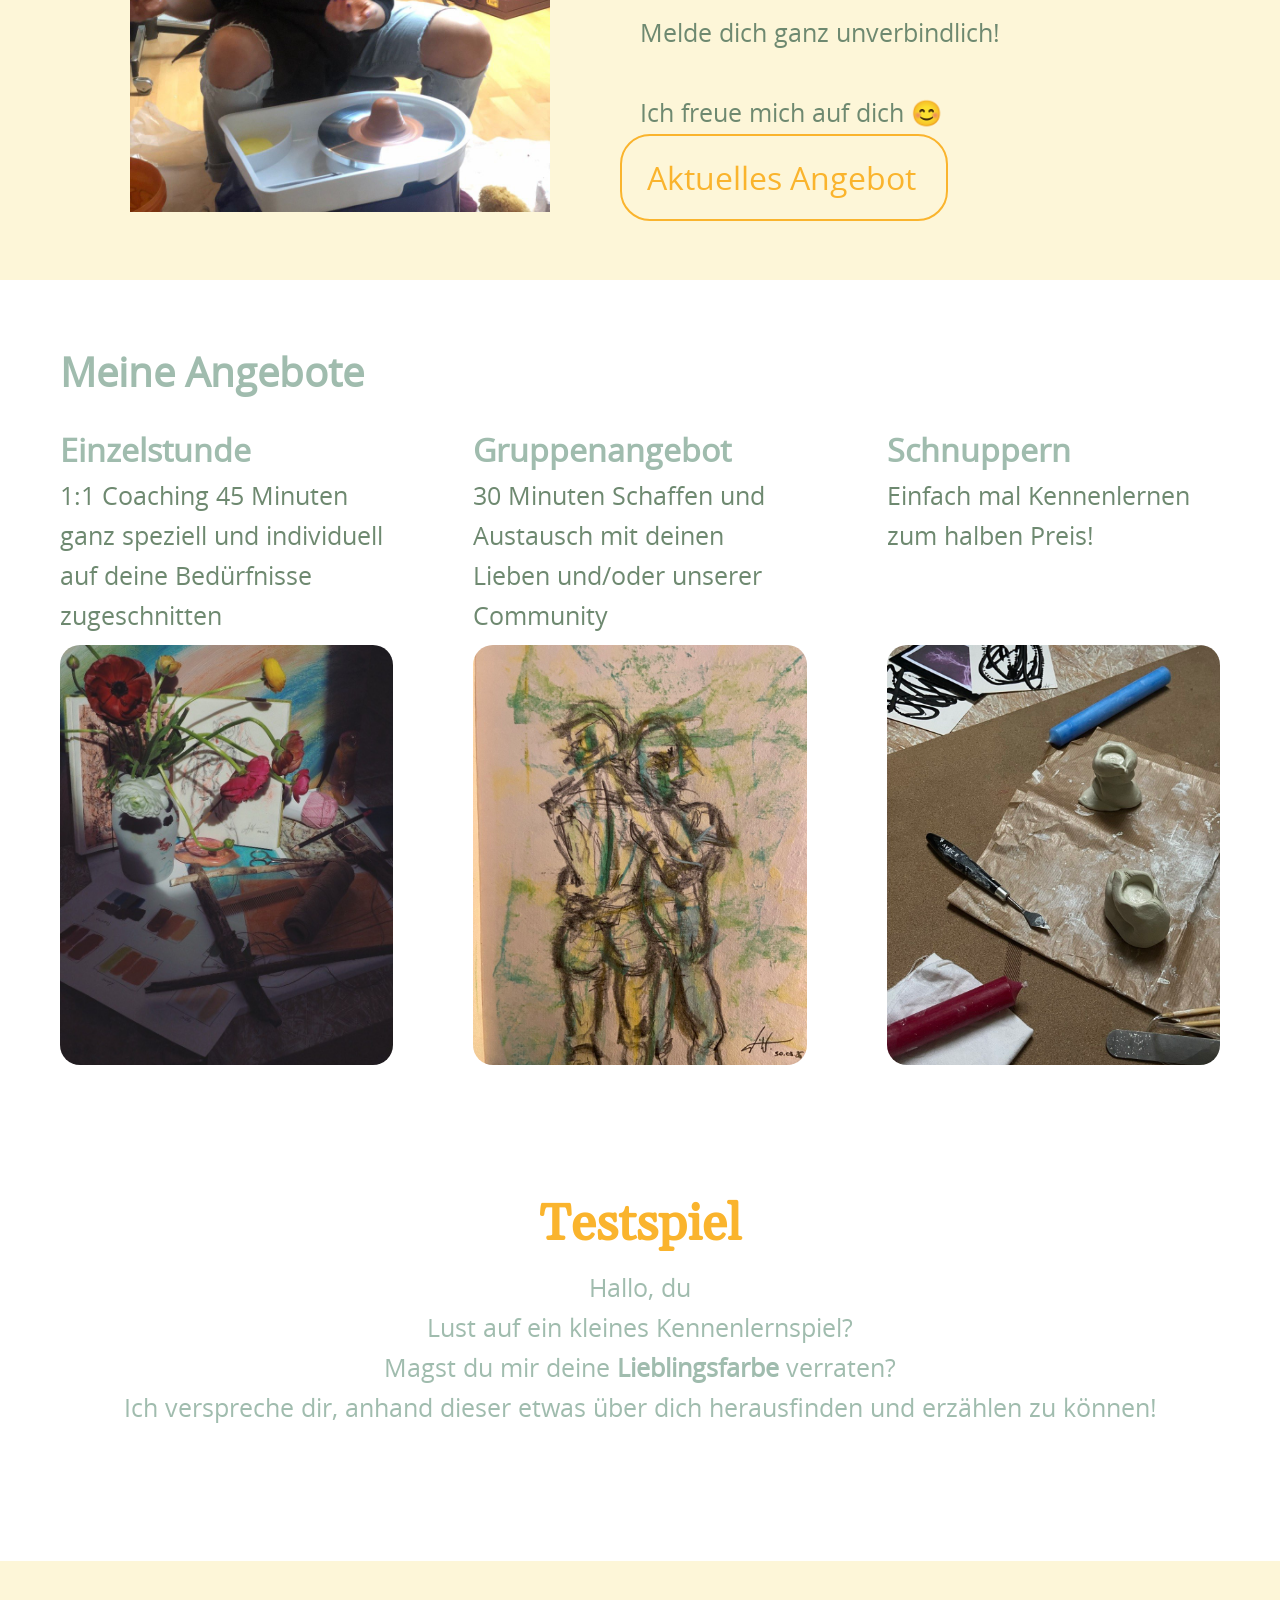
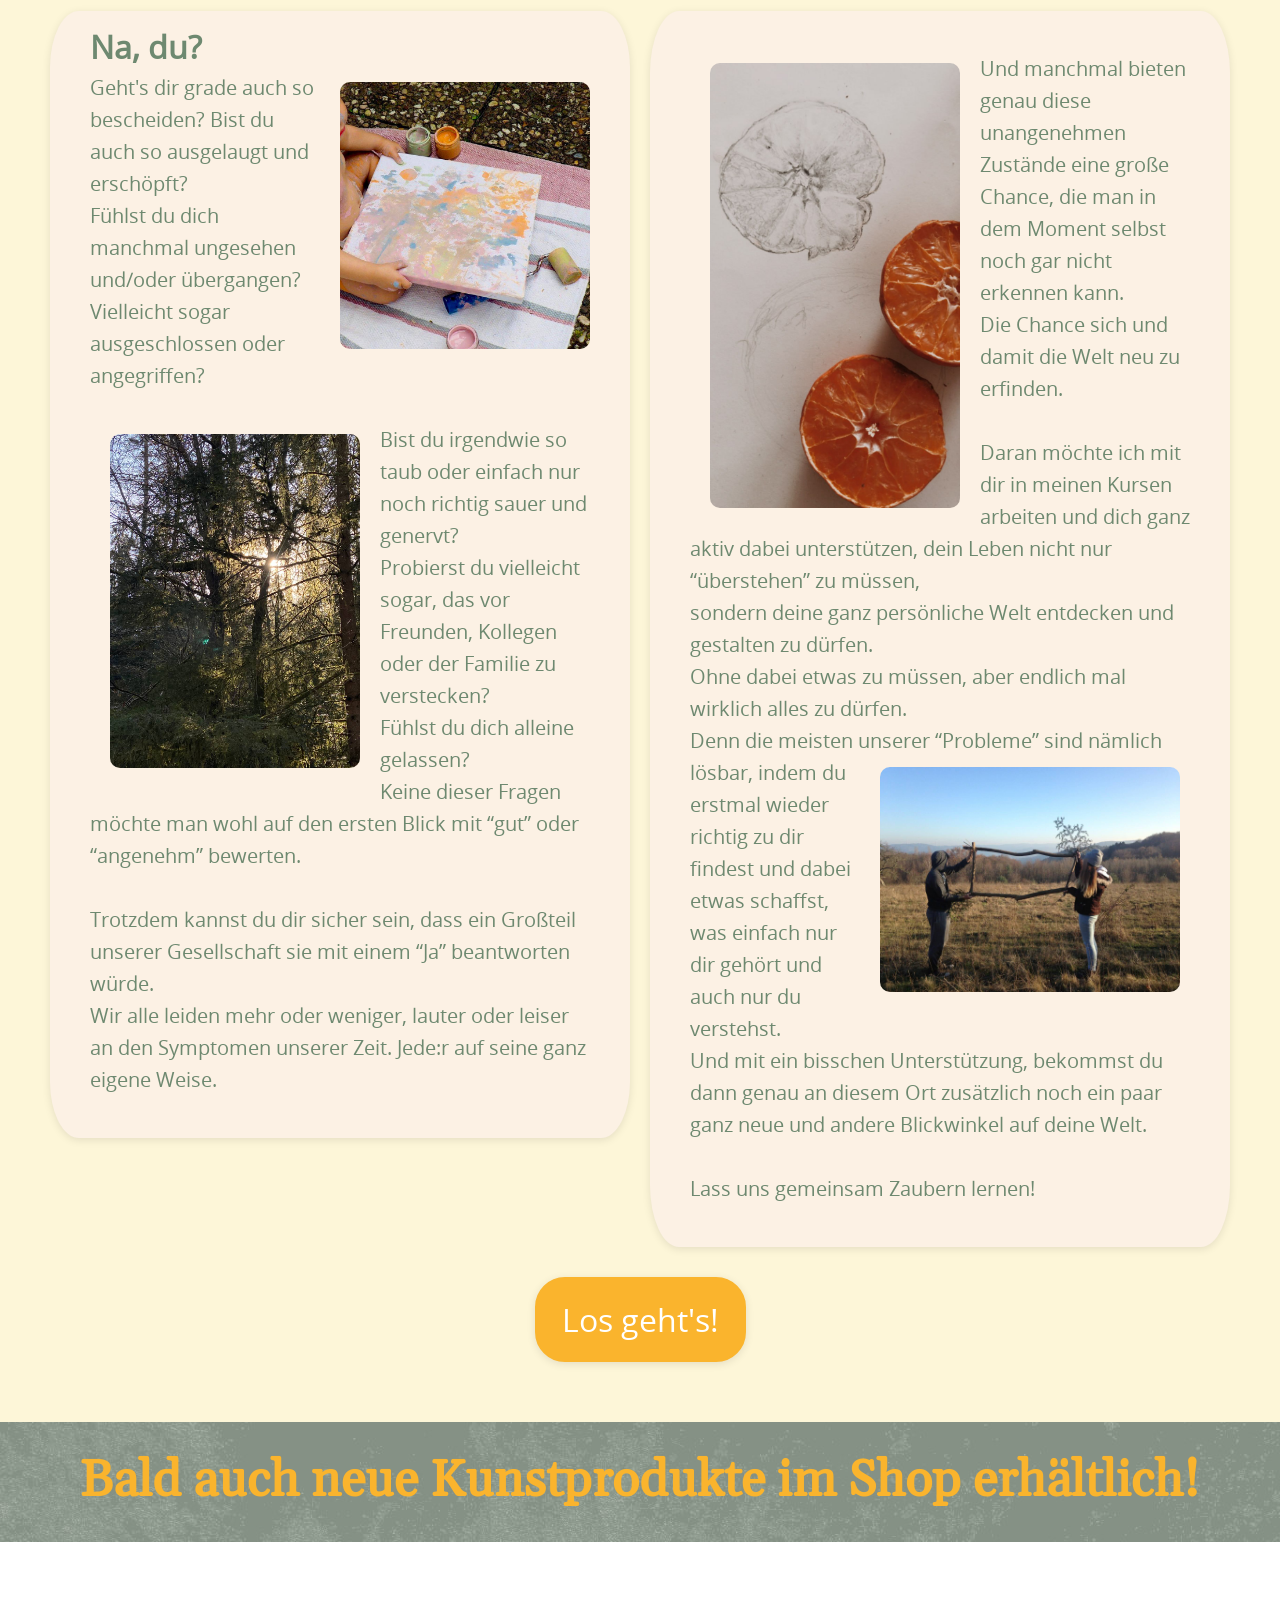
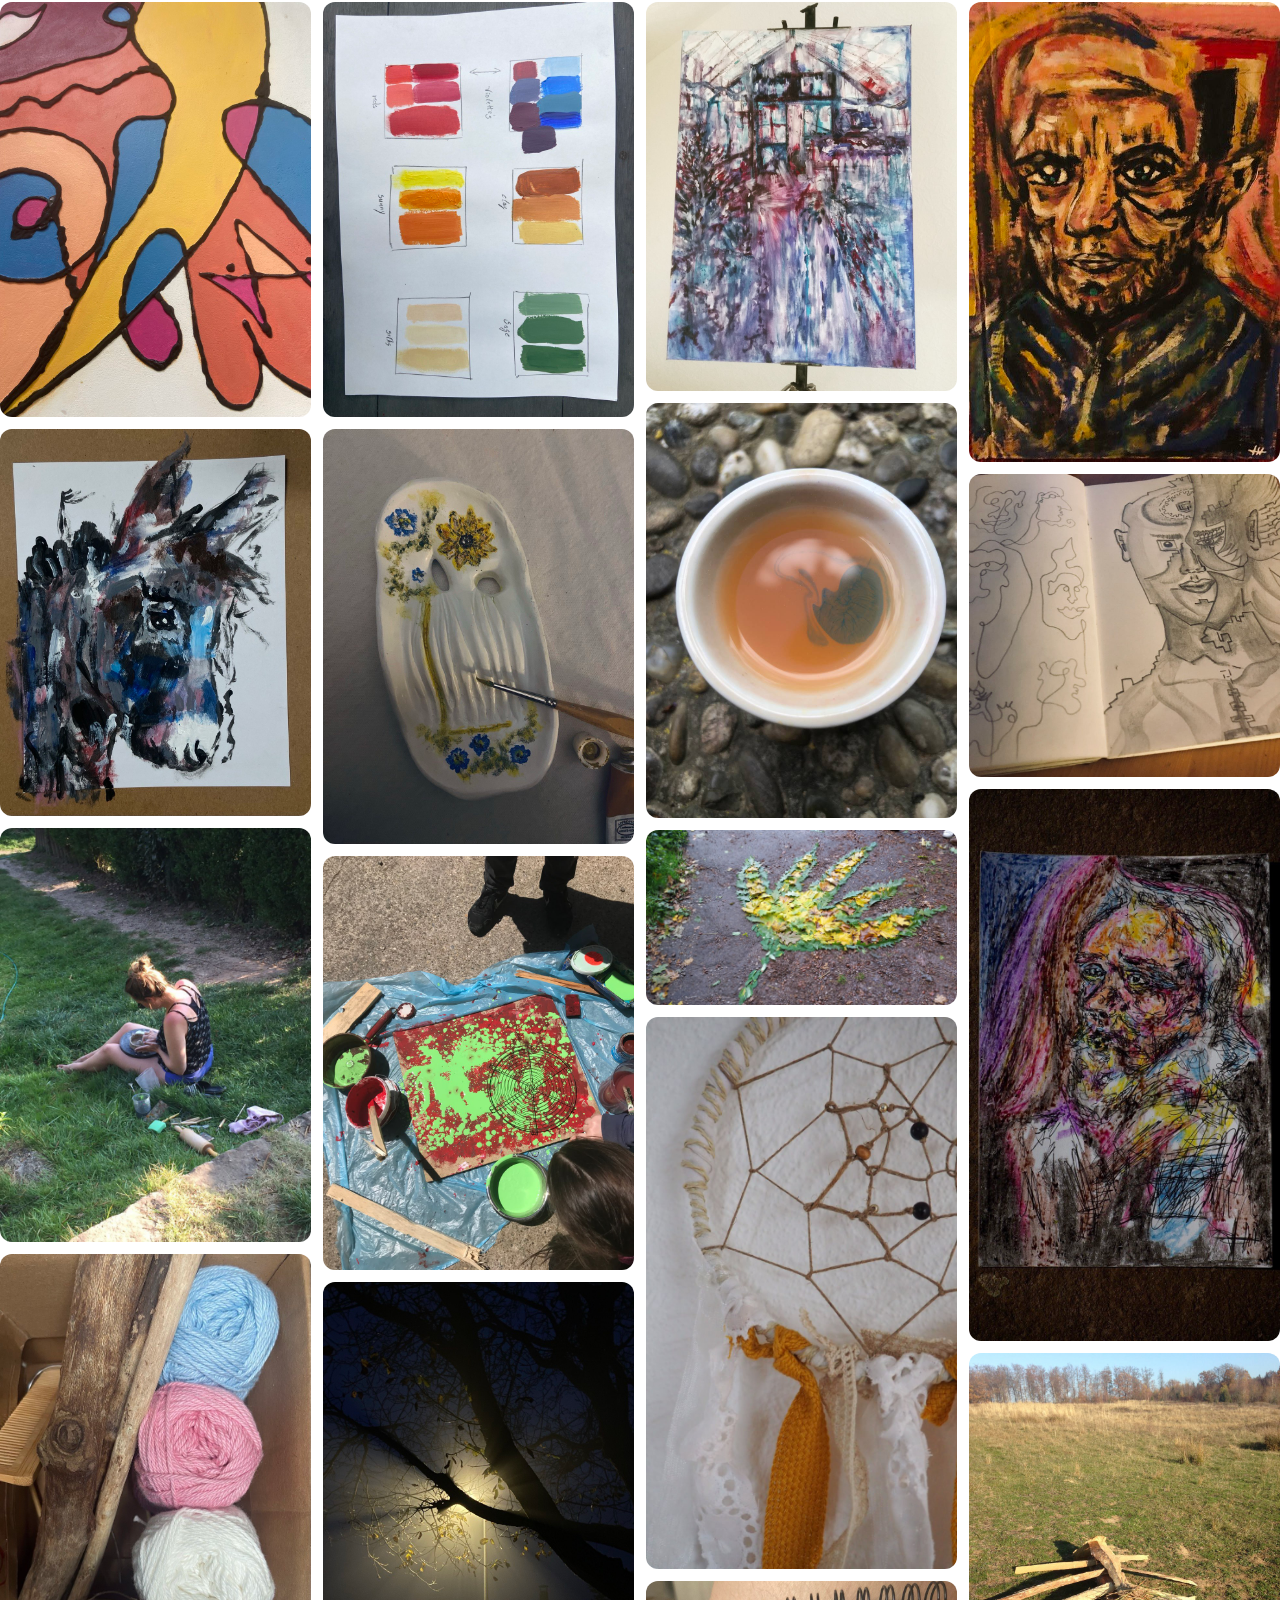
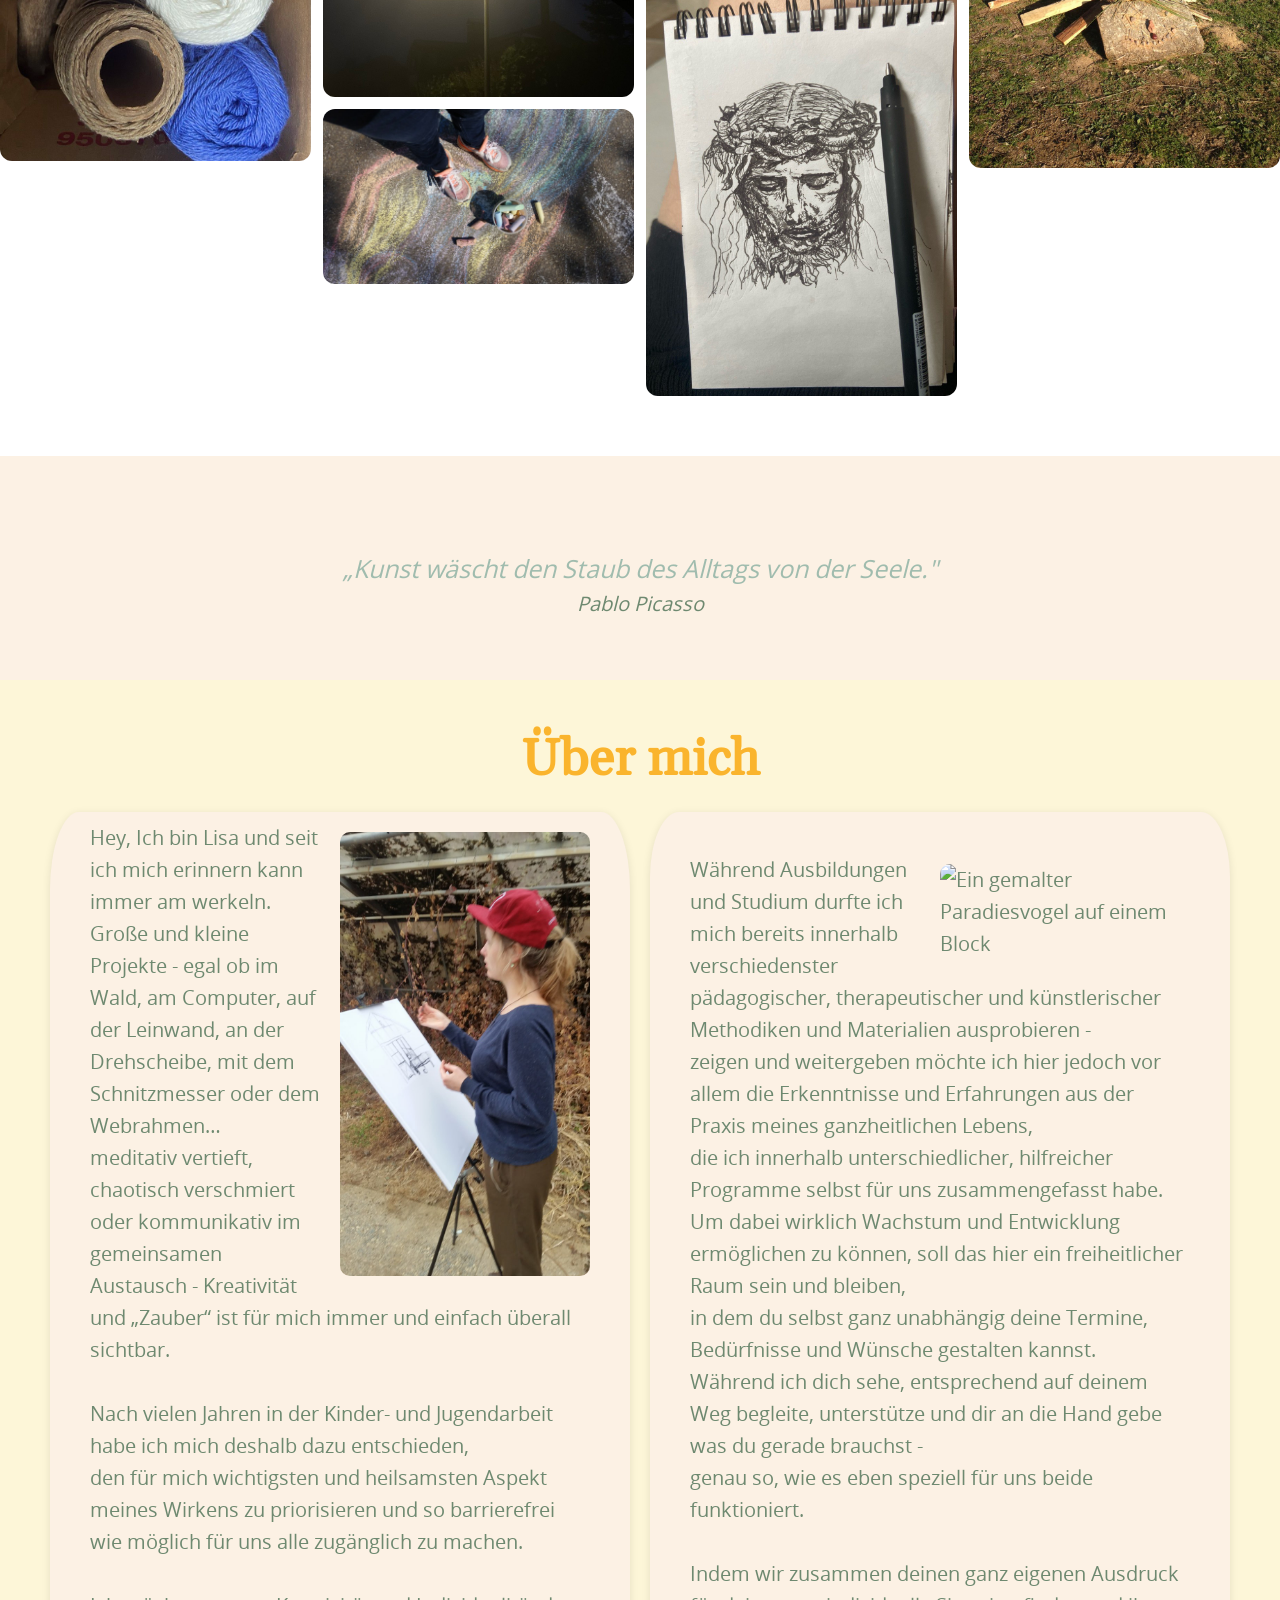
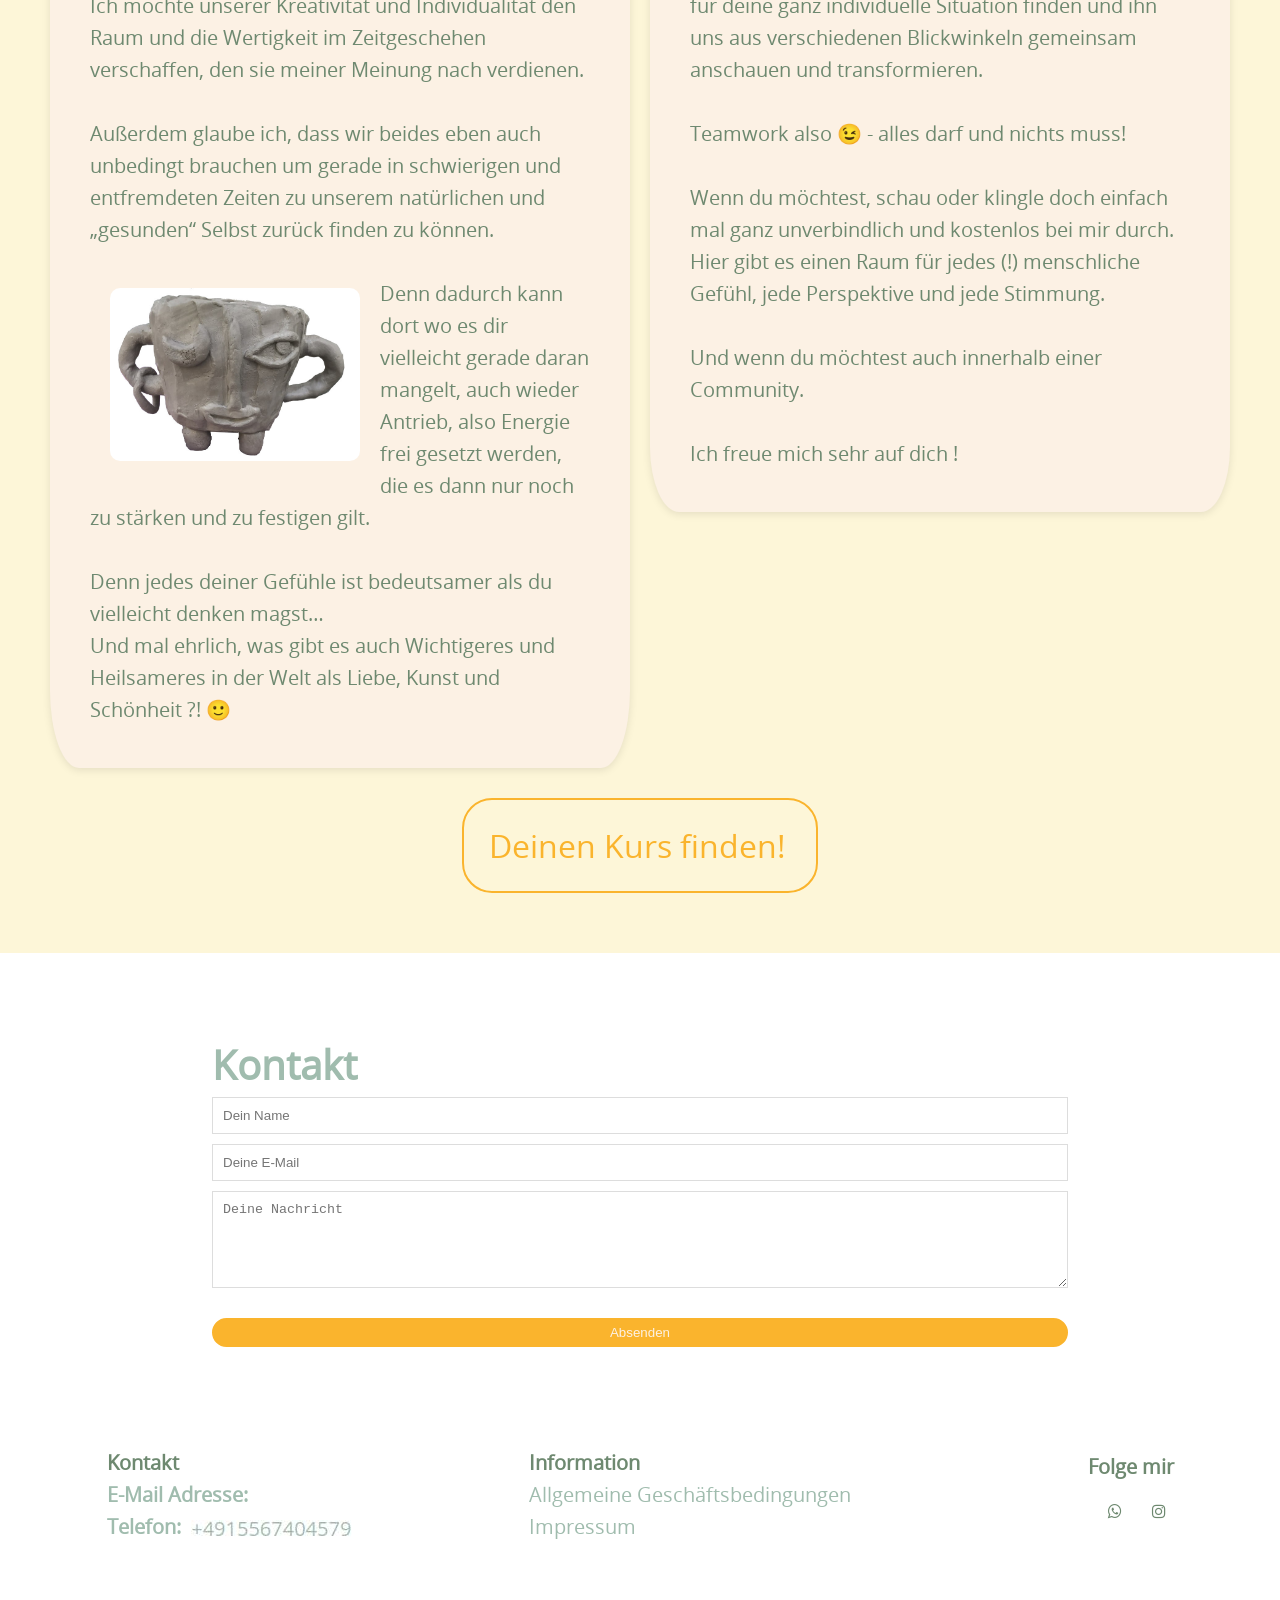
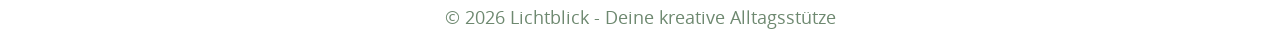
==== commit 729db2dd: "Update index.html" ====
--- a/index.html
+++ b/index.html
@@ -49,9 +49,15 @@
      <div class="container header-inner" id="menub">
         <div class="social-header" >     
         <div class="social">
-            
+         <a onclick="audioPlay()" class="fa fa-volume-up" style="font-size:46px; color:var(--darker-sage);">
+            <audio>
+              <source src="horse.ogg" type="audio/ogg">
+              <source src="horse.mp3" type="audio/mpeg">
+            Your browser does not support the audio element.
+            </audio>
+            </a>   
         <a href="#" class="fa fa-whatsapp"></a>
-<a id="contrast-toggle" class="fa fa-sticky-note"></a>
+
             <a href="#" class="fa fa-instagram"></a>
             
             
@@ -63,7 +69,7 @@
         </div>
         <!--Desktop-Navigation-->
         <div class="header-bar">
-        <nav id="navbar" aria-label="Desktop Navigation">
+        <nav id="navbar" aria-la        bel="Desktop Navigation">
             <a href="#services">Angebote</a>
             <a href="#text">Über mich</a>
             <a href="#contact">Kontakt</a>
--- a/style.css
+++ b/style.css
@@ -6,6 +6,7 @@
     --yellow-light:#fdf6d8;
     --white: #fff;
     --outline:#ff990010;
+    --darker-sage: #39473A;
 }
 
 [data-theme="contrast"] {
@@ -259,7 +260,7 @@
       transform: translateY(-5px);
 }
     .title{
-        padding-left: 1em;
+        
         padding-right: 3em;
 }
     .title img{
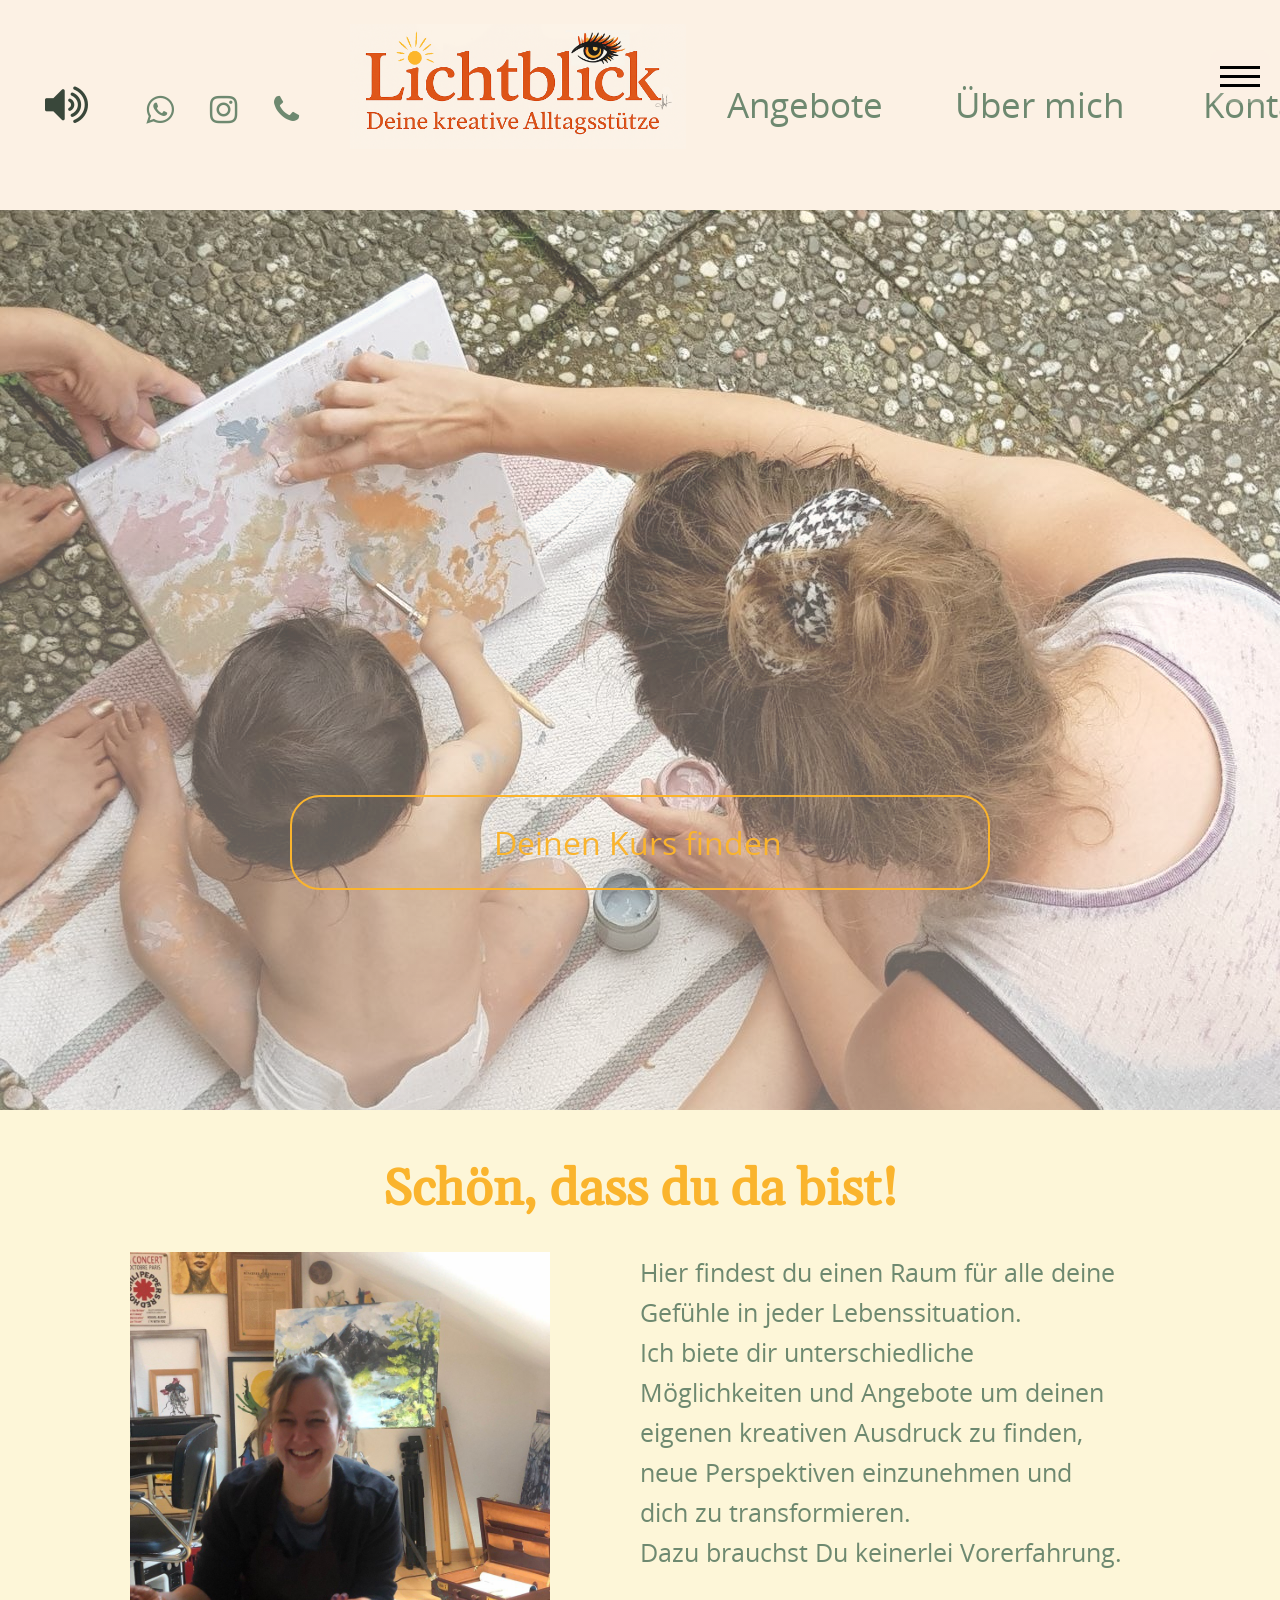
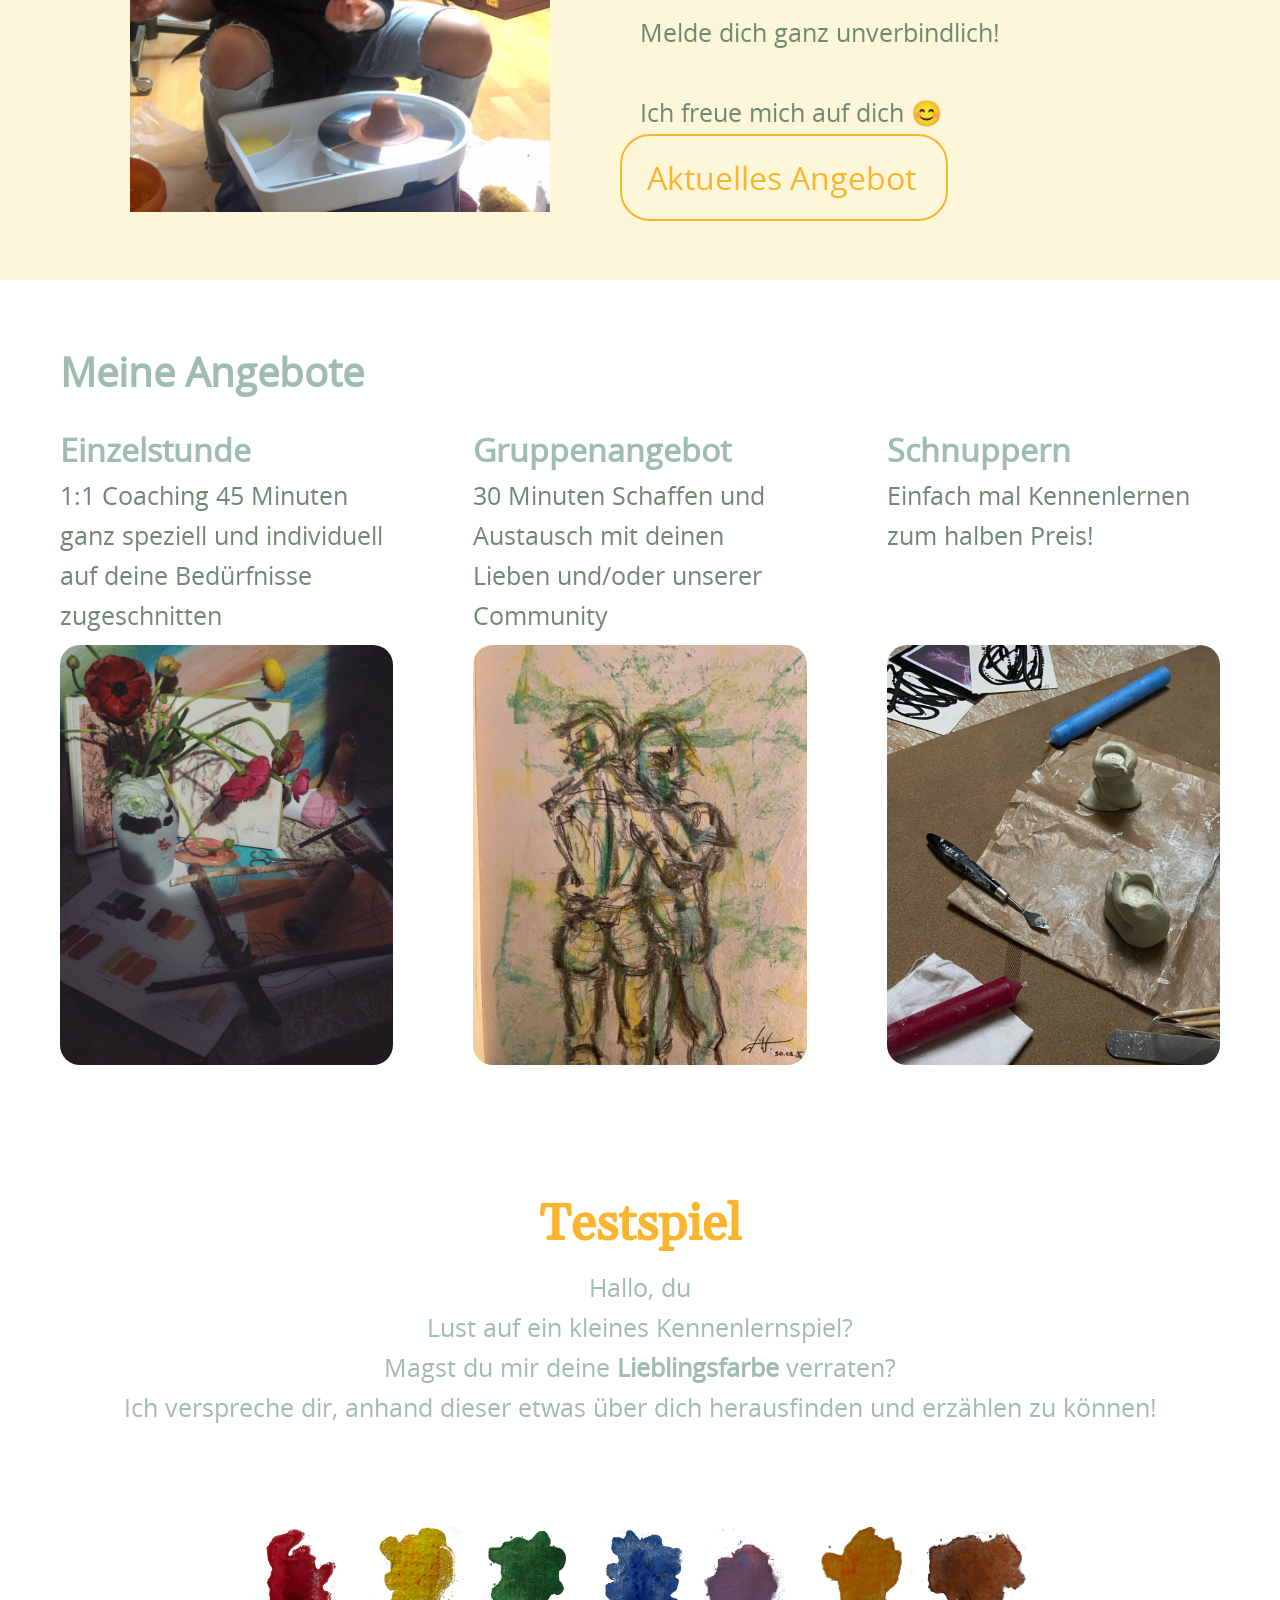
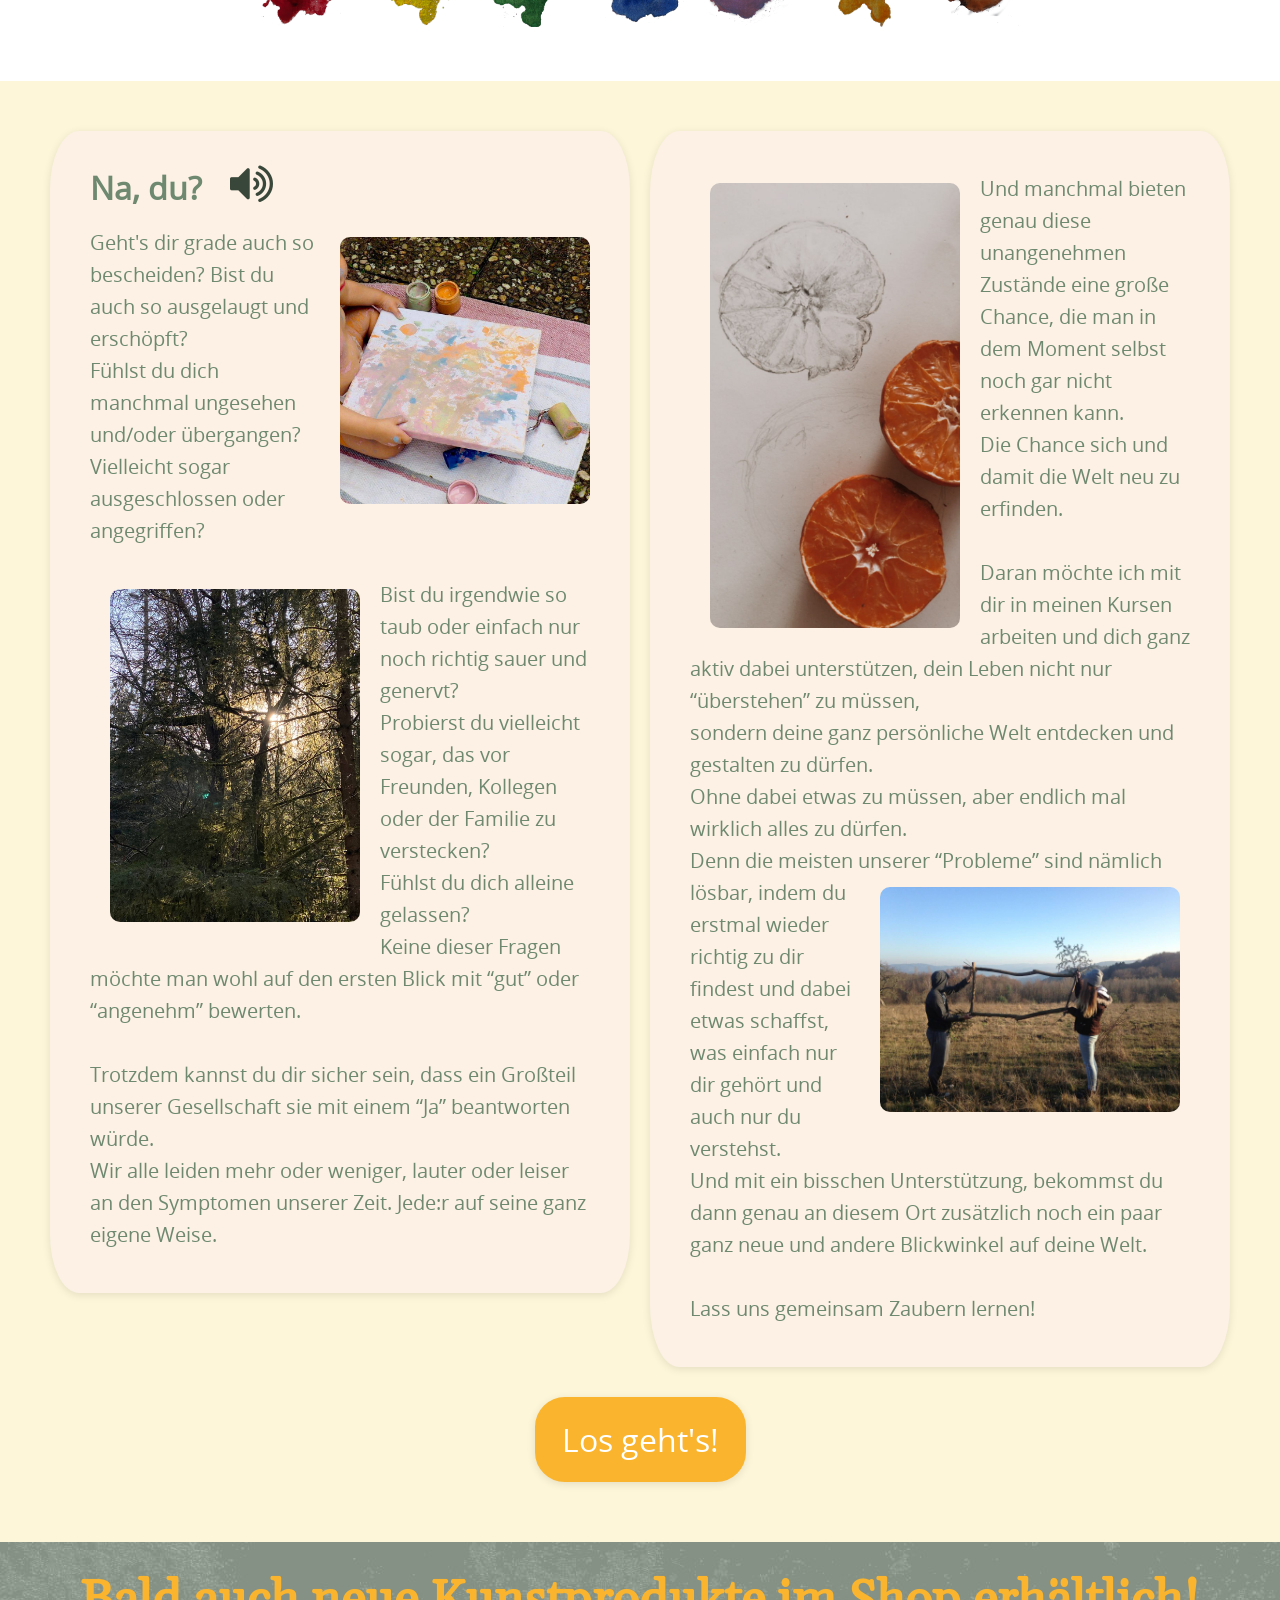
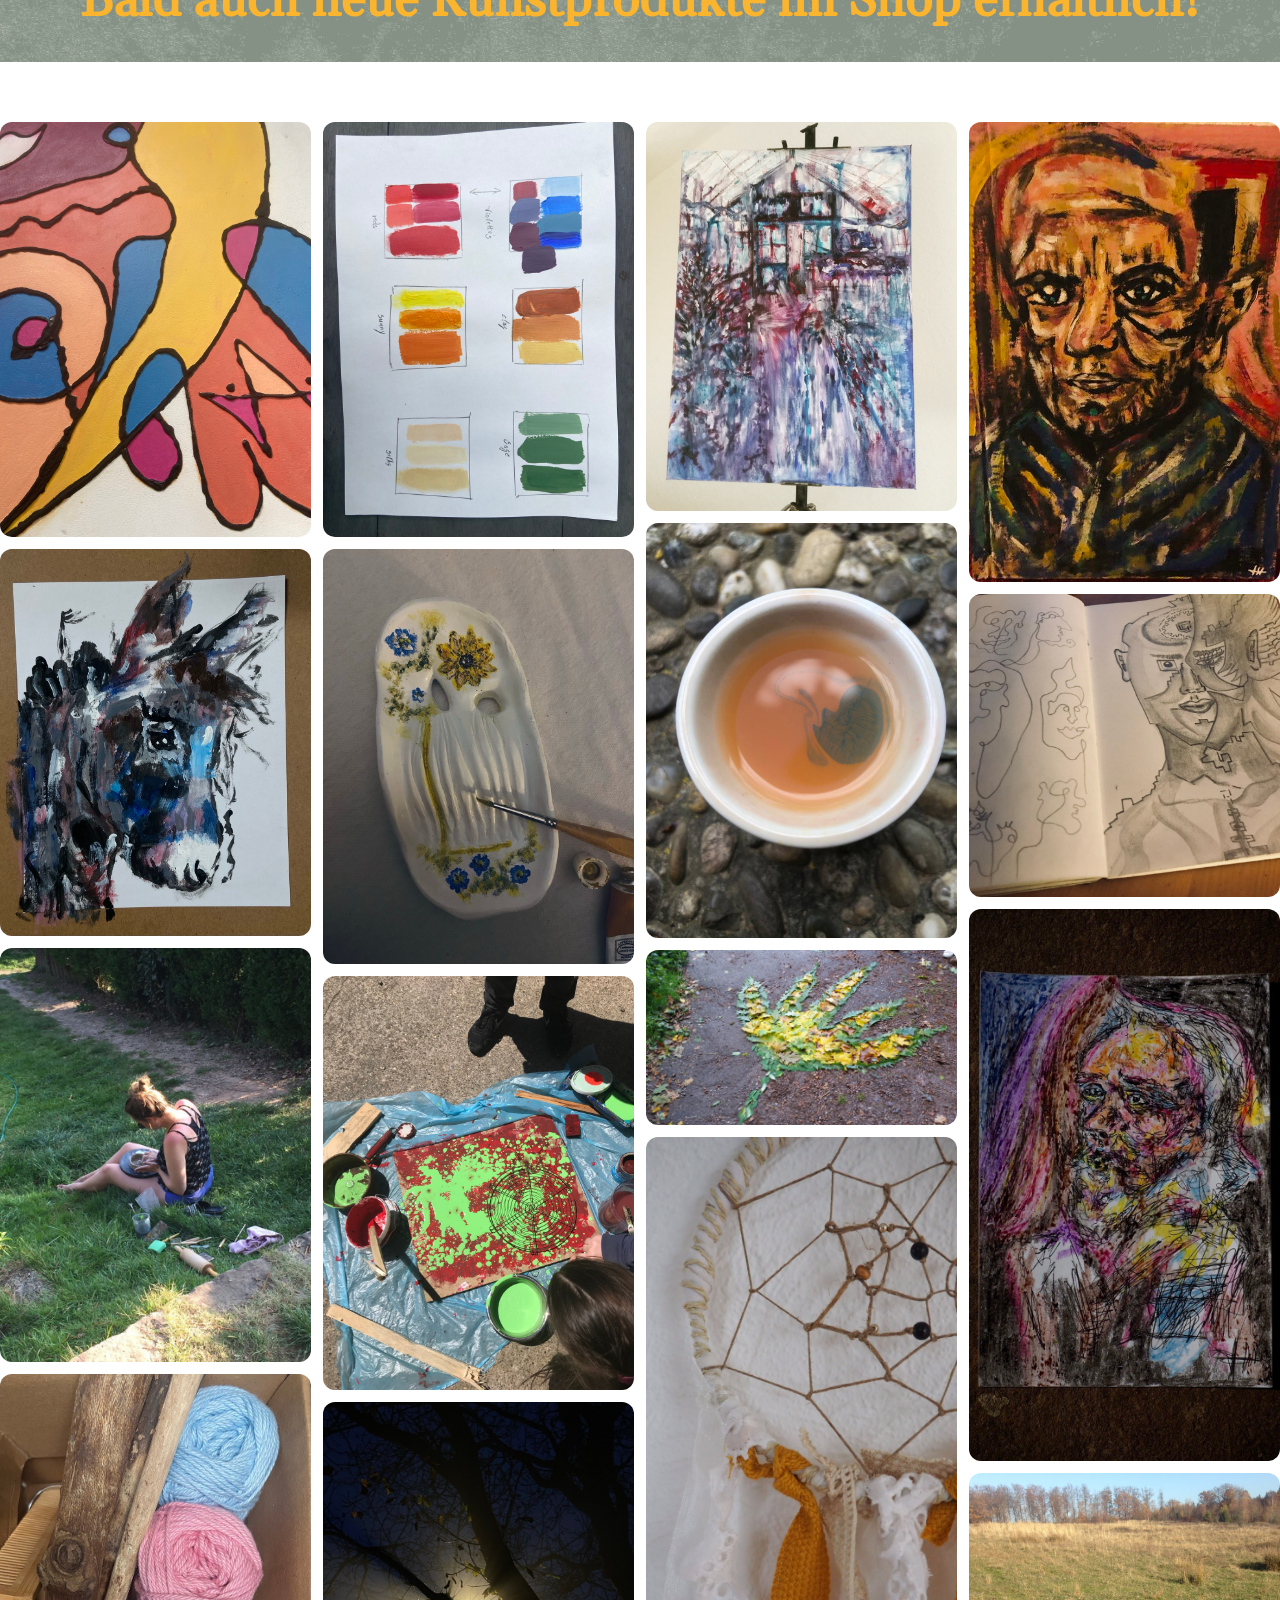
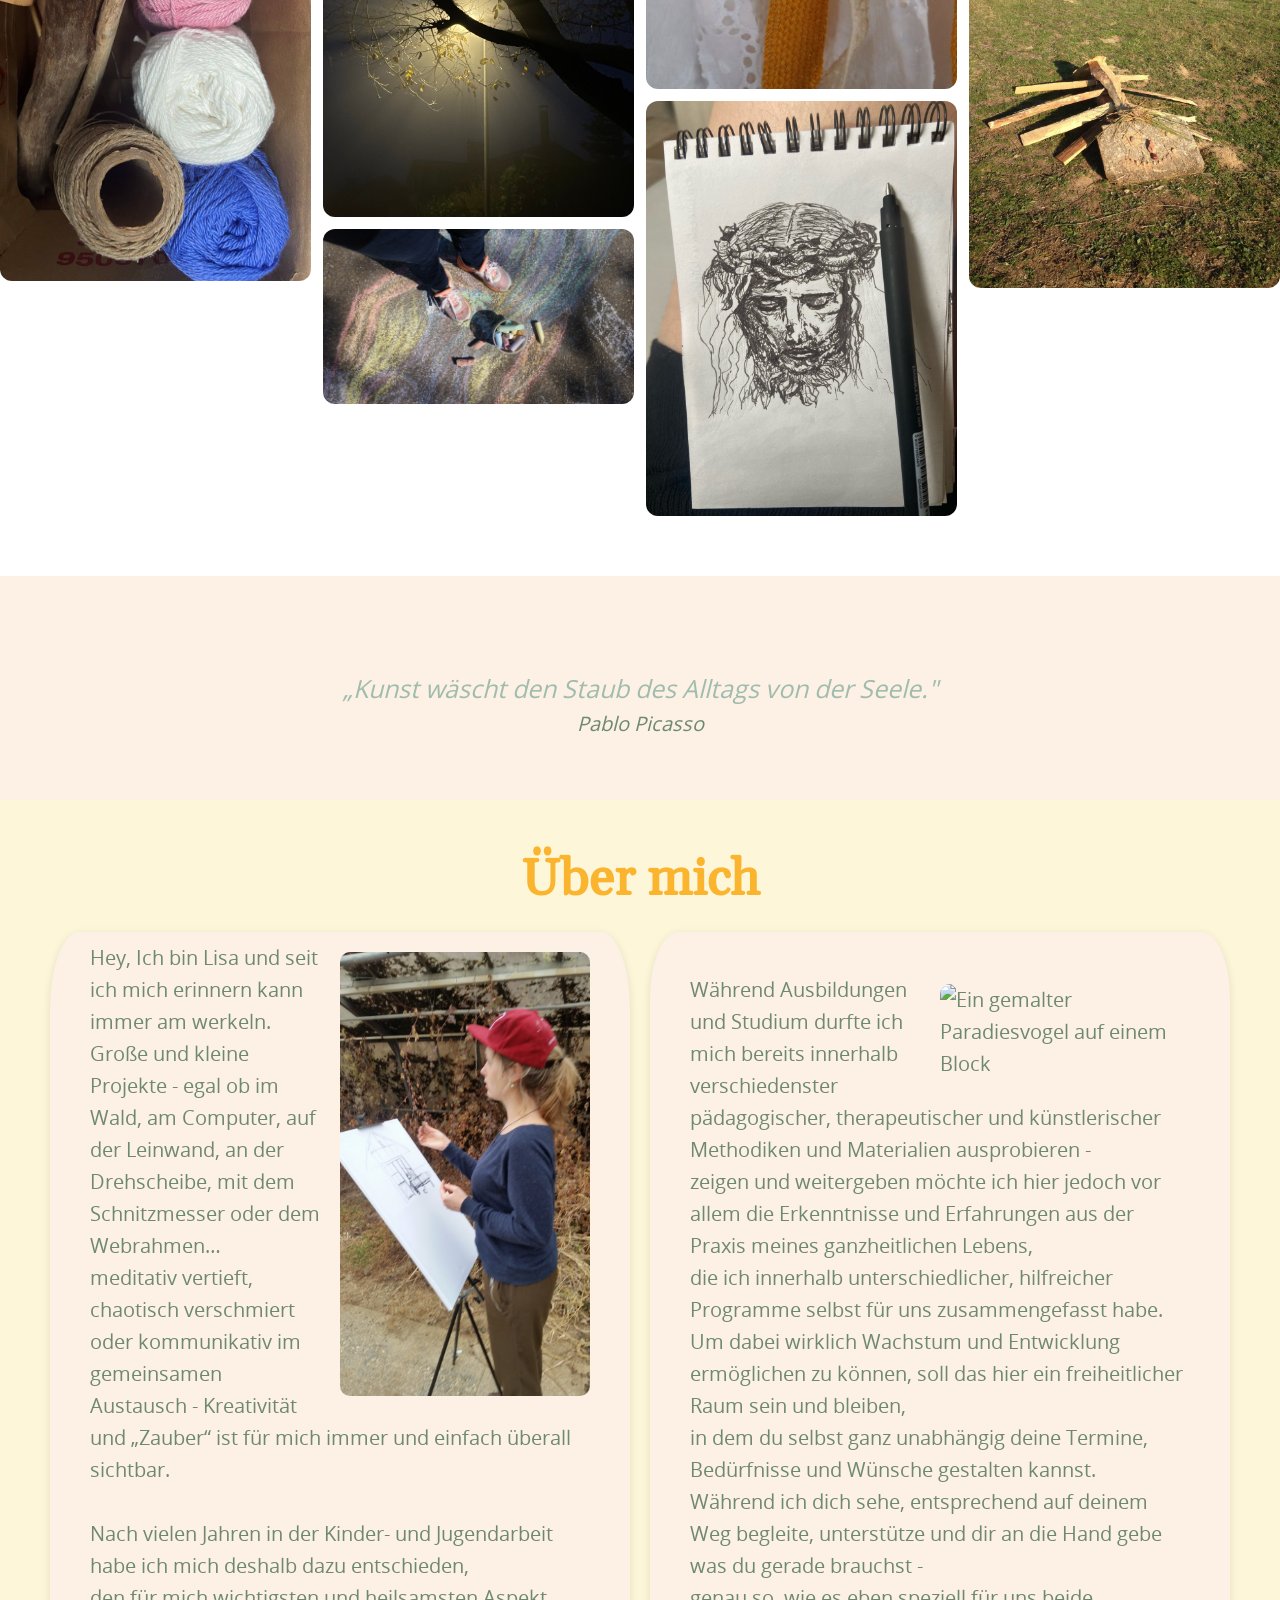
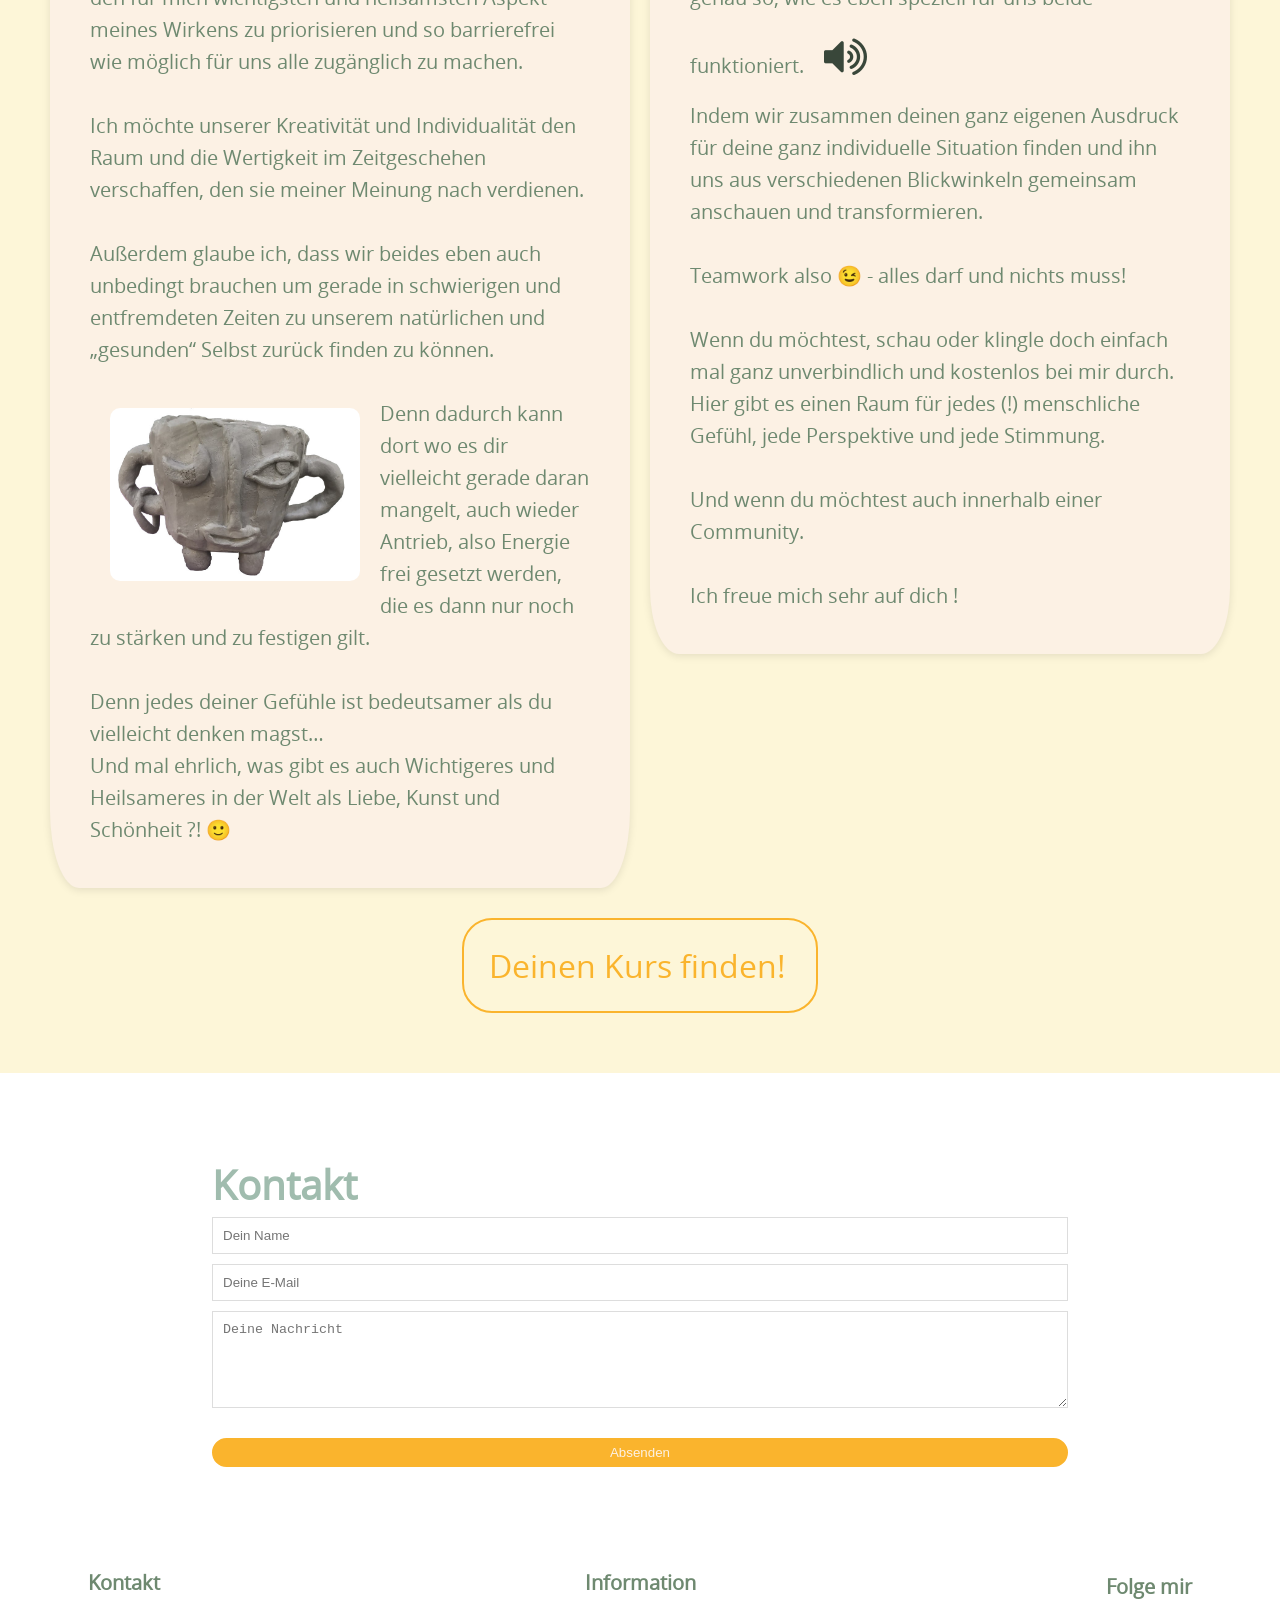
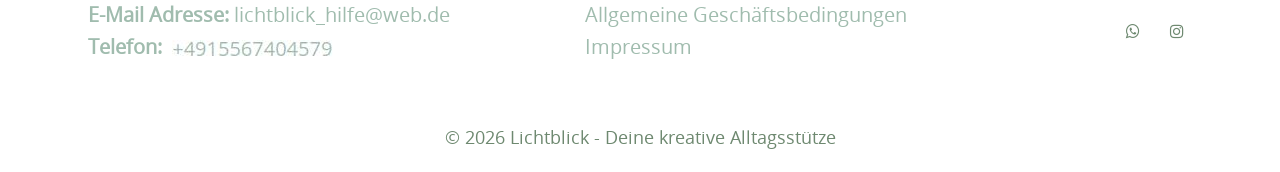
==== commit 15dbaed3: "Update index.html" ====
--- a/index.html
+++ b/index.html
@@ -42,26 +42,28 @@
         
         <a id="phone" href="#" class="phone-link fa fa-phone"><p>Ruf einfach an!</p></a>
     </nav>
-
         <!--Header-->
             <header>
         <!--Social Media Links-->
      <div class="container header-inner" id="menub">
         <div class="social-header" >     
-        <div class="social">
-         <a onclick="audioPlay()" class="fa fa-volume-up" style="font-size:46px; color:var(--darker-sage);">
-            <audio>
-              <source src="horse.ogg" type="audio/ogg">
-              <source src="horse.mp3" type="audio/mpeg">
-            Your browser does not support the audio element.
-            </audio>
-            </a>   
-        <a href="#" class="fa fa-whatsapp"></a>
-
-            <a href="#" class="fa fa-instagram"></a>
-            
-            
-            <a href="#" class="phone-link fa fa-phone"></a>
+   <div class="social">
+        <i id="icon1" 
+           aria-label="Play Audio Description Track 1" 
+           onclick="toggleAudio()" 
+           class="fa fa-volume-up" 
+           style="font-size:46px; color: var(--darker-sage); cursor: pointer;">
+        </i>  
+
+        <audio id="myAudio1">
+          <source src="audio1.ogg" type="audio/ogg">
+          <source src="horse.mp3" type="audio/mpeg">
+          Your browser does not support the audio element.
+        </audio>
+        <a href="#" class="fa fa-whatsapp"></a> 
+        <a href="#" class="fa fa-instagram"></a>
+        <a href="#" class="phone-link fa fa-phone"></a>
+
         </div>
         <!--Logo-->
         <div class ="title">
@@ -69,7 +71,7 @@
         </div>
         <!--Desktop-Navigation-->
         <div class="header-bar">
-        <nav id="navbar" aria-la        bel="Desktop Navigation">
+        <nav id="navbar" aria-label="Desktop Navigation">
             <a href="#services">Angebote</a>
             <a href="#text">Über mich</a>
             <a href="#contact">Kontakt</a>
@@ -77,9 +79,7 @@
         </nav>
         </div>
             </header>
-
-
-        <!--Video-->
+    <!--Video-->
     <section class="hero">
         <!-- Video Hintergrund -->
       <video autoplay muted loop playsinline webkit-playsinline preload="auto" 
@@ -136,6 +136,7 @@
         <!--Angebote-->
     <section id="services" class="section">
       <div class="container">
+
         <h2>Meine Angebote</h2>
 
         <div class="cards">
@@ -194,7 +195,21 @@
             <div class="about-dark">
 
             <p>
-     <span class="highlight">Na, du?</span>     
+     <span class="highlight">Na, du?
+        <i id="icon2" 
+           aria-label="Play Audio Description Track 2" 
+           onclick="toggleAudio()" 
+           class="fa fa-volume-up" 
+           style="font-size:46px; color: var(--darker-sage); cursor: pointer;">
+        </i>  
+
+        <audio id="myAudio2">
+          <source src="audio2.ogg" type="audio/ogg">
+          <source src="horse.mp3" type="audio/mpeg">
+          Your browser does not support the audio element.
+        </audio>
+
+   </span>     
            <br><img id="avi" class="text-icon" src="pictures/sp-avi.jpg" alt="Kind das mit Farben auf Leinwand malt" loading="lazy">
             Geht's dir grade auch so bescheiden?
 
@@ -400,8 +415,20 @@
 Während Ausbildungen und Studium durfte ich mich bereits innerhalb verschiedenster pädagogischer, therapeutischer und künstlerischer Methodiken und Materialien ausprobieren -<br> zeigen und weitergeben möchte ich hier jedoch vor allem die Erkenntnisse und Erfahrungen aus der Praxis meines ganzheitlichen Lebens, <br>die ich innerhalb unterschiedlicher, hilfreicher Programme selbst für uns zusammengefasst habe.
     Um dabei wirklich Wachstum und Entwicklung ermöglichen zu können, soll das hier ein freiheitlicher Raum sein und bleiben,<br>   in dem du selbst ganz unabhängig deine Termine, Bedürfnisse und Wünsche gestalten kannst.<br>  
 Während ich dich sehe, entsprechend auf deinem Weg begleite, unterstütze und dir an die Hand gebe was du gerade brauchst - <br>  
-genau so, wie es eben speziell für uns beide funktioniert.<br>   
-<br>  
+genau so, wie es eben speziell für uns beide funktioniert.<i id="icon3" 
+           aria-label="Play Audio Description Track 3" 
+           onclick="toggleAudio()" 
+           class="fa fa-volume-up" 
+           style="font-size:46px; color: var(--darker-sage); cursor: pointer;">
+        </i>  
+
+        <audio id="myAudio3">
+          <source src="audio3.ogg" type="audio/ogg">
+          <source src="horse.mp3" type="audio/mpeg">
+          Your browser does not support the audio element.
+        </audio>
+ <br>   
+
 Indem wir zusammen deinen ganz eigenen Ausdruck für deine ganz individuelle Situation finden und ihn uns aus verschiedenen Blickwinkeln gemeinsam anschauen und transformieren.<br>  
 <br>  
 Teamwork also 😉 - alles darf und nichts muss!<br>  
@@ -500,6 +527,7 @@
     <p class="copyright">© 2026 Lichtblick - Deine kreative Alltagsstütze</p>
 
     <script src="script.js"></script>
+
      <!-- jQuery -->
         <script src="https://ajax.googleapis.com/ajax/libs/jquery/3.5.1/jquery.min.js"></script>
         
--- a/style.css
+++ b/style.css
@@ -249,12 +249,16 @@
 }
     .social{
     padding-right: 3rem;
+    z-index:1000;
         
 }
     .social a{
         font-size: 2em;
         padding: 10px 30px;
        
+}
+.social i{
+        width: 2em;
 }
     .social a:hover {
       transform: translateY(-5px);
@@ -1166,4 +1170,3 @@
 #access{
     display: none;
 }
-
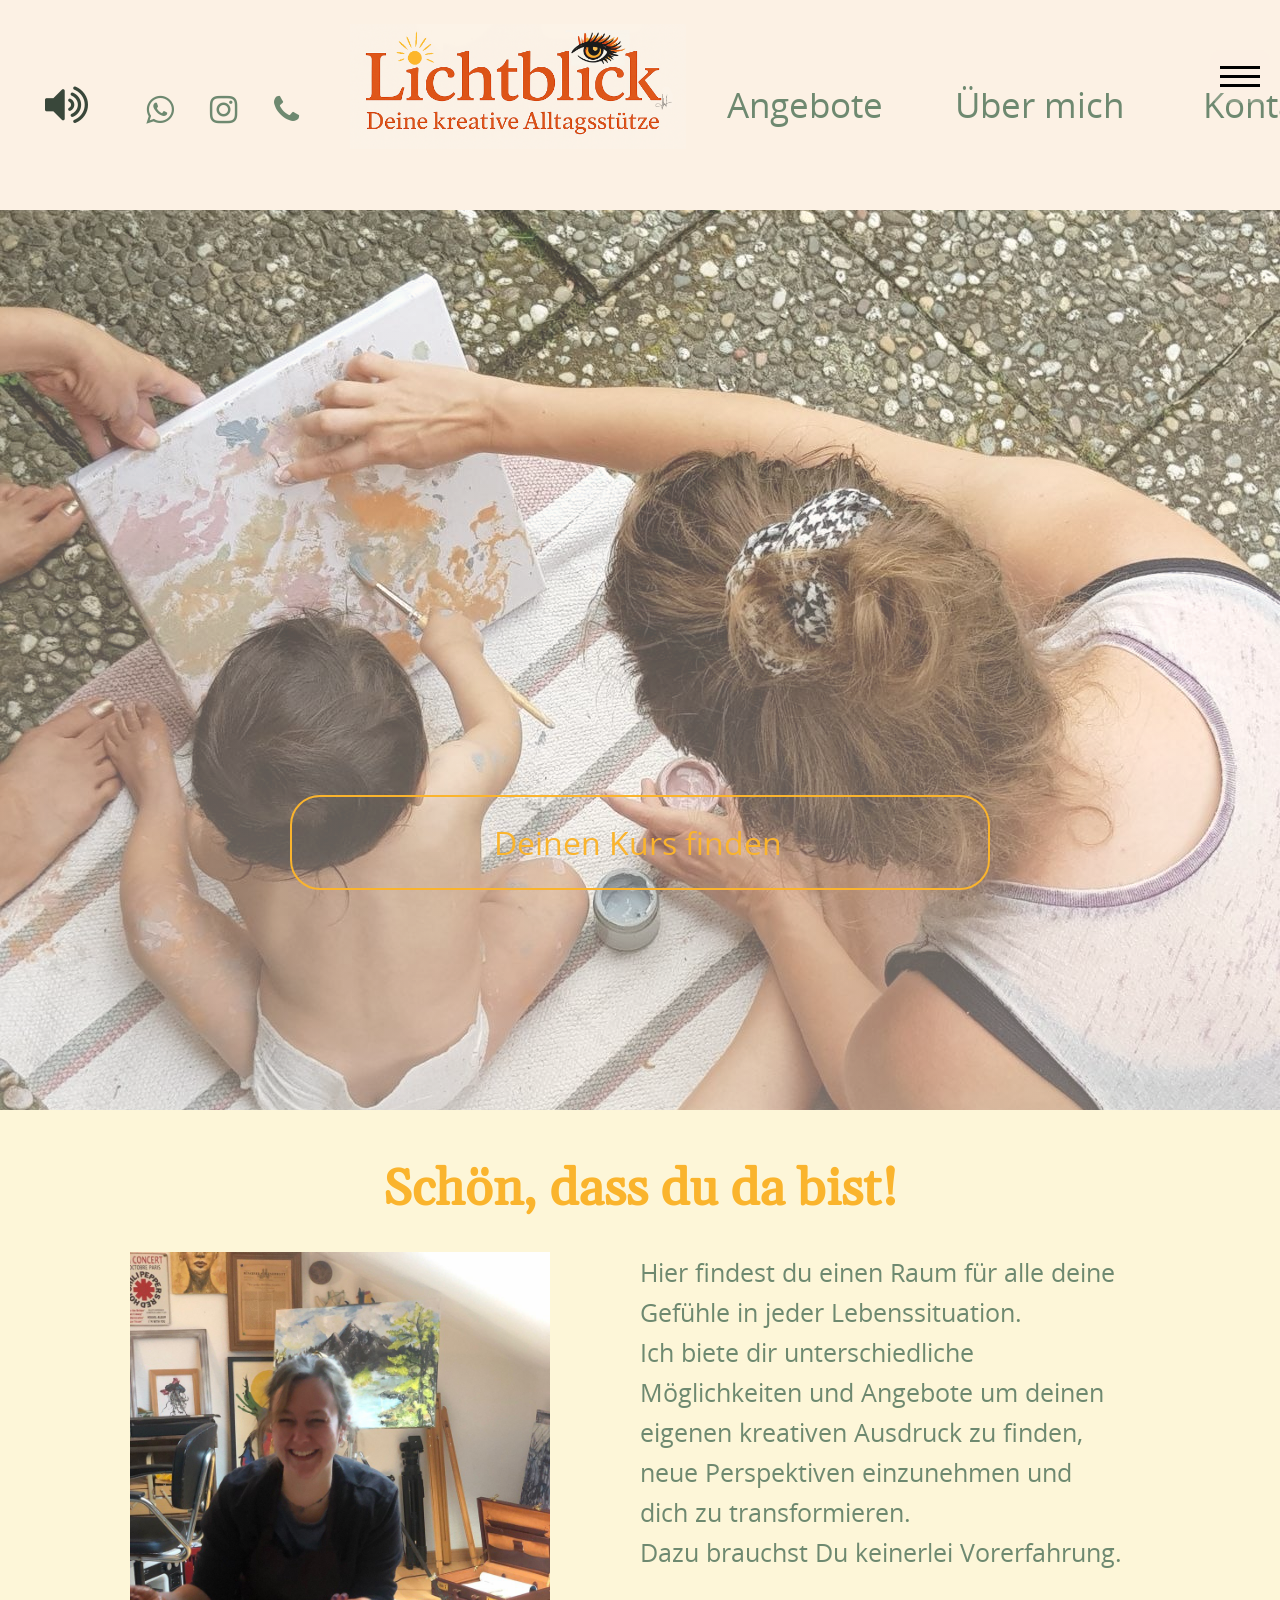
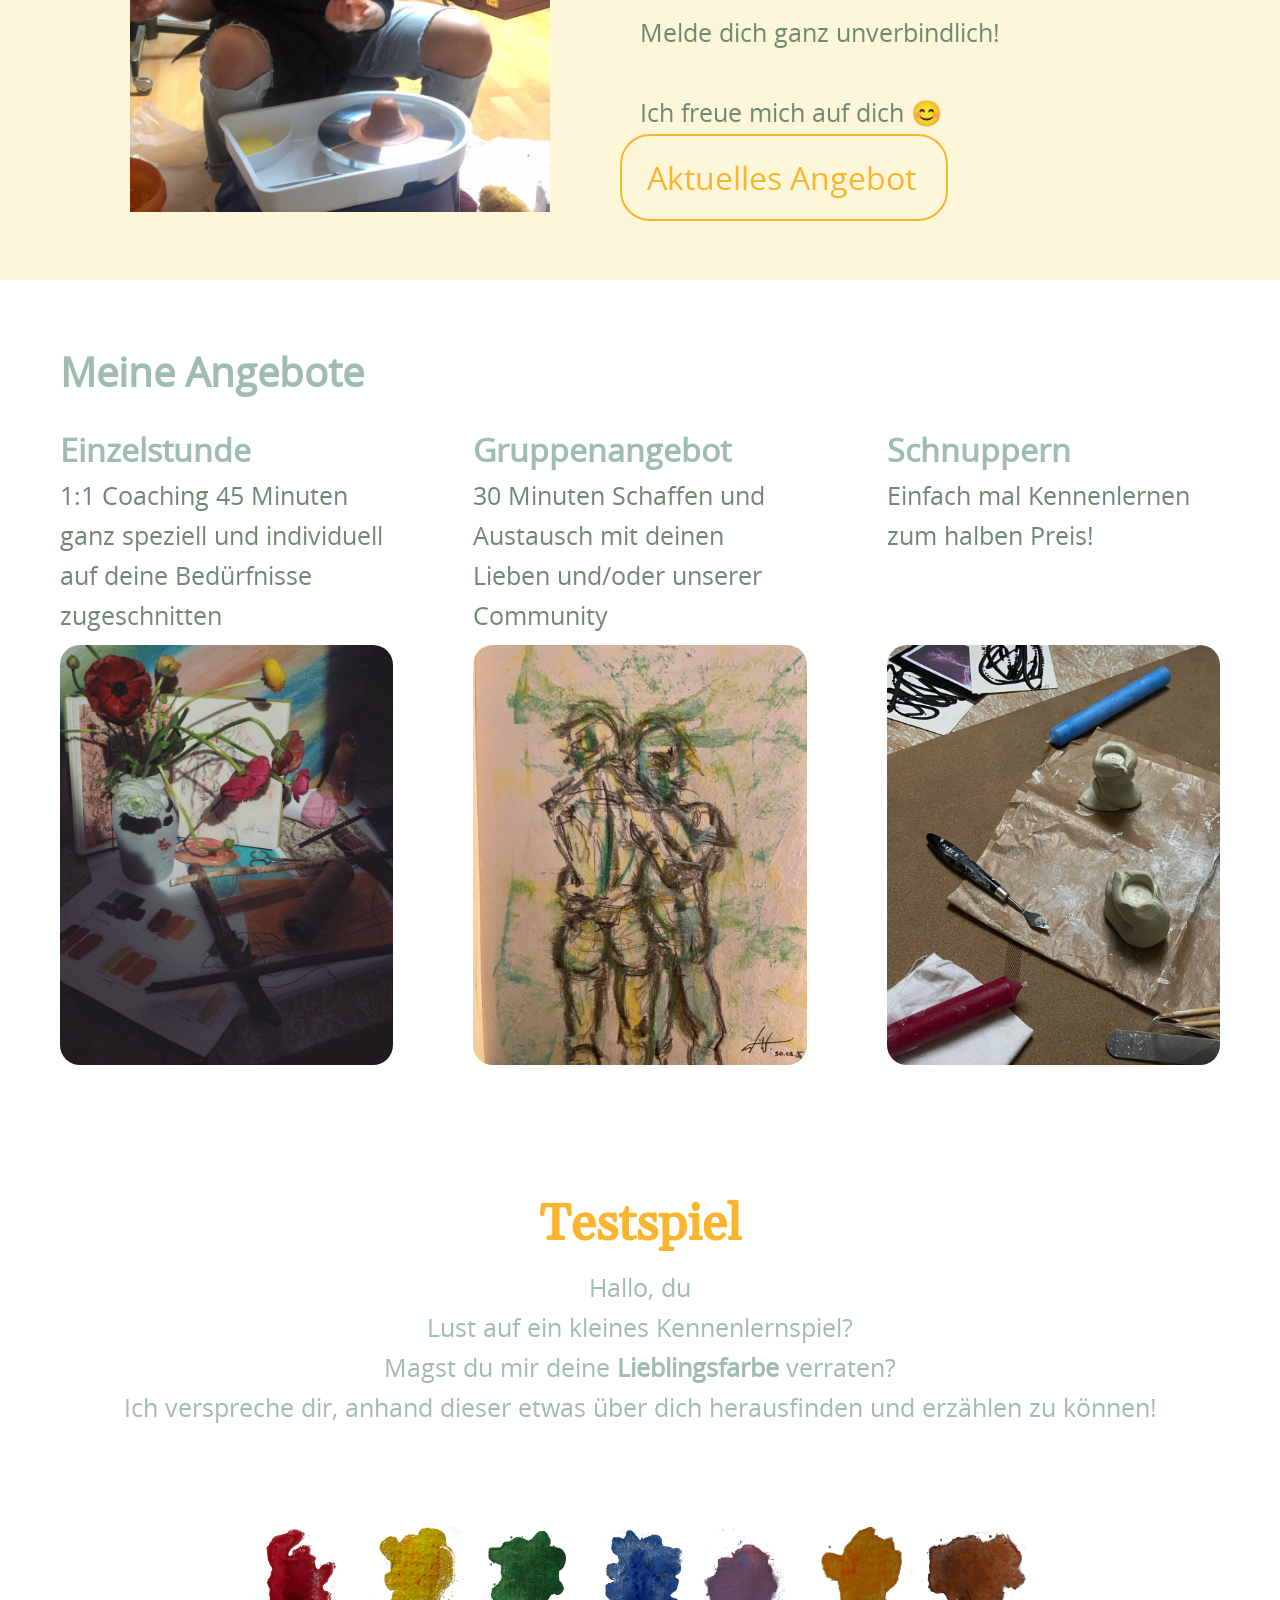
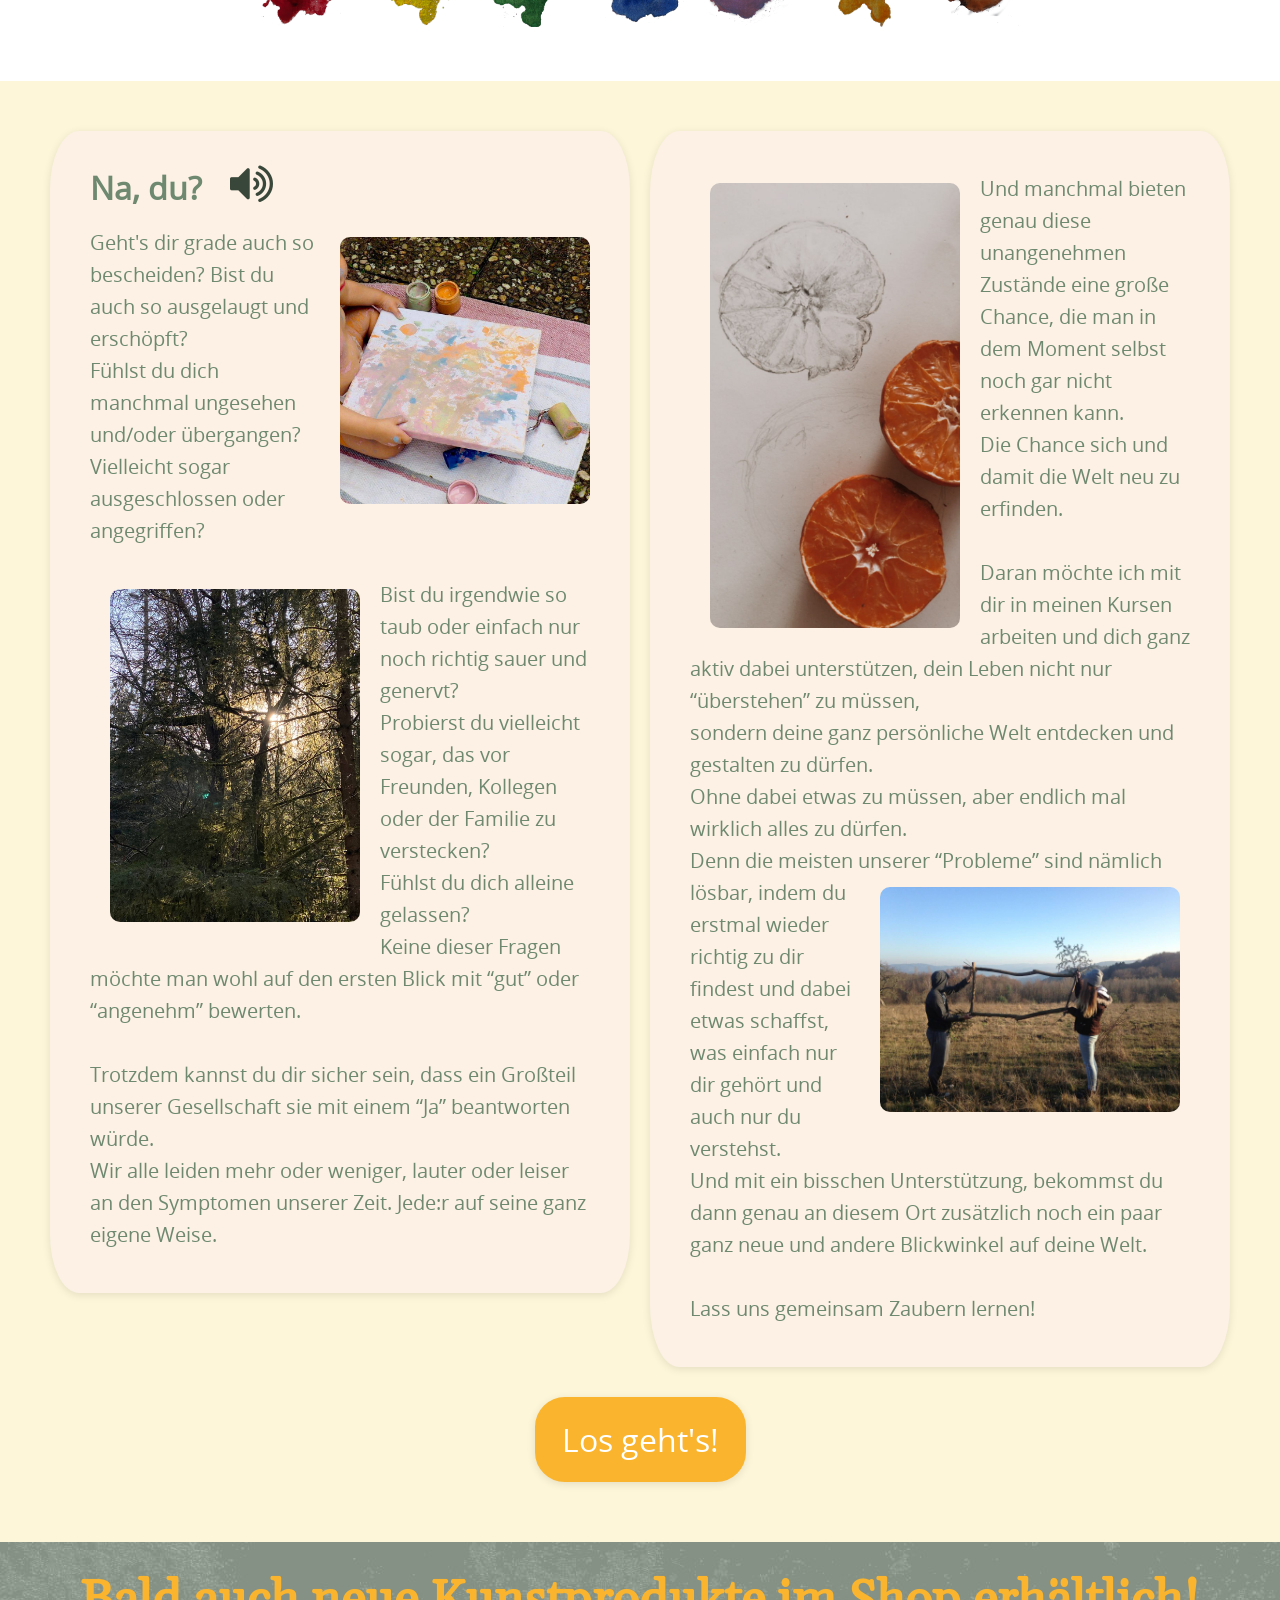
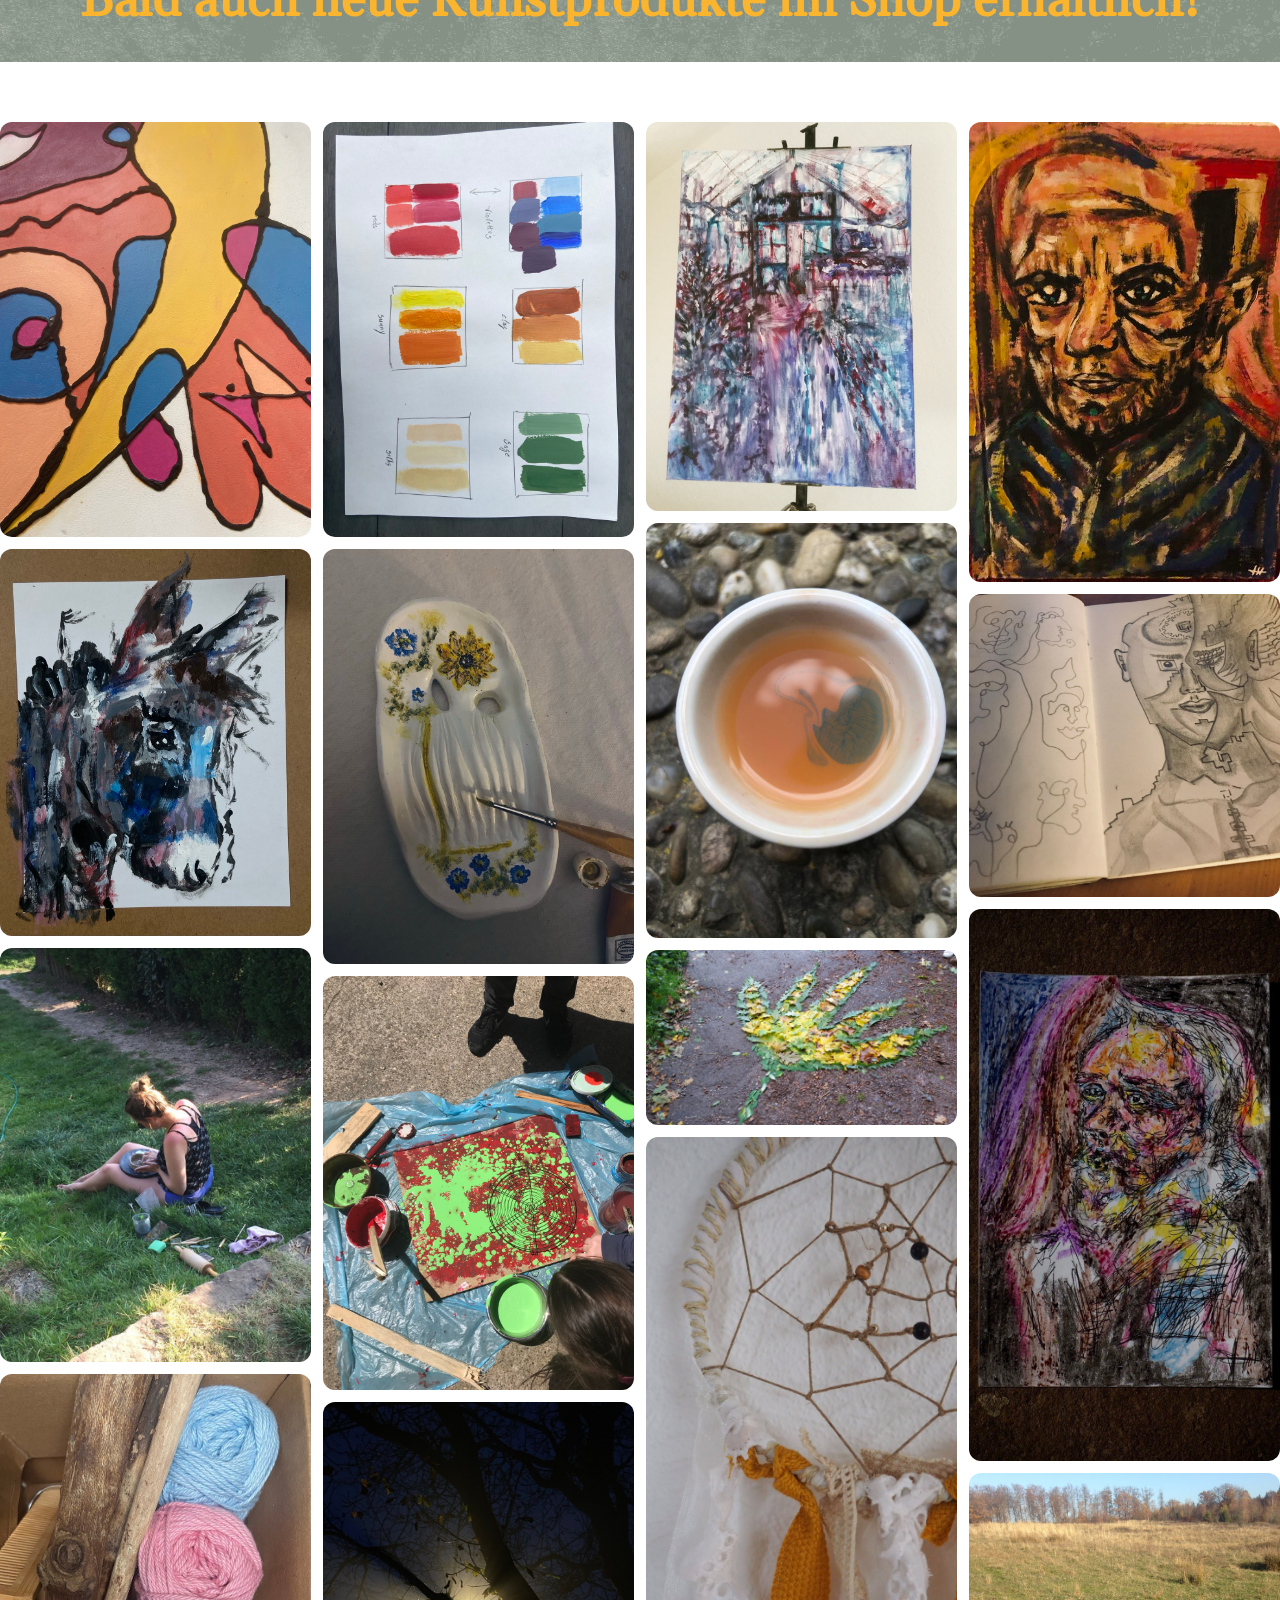
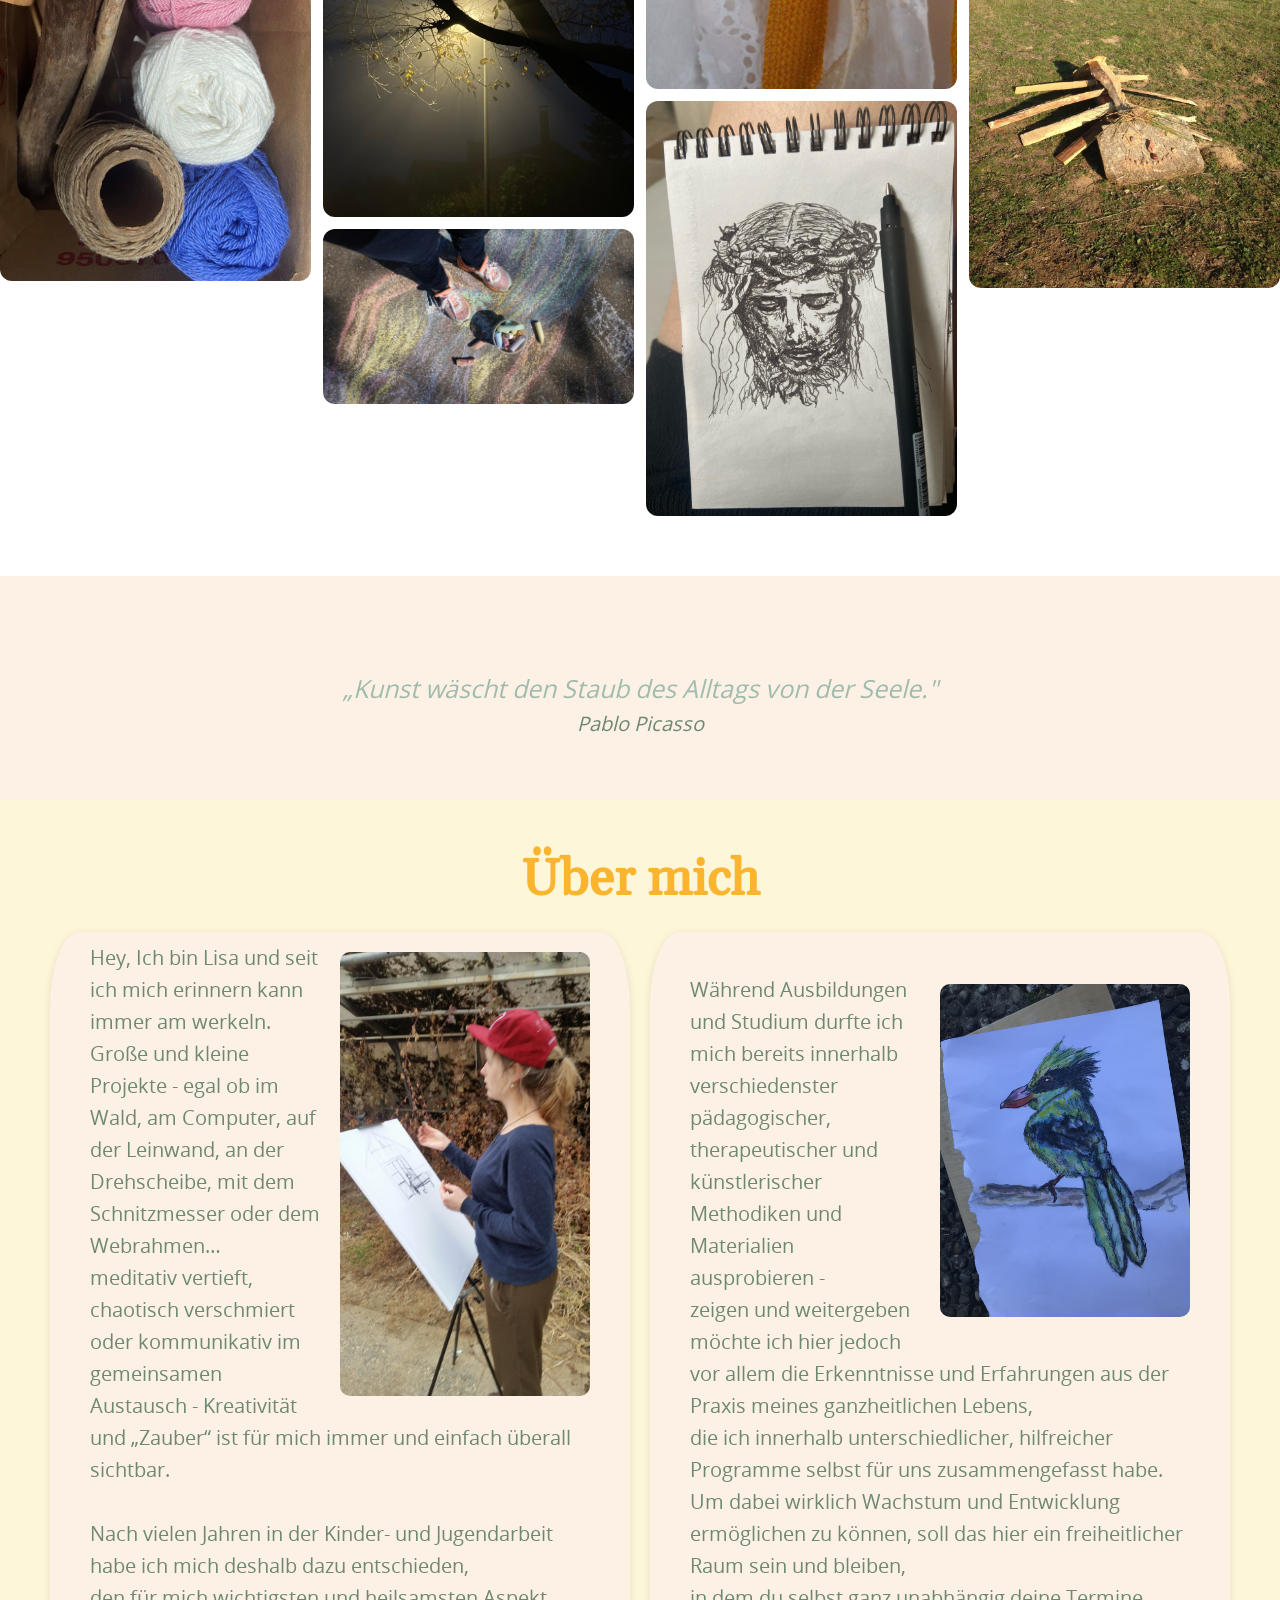
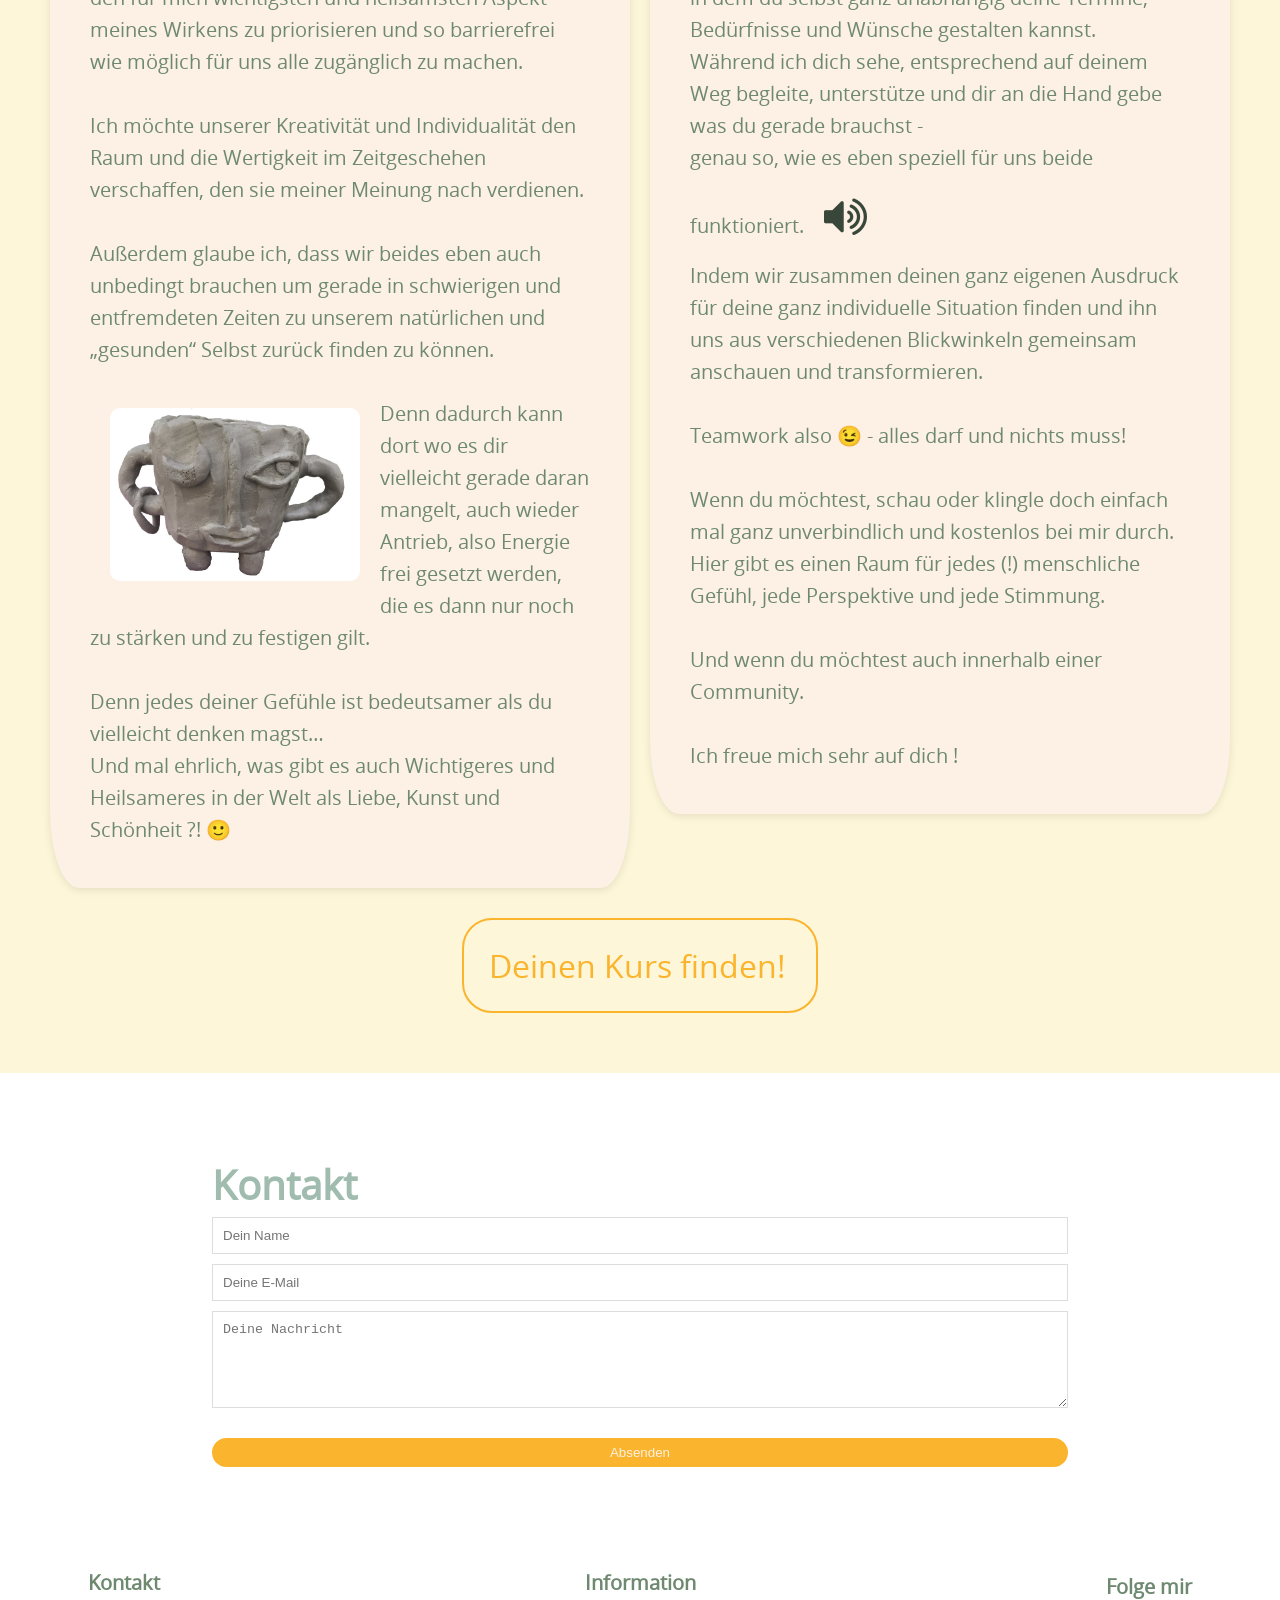
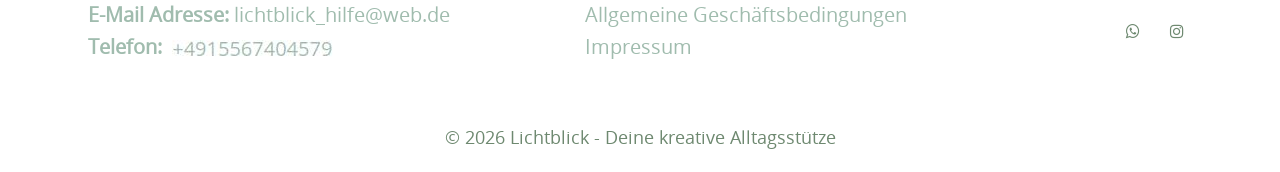
==== commit 8a4a55bd: "Update index.html" ====
--- a/index.html
+++ b/index.html
@@ -410,7 +410,7 @@
             
         <p><br>
 
-<img class="text-icon" src="pictures/börb.jpg" alt="Ein gemalter Paradiesvogel auf einem Block" loading="lazy">
+<img class="text-icon" src="pictures/st-bird-sticker.jpg" alt="Ein gemalter Paradiesvogel auf einem Block" loading="lazy">
 
 Während Ausbildungen und Studium durfte ich mich bereits innerhalb verschiedenster pädagogischer, therapeutischer und künstlerischer Methodiken und Materialien ausprobieren -<br> zeigen und weitergeben möchte ich hier jedoch vor allem die Erkenntnisse und Erfahrungen aus der Praxis meines ganzheitlichen Lebens, <br>die ich innerhalb unterschiedlicher, hilfreicher Programme selbst für uns zusammengefasst habe.
     Um dabei wirklich Wachstum und Entwicklung ermöglichen zu können, soll das hier ein freiheitlicher Raum sein und bleiben,<br>   in dem du selbst ganz unabhängig deine Termine, Bedürfnisse und Wünsche gestalten kannst.<br>  
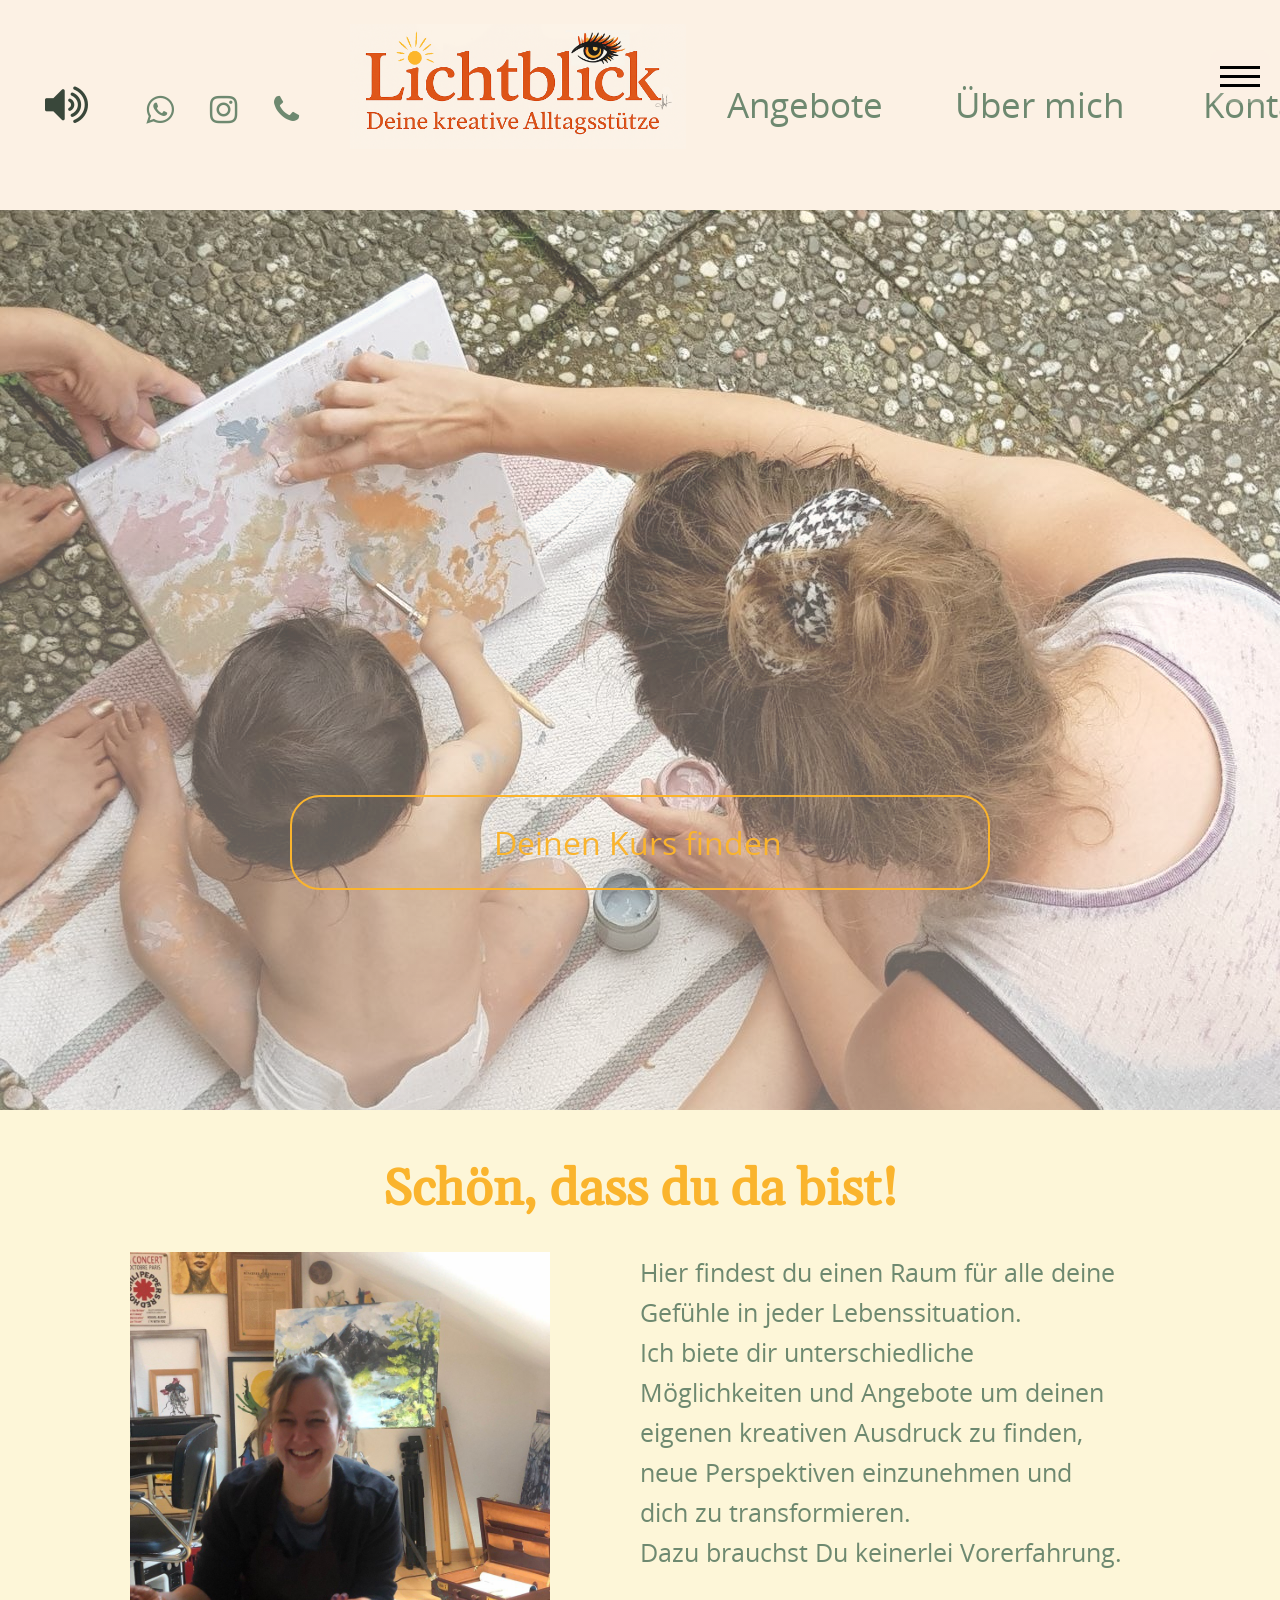
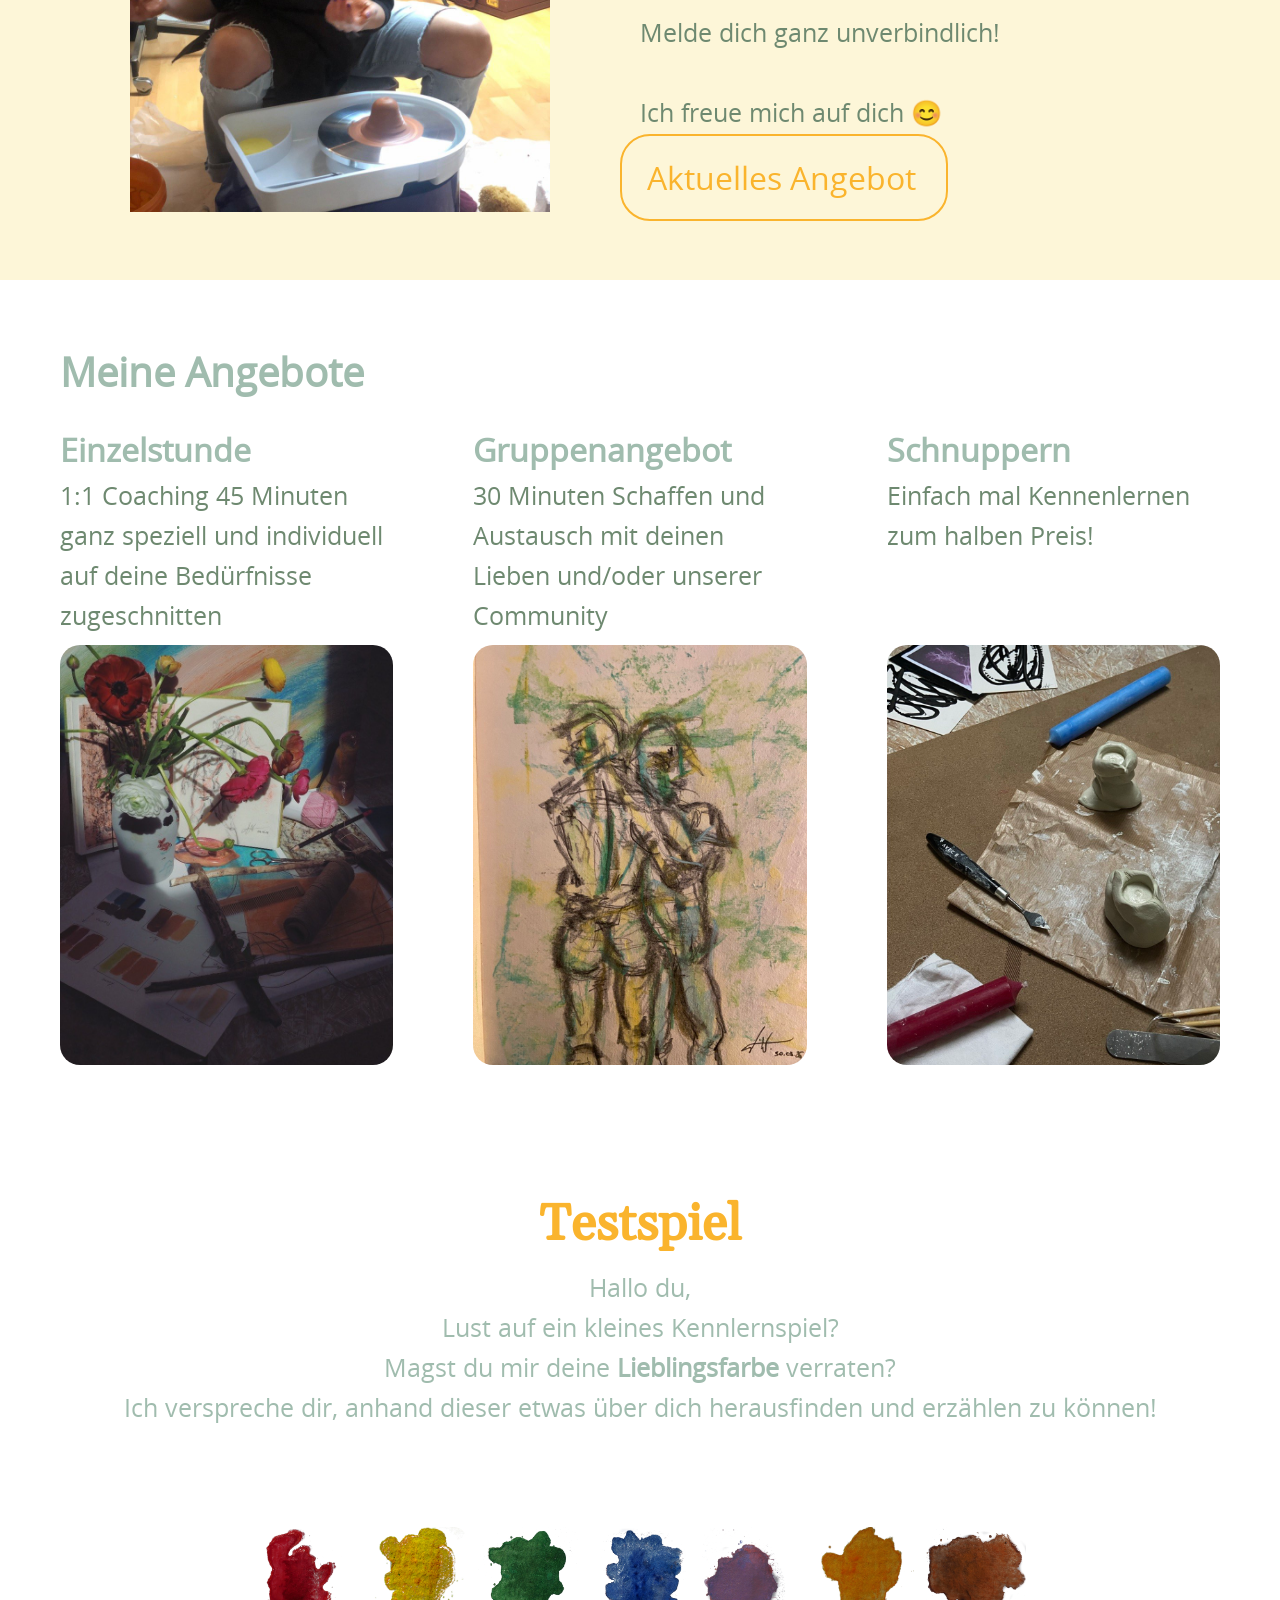
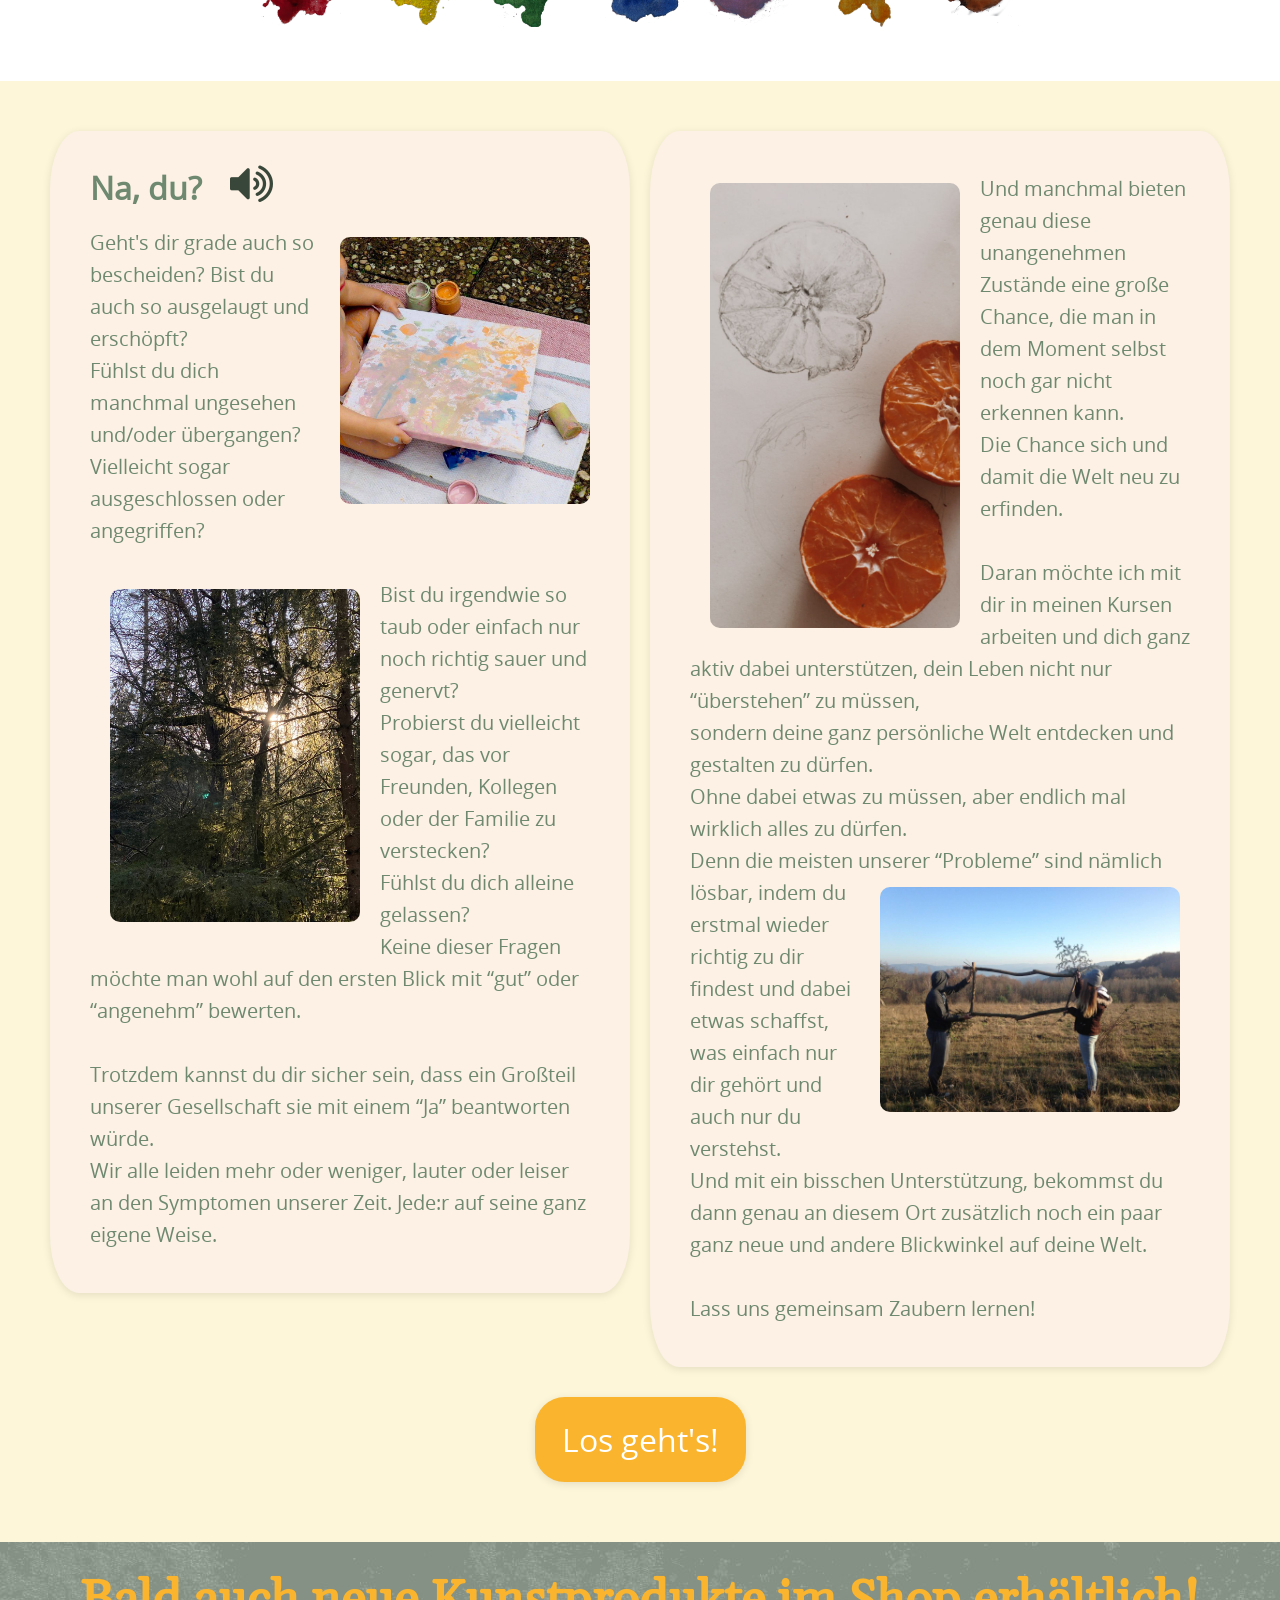
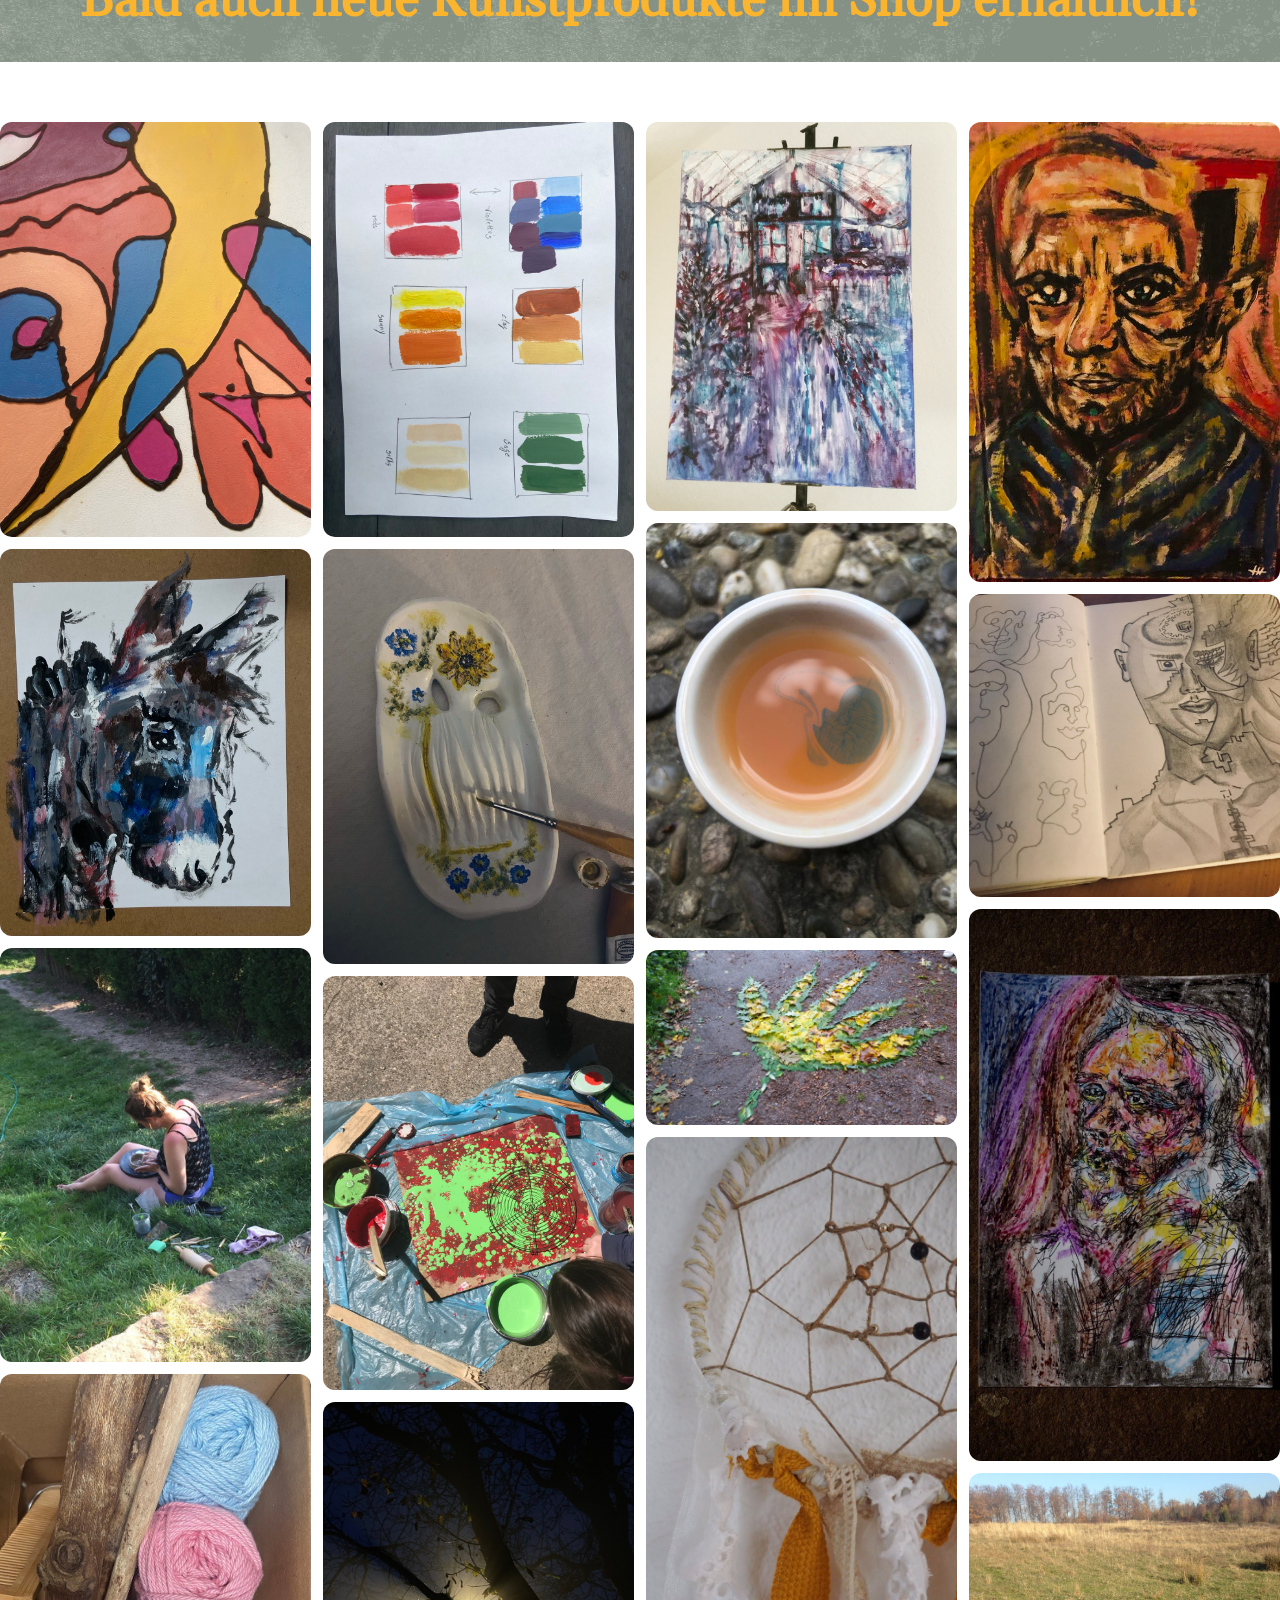
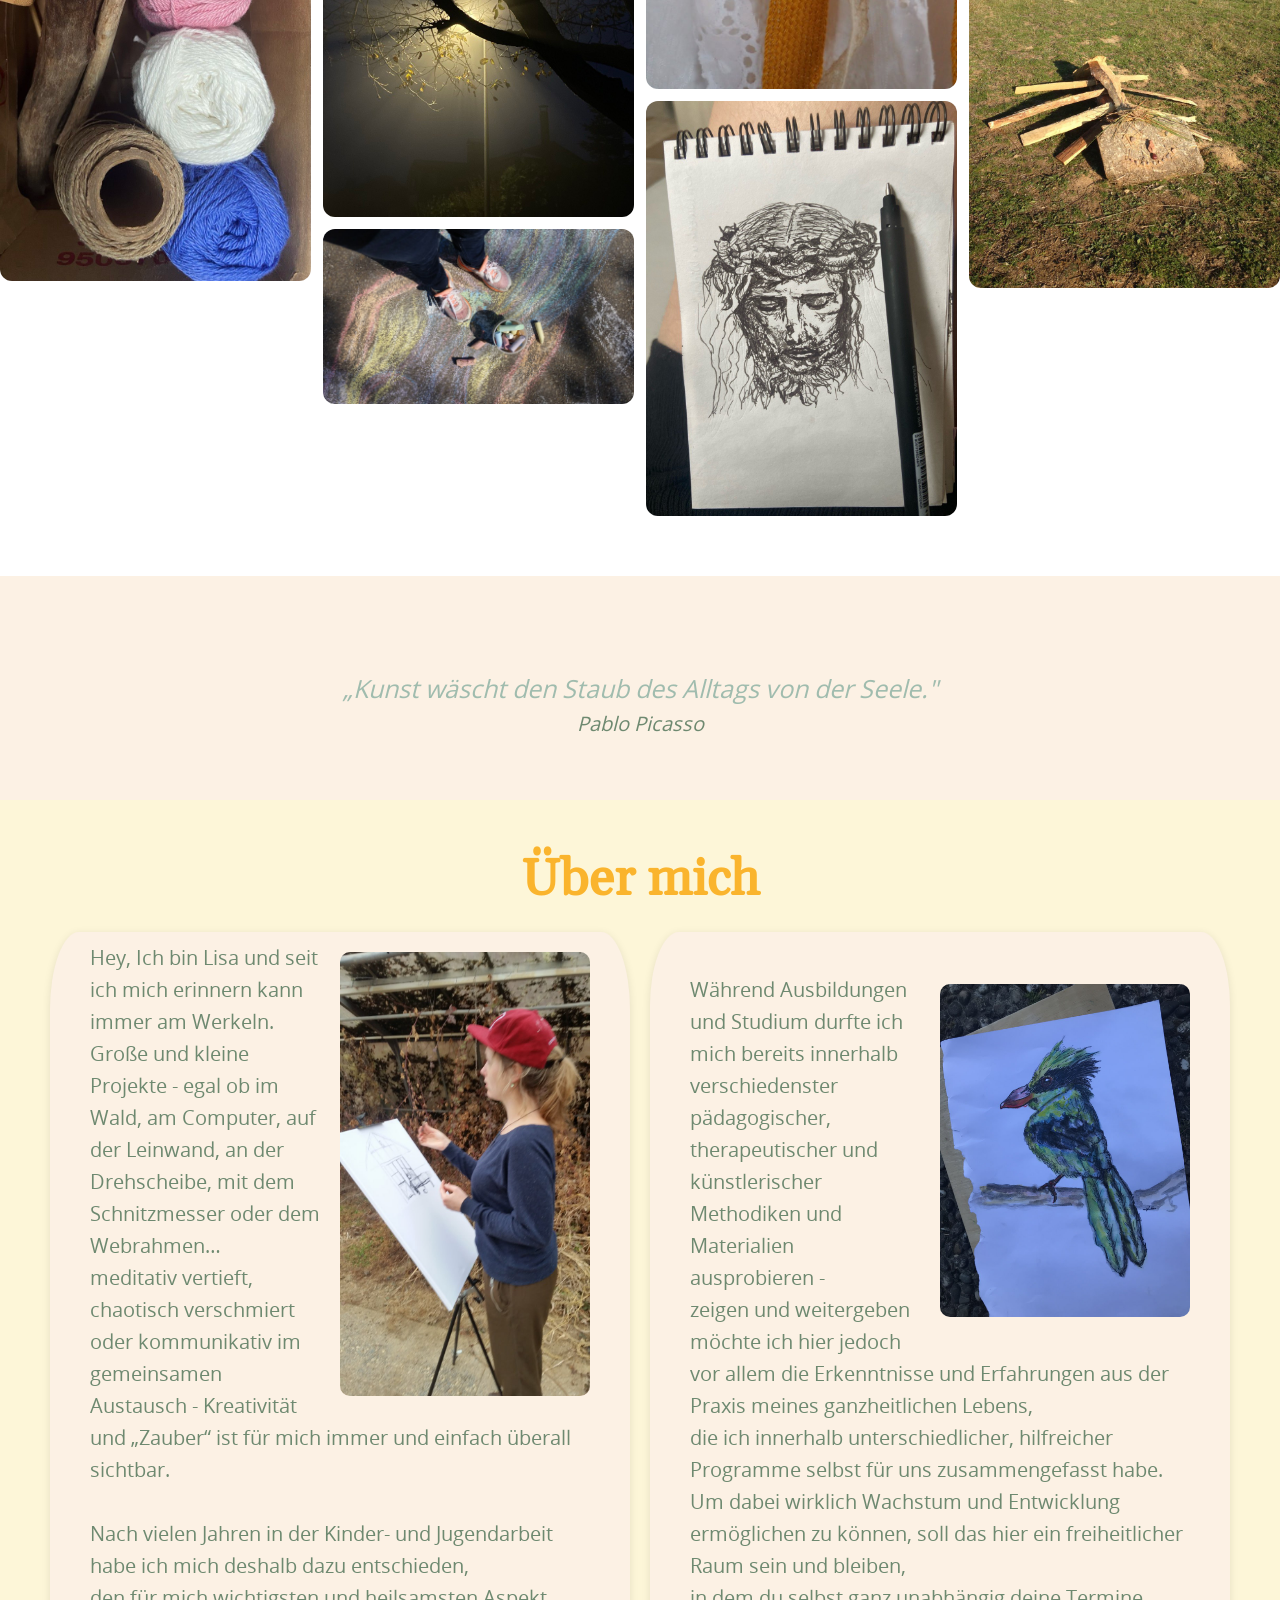
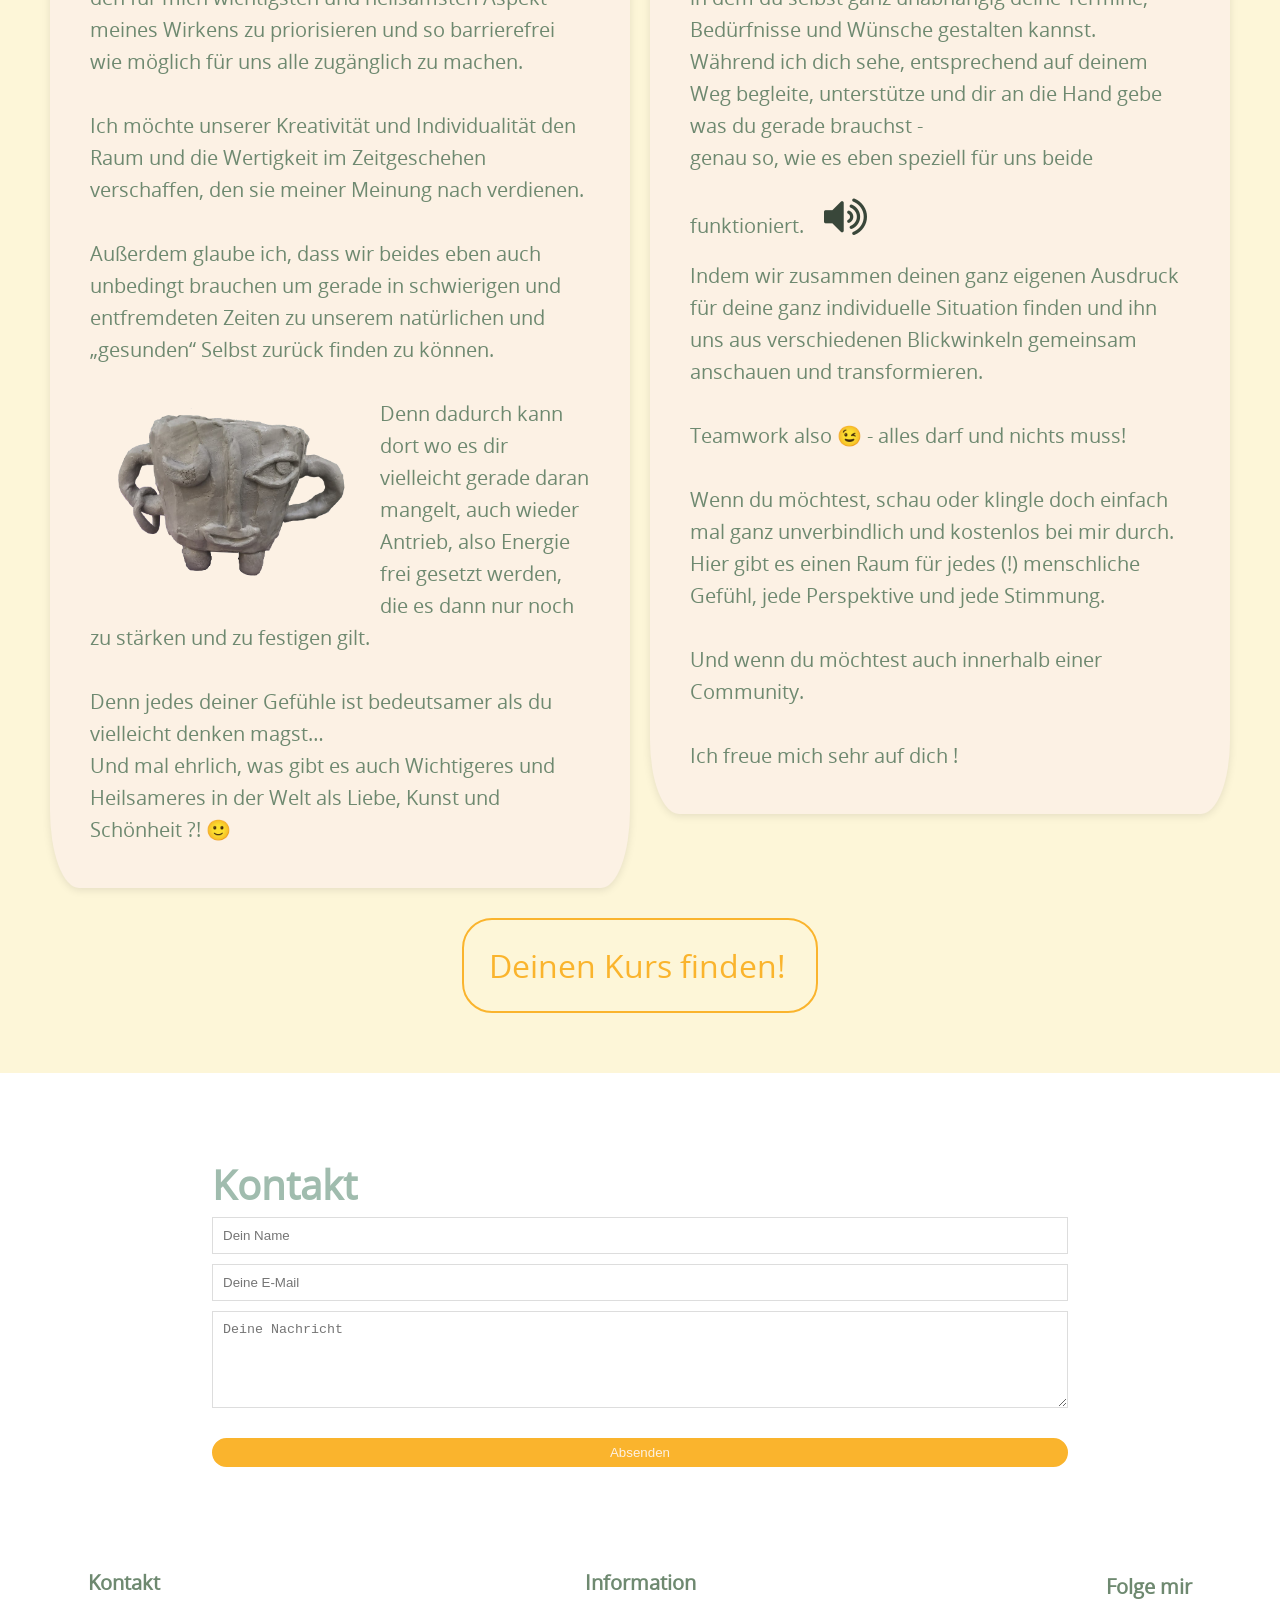
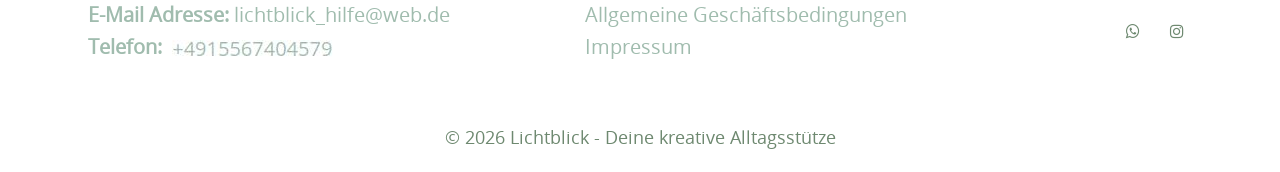
==== commit e57090db: "Update index.html" ====
--- a/index.html
+++ b/index.html
@@ -35,8 +35,8 @@
 
         <!--Burger Menu Inhalt-->
     <nav id="menu" aria-label="Hauptnavigation">
-        <a href="#info">Infos</a>
         <a href="#services" >Angebote</a>
+        <a href="#about">Infos</a>
         <a href="#text">Über mich</a>
         <a href="#contact">Kontakt</a>
         
@@ -172,8 +172,8 @@
     <section class="game">
 
       <h1>Testspiel</h1>
-        <p>Hallo, du<br>
-        Lust auf ein kleines Kennenlernspiel?<br>
+        <p>Hallo du,<br>
+        Lust auf ein kleines Kennlernspiel?<br>
         Magst du mir deine <b>Lieblingsfarbe</b> verraten? <br>
         Ich verspreche dir, anhand dieser etwas über dich herausfinden und erzählen zu können!<br><br><br>
         </p>
@@ -389,7 +389,7 @@
 </div>
          <div class="about-dark"><p>
                 <img class="text-icon" src="pictures/lasi-greenhouse.jpg" alt="Lisa steht in einem Gewächshaus an einer Staffelei und malt die Perspektive auf das Glashaus" loading="lazy">
-          Hey, Ich bin Lisa und seit ich mich erinnern kann immer am werkeln. <br>
+          Hey, Ich bin Lisa und seit ich mich erinnern kann immer am Werkeln. <br>
 Große und kleine Projekte - egal ob im Wald, am Computer, auf der Leinwand, an der Drehscheibe, mit dem Schnitzmesser oder dem Webrahmen… <br>
 meditativ vertieft, chaotisch verschmiert oder kommunikativ im gemeinsamen Austausch - Kreativität und „Zauber“ ist für mich immer und einfach überall sichtbar.<br>
 <br>
--- a/style.css
+++ b/style.css
@@ -912,17 +912,33 @@
     max-width: 200px;
 }
 
-  .header-bar {
-    display: none;
-  }
-
-  .social {
-    display: none;
-  }
-    .social-header {
-    align-items: center;
-    min-height: 60px;
-  }
+.social {
+  display: flex; 
+  align-items: center;
+  justify-content: flex-start;
+  padding-left: 0 !important;
+    padding-right: 0 !important;
+    margin-left: 0 !important;    /* Verhindert Container-Abstand links */
+}
+
+.social > a {
+  display: none !important;
+}
+
+.social #icon1 {
+  display: inline-block !important;
+  margin: 15px 15px 15px 0px !important; /* 0px haut es ganz an den linken Rand */
+  visibility: visible !important;
+  opacity: 1;
+}
+
+.social-header {
+  display: flex !important;
+  justify-content: flex-start !important;
+  align-items: center;
+  min-height: 60px;
+  width: 100%;
+}
     .title{
     padding-left: 0;    
 }
